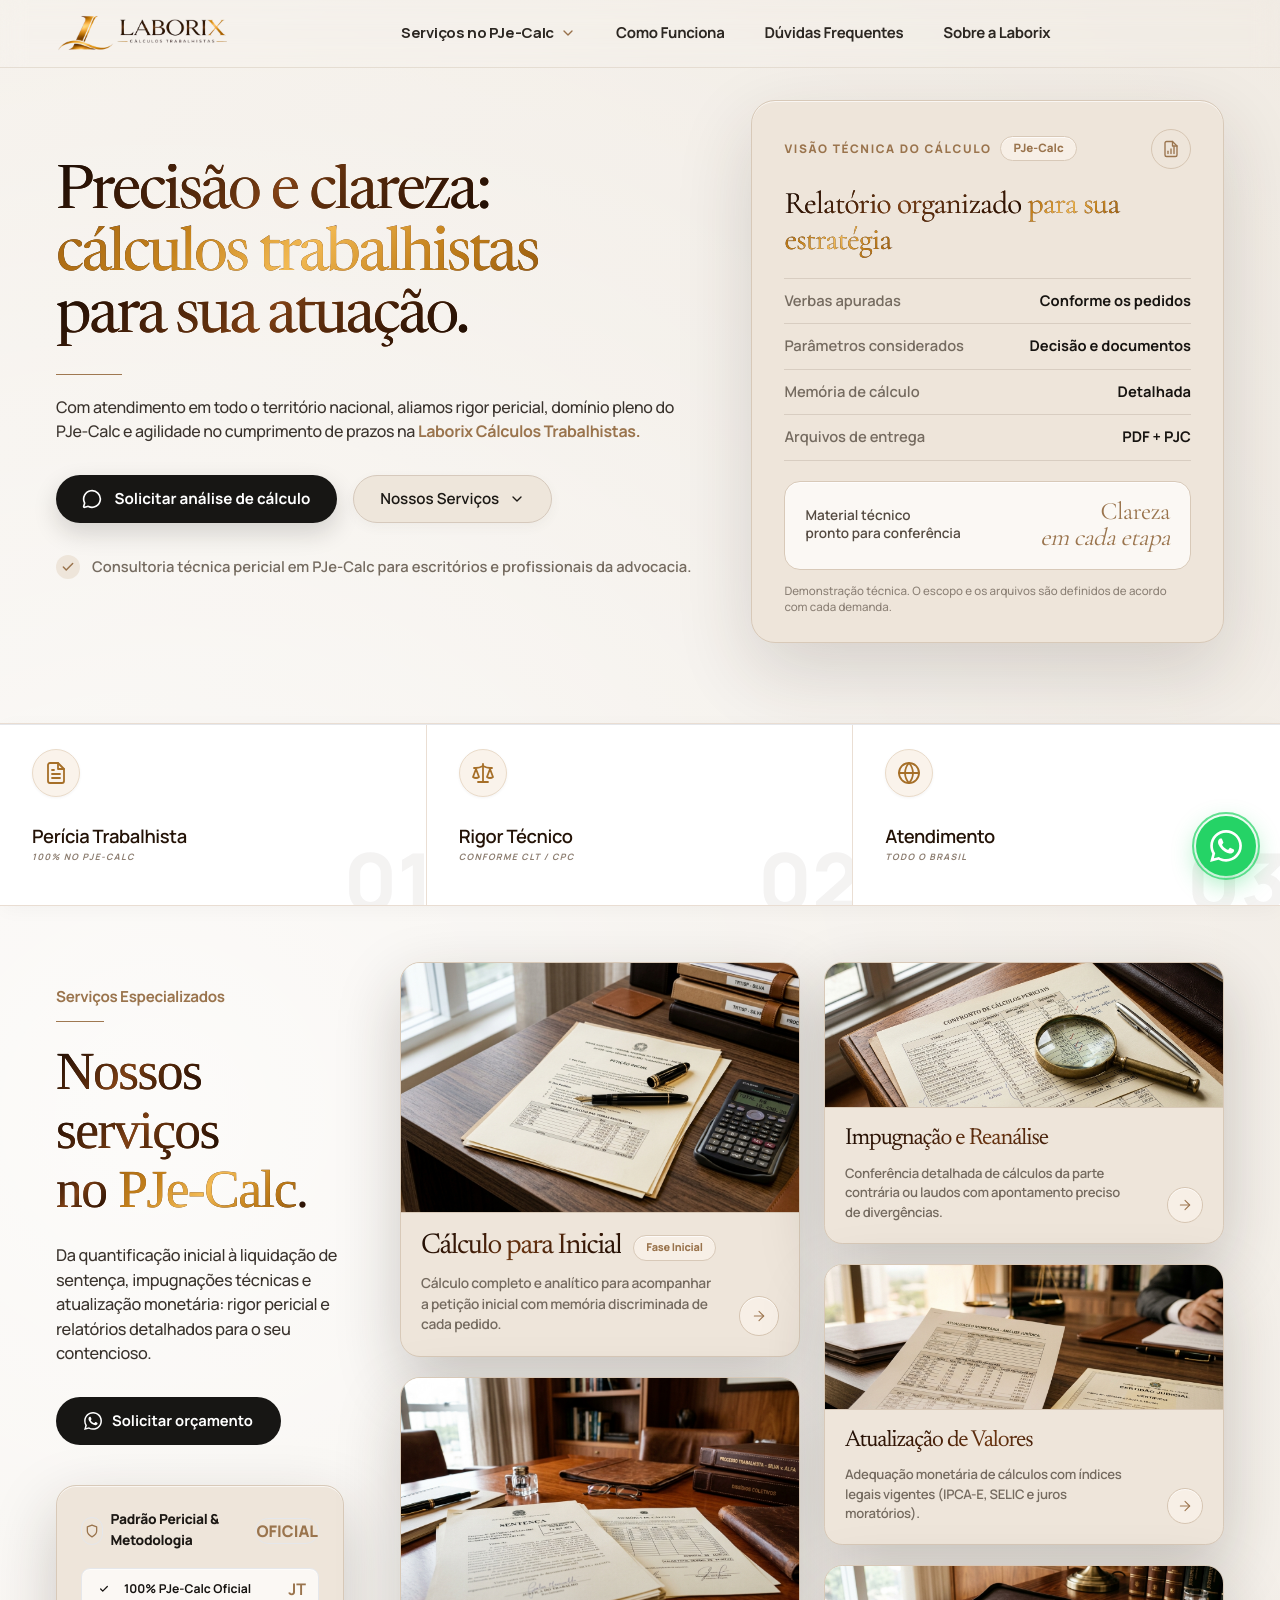
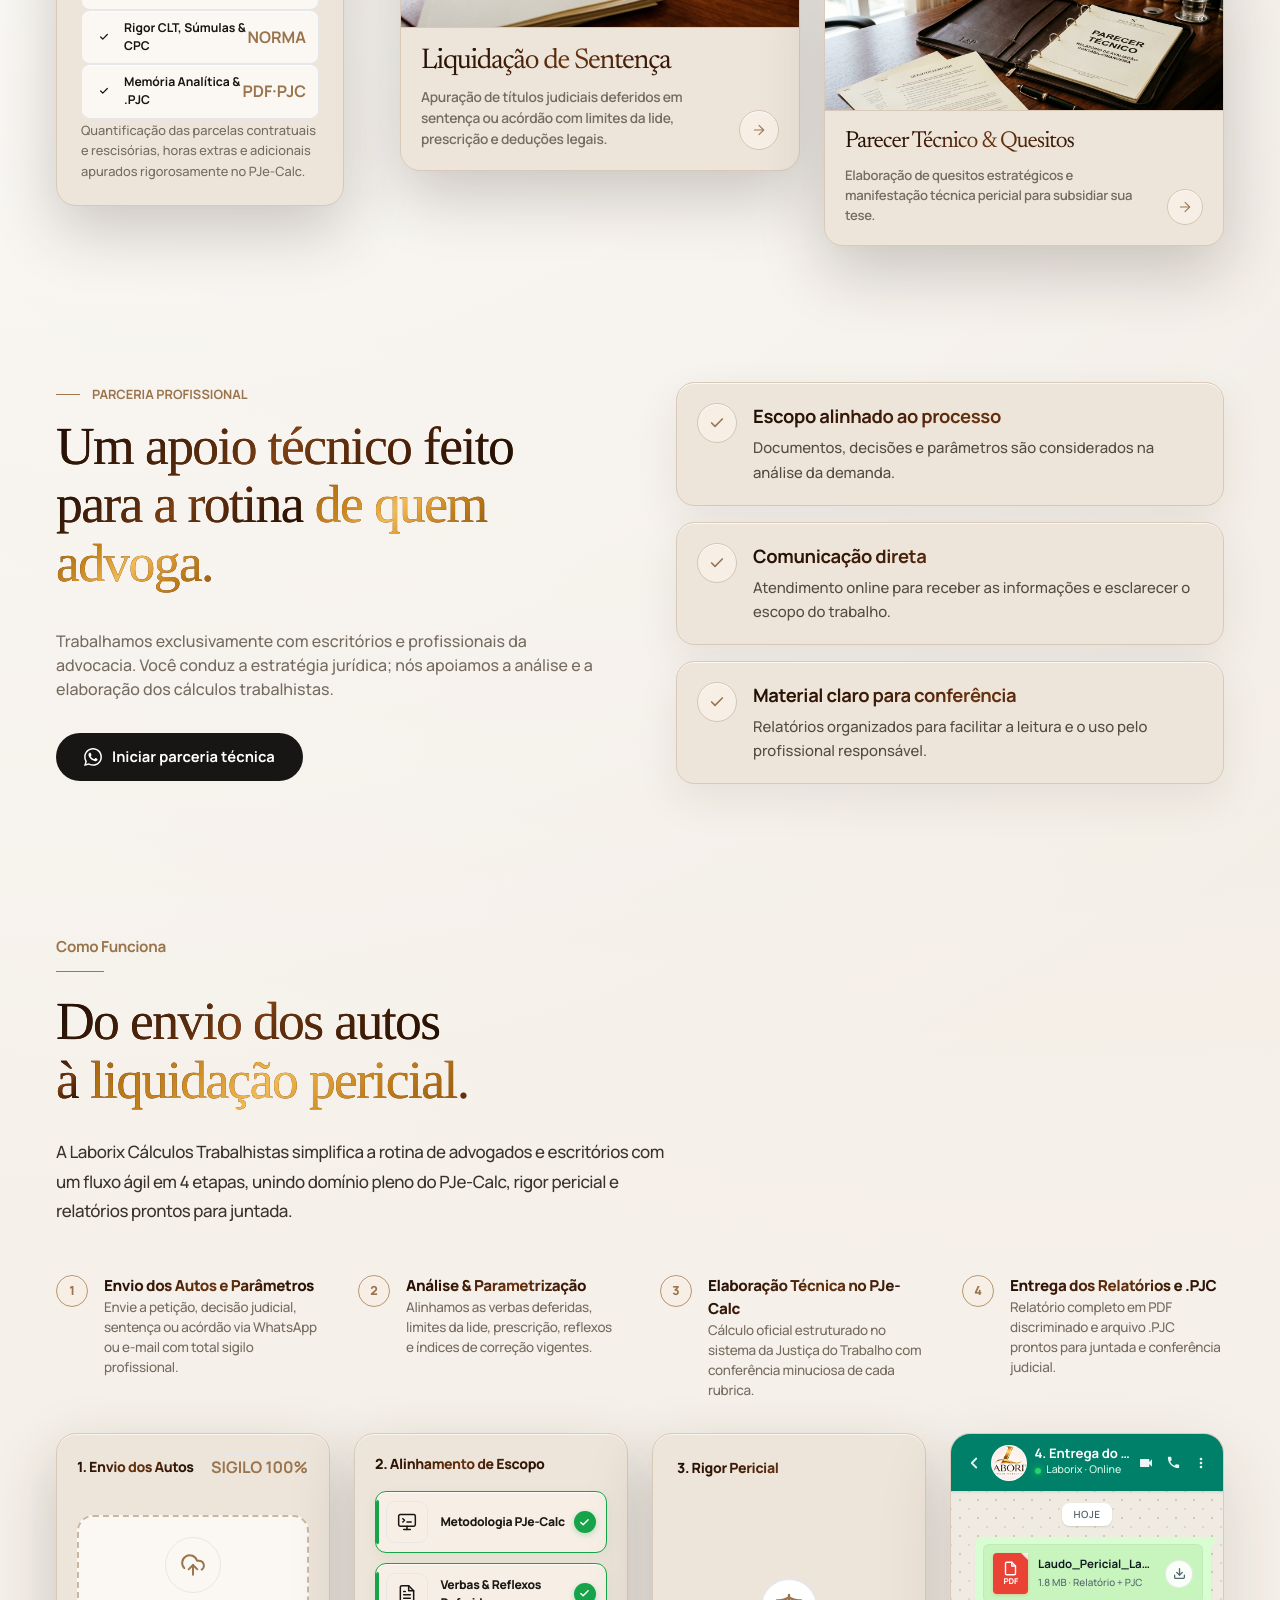
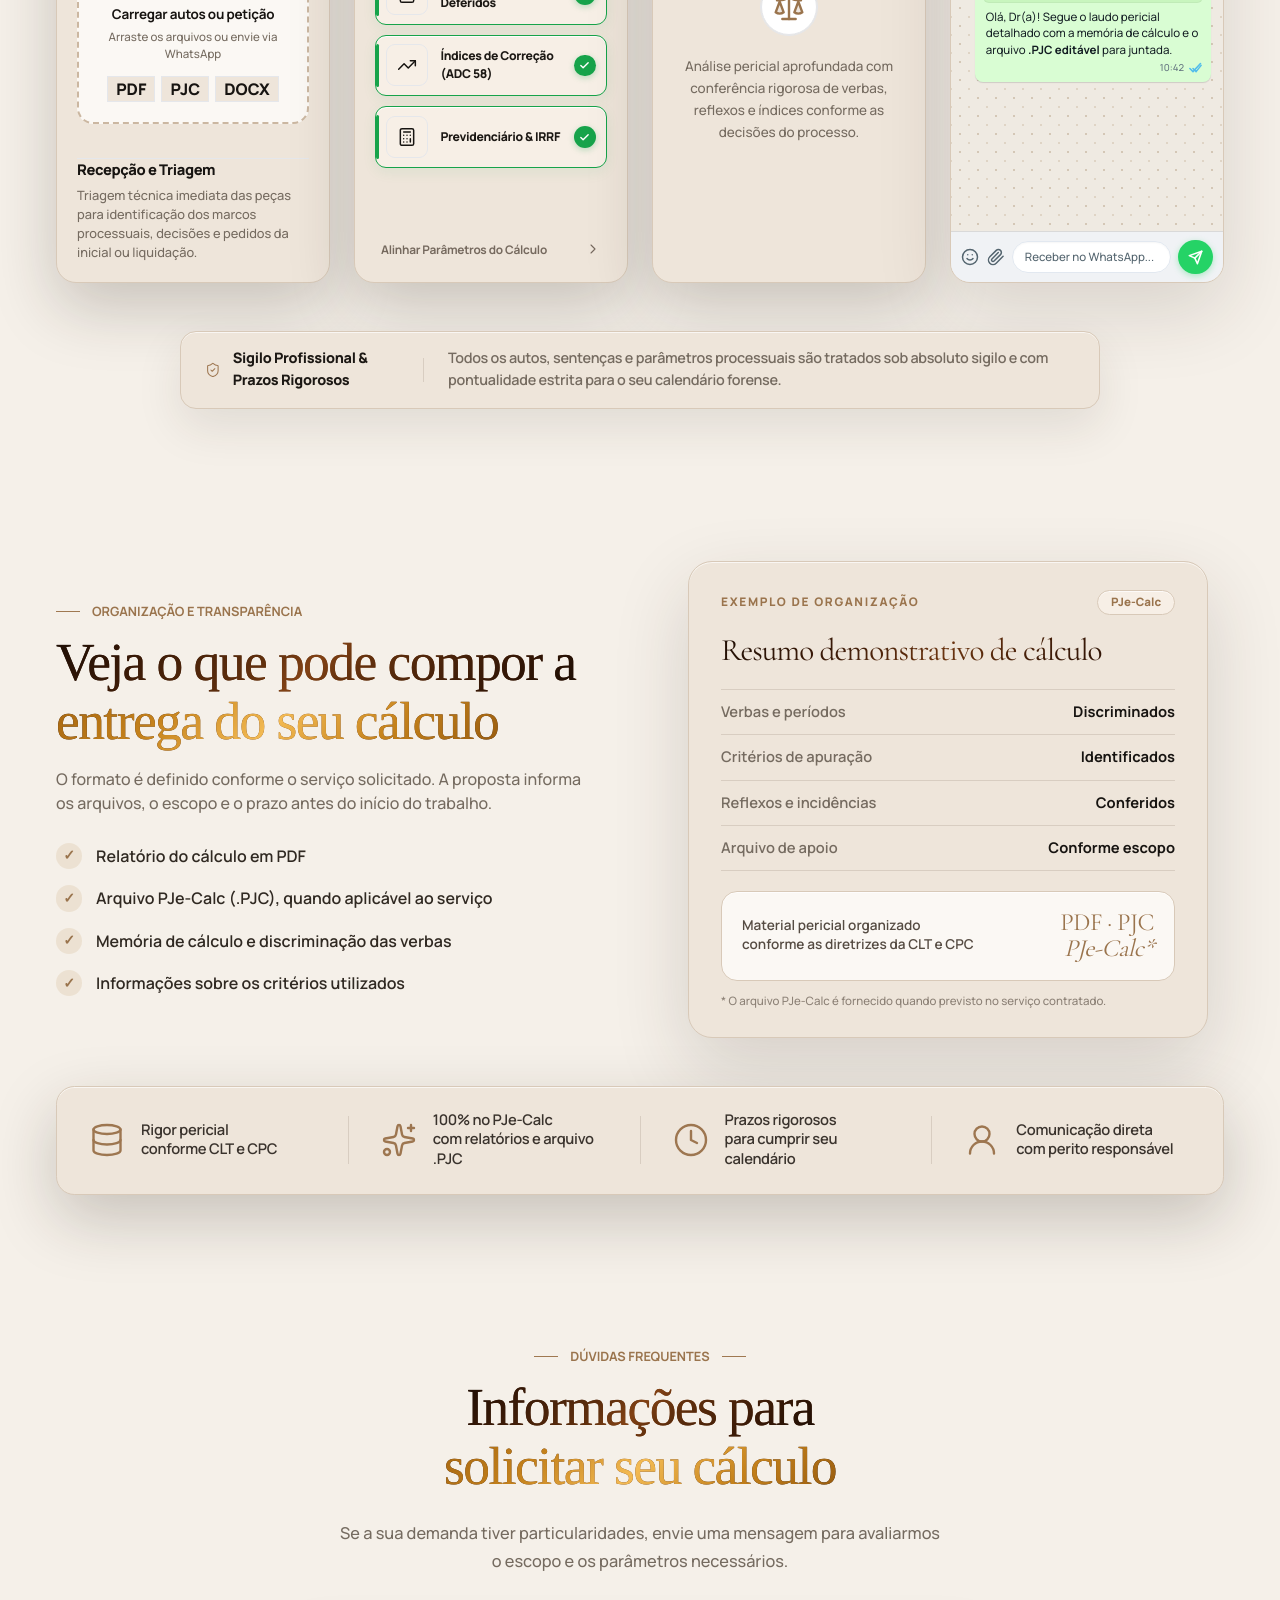
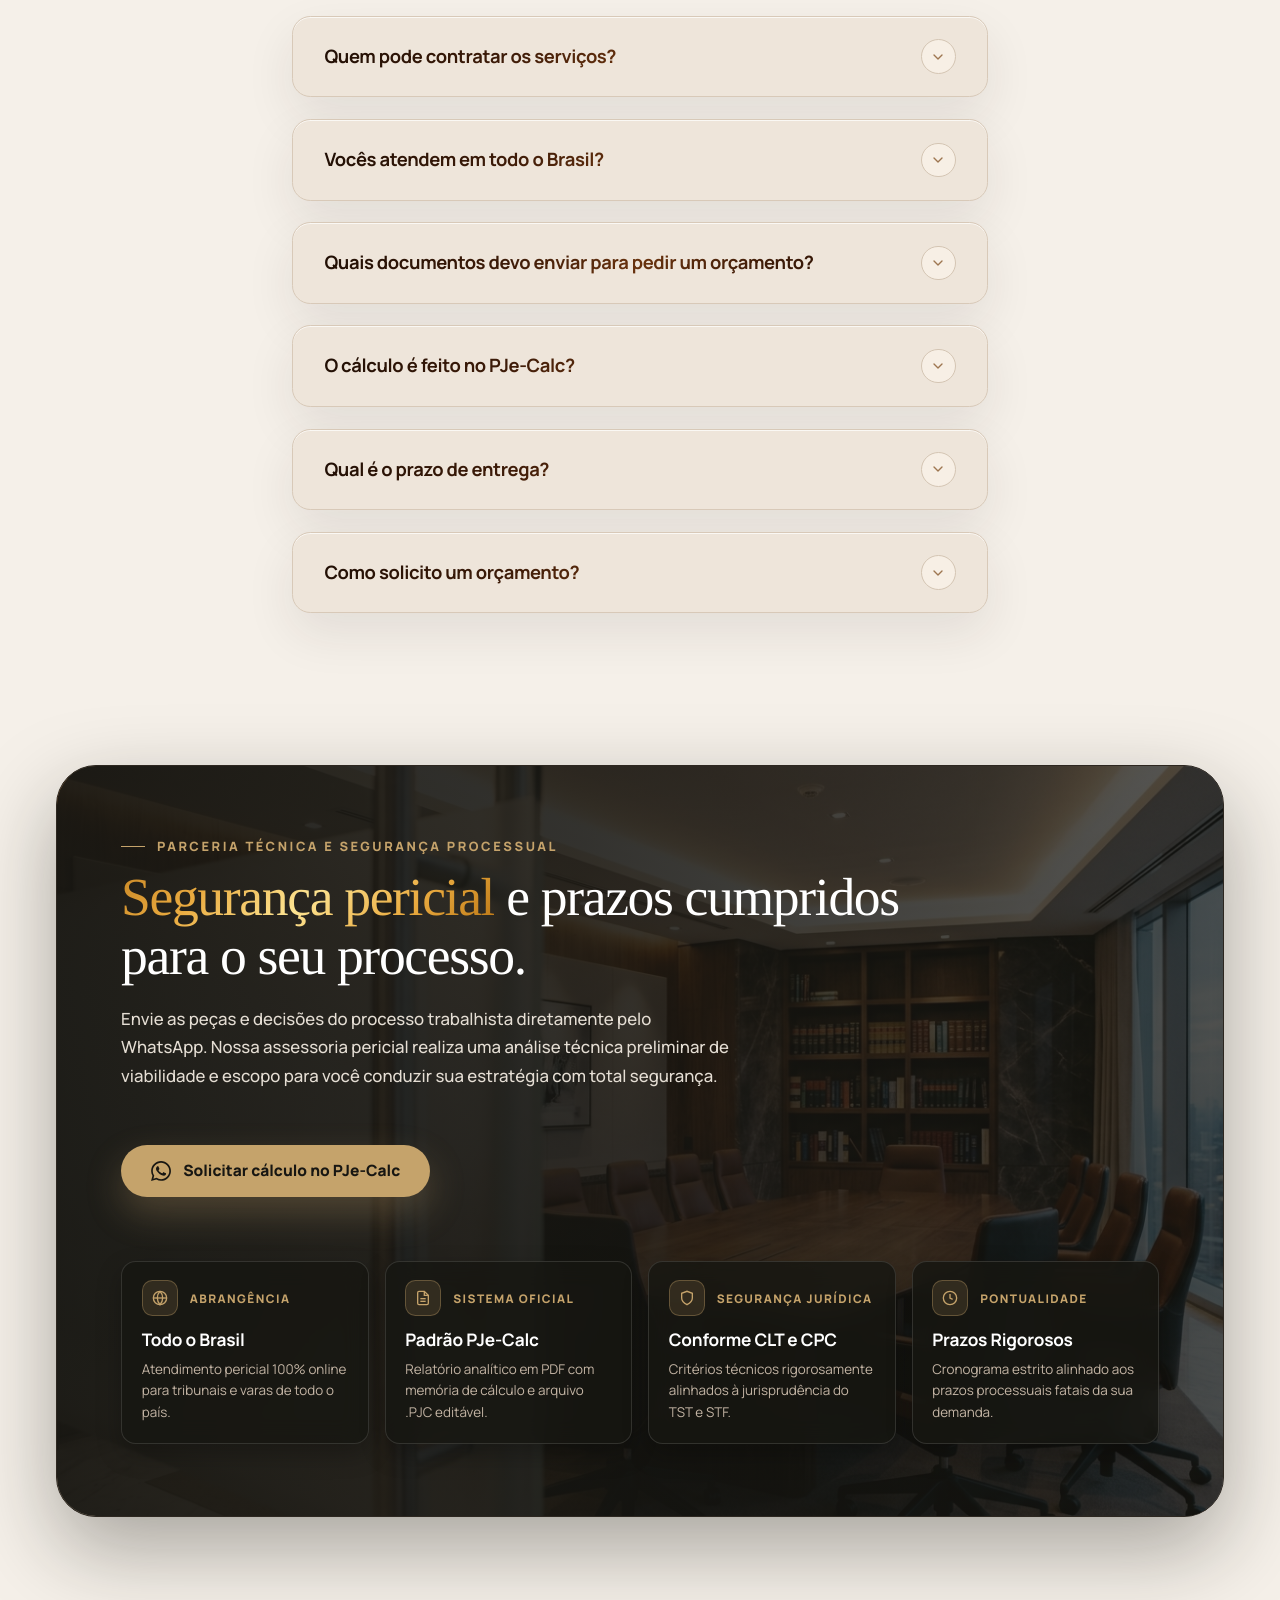
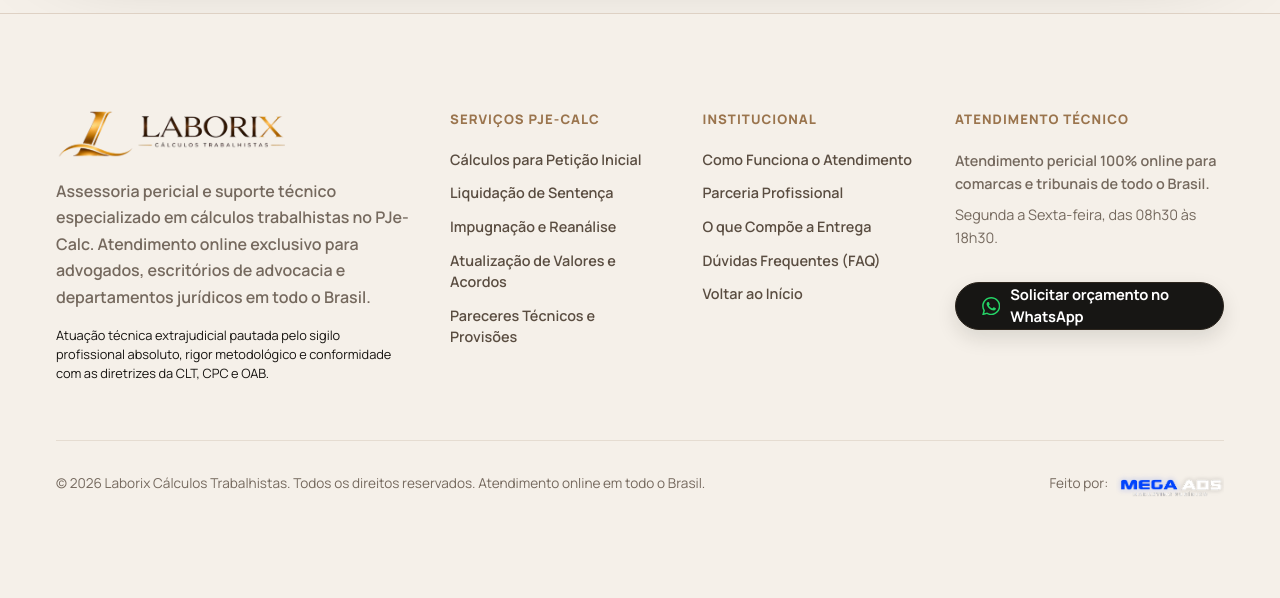
==== public_html/index.html @ f1755c23 "feat: landing page Laborix Calculos Trabalhistas - PJe-Calc" ====
<html lang="pt-BR">

<head><!-- =========================================================
Configuração do Documento & Metadados SEO
========================================================== -->
  <meta charset="UTF-8">
  <meta name="viewport" content="width=device-width, initial-scale=1.0">
  <title>Laborix Cálculos Trabalhistas | Apoio Especializado no PJe-Calc para Advogados</title>
  <meta name="description"
    content="Cálculos trabalhistas no PJe-Calc para advogados: cálculo para petição inicial, liquidação de sentença, impugnação e atualização de valores. Atendimento online em todo o Brasil.">
  <meta name="keywords"
    content="Cálculos Trabalhistas, PJe-Calc, Liquidação de Sentença, Impugnação de Cálculos, Cálculo Inicial Trabalhista, Atualização de Valores, Perícia Trabalhista, Consultoria para Advogados">
  <meta property="og:title" content="Laborix Cálculos Trabalhistas | Precisão e Rigor Técnico no PJe-Calc">
  <meta property="og:description"
    content="Apoio técnico e pericial em cálculos trabalhistas para advogados e escritórios em todo o Brasil. Relatórios analíticos e arquivo .pjc com máxima agilidade.">
  <meta property="og:locale" content="pt_BR">
  <!-- =========================================================
Tipografia & Fontes Locais
========================================================== -->
  <!-- =========================================================
Bibliotecas & Dependências
========================================================== -->
  <!-- =========================================================
Estilos Globais / Tokens de Design Laborix
========================================================== -->
  <!-- Favicon -->
  <link rel="icon" type="image/png" href="assets/img/favicon.png">

  <!-- Estilos e Design System Otimizados (100% Offline e Sem Dependências Externas) -->
  <link rel="stylesheet" href="assets/css/style.css">
</head>

<body class="min-h-screen overflow-x-hidden">
  <!-- =========================================================
  Navegação Principal & Cabeçalho
  ========================================================== -->
  <!-- =========================================================
  Navegação Principal & Cabeçalho
  ========================================================== -->
  <header
    class="sticky top-0 z-50 w-full border-b border-[#dfd4c8]/70 bg-[#f5f0e9]/92 backdrop-blur-md transition-all duration-300">
    <nav class="mx-auto flex max-w-[1510px] items-center justify-between gap-6 px-6 py-3.5 sm:px-8 lg:px-12 xl:px-14">
      <!-- Logo Oficial Laborix -->
      <a href="#" class="shrink-0 flex items-center transition duration-200 hover:opacity-90">
        <img src="assets/img/logo-laborix.webp" alt="Laborix Cálculos Trabalhistas"
          class="h-9 sm:h-11 w-auto object-contain" width="210" height="44">
      </a>

      <!-- Links de Navegação do Menu Principal (Apenas Opções Necessárias) -->
      <div class="hidden items-center gap-7 text-[15px] font-bold tracking-[-0.02em] text-[#2c2722] lg:flex xl:gap-10">
        <!-- Dropdown de Catálogos -->
        <div class="relative group">
          <button type="button" id="catalogo-dropdown-btn" aria-expanded="false"
            class="flex items-center gap-1.5 py-2 text-[#2c2722] transition hover:text-[#98704a] focus:outline-none">
            <span>Serviços no PJe-Calc</span>
            <svg xmlns="http://www.w3.org/2000/svg" width="16" height="16" viewBox="0 0 24 24" fill="none"
              stroke="currentColor" stroke-width="2" stroke-linecap="round" stroke-linejoin="round"
              class="h-4 w-4 text-[#98704a] transition-transform duration-200 group-hover:rotate-180">
              <path d="m6 9 6 6 6-6"></path>
            </svg>
          </button>

          <!-- Menu Dropdown de Catálogos -->
          <div
            class="invisible absolute left-0 top-full mt-2 w-72 origin-top-left rounded-[1.25rem] border border-[#d8c9b8] bg-[#f7f1e9] p-2.5 opacity-0 shadow-[0_24px_54px_rgba(42,31,22,0.18)] transition-all duration-200 group-hover:visible group-hover:opacity-100 group-focus-within:visible group-focus-within:opacity-100 group-hover:translate-y-0 translate-y-2 z-50">
            <a href="#servicos"
              class="group/item flex items-center gap-3.5 rounded-xl p-2.5 transition duration-150 hover:bg-[#eee5da]">
              <div
                class="flex h-10 w-10 shrink-0 items-center justify-center rounded-lg border border-[#d6c5b2] bg-[#fbf8f4] text-[#9d7650] shadow-[inset_0_1px_0_rgba(255,255,255,0.7)]">
                <svg xmlns="http://www.w3.org/2000/svg" width="20" height="20" viewBox="0 0 24 24" fill="none"
                  stroke="currentColor" stroke-width="1.8" stroke-linecap="round" stroke-linejoin="round">
                  <path d="M14 2H6a2 2 0 0 0-2 2v16a2 2 0 0 0 2 2h12a2 2 0 0 0 2-2V8z"></path>
                  <polyline points="14 2 14 8 20 8"></polyline>
                  <line x1="16" y1="13" x2="8" y2="13"></line>
                  <line x1="16" y1="17" x2="8" y2="17"></line>
                </svg>
              </div>
              <div>
                <p class="text-[0.88rem] font-bold text-[#1c1814] transition group-hover/item:text-[#9a744d]">
                  Cálculo para Petição Inicial
                </p>
                <p class="text-[0.74rem] font-medium text-[#75695e]">
                  Quantificação de verbas e reflexos
                </p>
              </div>
            </a>

            <a href="#servicos"
              class="group/item flex items-center gap-3.5 rounded-xl p-2.5 transition duration-150 hover:bg-[#eee5da]">
              <div
                class="flex h-10 w-10 shrink-0 items-center justify-center rounded-lg border border-[#d6c5b2] bg-[#fbf8f4] text-[#9d7650] shadow-[inset_0_1px_0_rgba(255,255,255,0.7)]">
                <svg xmlns="http://www.w3.org/2000/svg" width="20" height="20" viewBox="0 0 24 24" fill="none"
                  stroke="currentColor" stroke-width="1.8" stroke-linecap="round" stroke-linejoin="round">
                  <path d="M12 2v20"></path>
                  <path d="M17 5H9.5a3.5 3.5 0 0 0 0 7h5a3.5 3.5 0 0 1 0 7H6"></path>
                </svg>
              </div>
              <div>
                <p class="text-[0.88rem] font-bold text-[#1c1814] transition group-hover/item:text-[#9a744d]">
                  Liquidação de Sentença
                </p>
                <p class="text-[0.74rem] font-medium text-[#75695e]">
                  Apuração fiel às verbas deferidas
                </p>
              </div>
            </a>

            <a href="#servicos"
              class="group/item flex items-center gap-3.5 rounded-xl p-2.5 transition duration-150 hover:bg-[#eee5da]">
              <div
                class="flex h-10 w-10 shrink-0 items-center justify-center rounded-lg border border-[#d6c5b2] bg-[#fbf8f4] text-[#9d7650] shadow-[inset_0_1px_0_rgba(255,255,255,0.7)]">
                <svg xmlns="http://www.w3.org/2000/svg" width="20" height="20" viewBox="0 0 24 24" fill="none"
                  stroke="currentColor" stroke-width="1.8" stroke-linecap="round" stroke-linejoin="round">
                  <path d="M10.29 3.86L1.82 18a2 2 0 0 0 1.71 3h16.94a2 2 0 0 0 1.71-3L13.71 3.86a2 2 0 0 0-3.42 0z">
                  </path>
                  <line x1="12" y1="9" x2="12" y2="13"></line>
                  <line x1="12" y1="17" x2="12.01" y2="17"></line>
                </svg>
              </div>
              <div>
                <p class="text-[0.88rem] font-bold text-[#1c1814] transition group-hover/item:text-[#9a744d]">
                  Impugnação & Reanálise
                </p>
                <p class="text-[0.74rem] font-medium text-[#75695e]">
                  Conferência técnica de divergências
                </p>
              </div>
            </a>

            <a href="#servicos"
              class="group/item flex items-center gap-3.5 rounded-xl p-2.5 transition duration-150 hover:bg-[#eee5da]">
              <div
                class="flex h-10 w-10 shrink-0 items-center justify-center rounded-lg border border-[#d6c5b2] bg-[#fbf8f4] text-[#9d7650] shadow-[inset_0_1px_0_rgba(255,255,255,0.7)]">
                <svg xmlns="http://www.w3.org/2000/svg" width="20" height="20" viewBox="0 0 24 24" fill="none"
                  stroke="currentColor" stroke-width="1.8" stroke-linecap="round" stroke-linejoin="round">
                  <path d="M21.5 2v6h-6"></path>
                  <path d="M21.34 15.57a10 10 0 1 1-.57-8.38l5.67-5.67"></path>
                </svg>
              </div>
              <div>
                <p class="text-[0.88rem] font-bold text-[#1c1814] transition group-hover/item:text-[#9a744d]">
                  Atualização de Valores
                </p>
                <p class="text-[0.74rem] font-medium text-[#75695e]">
                  Índices IPCA-E, Selic e juros vigentes
                </p>
              </div>
            </a>
          </div>
        </div>

        <a href="#como-funciona" class="transition hover:text-[#98704a]">Como Funciona</a>
        <a href="#investimento" class="transition hover:text-[#98704a]">Dúvidas Frequentes</a>
        <a href="#sobre" class="transition hover:text-[#98704a]">Sobre a Laborix</a>
      </div>

      <!-- Ações de Navegação (Contato & Menu Mobile) -->
      <div class="flex items-center gap-4 sm:gap-6">
        <a href="https://wa.me/5500000000000?text=Ol%C3%A1!%20Gostaria%20de%20consultar%20um%20c%C3%A1lculo%20trabalhista."
          target="_blank" rel="noopener"
          class="hidden items-center gap-2 text-[14px] font-bold text-[#2c2722] transition hover:text-[#98704a] lg:inline-flex">
          <svg xmlns="http://www.w3.org/2000/svg" width="16" height="16" viewBox="0 0 24 24" fill="none"
            stroke="currentColor" stroke-width="2" stroke-linecap="round" stroke-linejoin="round">
            <circle cx="12" cy="12" r="10"></circle>
            <line x1="2" y1="12" x2="22" y2="12"></line>
            <path d="M12 2a15.3 15.3 0 0 1 4 10 15.3 15.3 0 0 1-4 10 15.3 15.3 0 0 1-4-10 15.3 15.3 0 0 1 4-10z"></path>
          </svg>
          Atendimento em Todo o Brasil
        </a>

        <!-- Botão Menu Mobile -->
        <button type="button" id="mobile-menu-toggle" aria-label="Menu principal"
          class="inline-flex h-11 w-11 items-center justify-center rounded-xl border border-[#d8c9b8] bg-[#f7f1e9] text-[#1c1814] transition hover:bg-[#eee5da] lg:hidden">
          <svg id="mobile-hamburger-icon" xmlns="http://www.w3.org/2000/svg" width="22" height="22" viewBox="0 0 24 24"
            fill="none" stroke="currentColor" stroke-width="2" stroke-linecap="round" stroke-linejoin="round">
            <line x1="4" x2="20" y1="12" y2="12"></line>
            <line x1="4" x2="20" y1="6" y2="6"></line>
            <line x1="4" x2="20" y1="18" y2="18"></line>
          </svg>
          <svg id="mobile-close-icon" class="hidden" xmlns="http://www.w3.org/2000/svg" width="22" height="22"
            viewBox="0 0 24 24" fill="none" stroke="currentColor" stroke-width="2" stroke-linecap="round"
            stroke-linejoin="round">
            <path d="M18 6 6 18"></path>
            <path d="m6 6 12 12"></path>
          </svg>
        </button>
      </div>
    </nav>

    <!-- Mobile Drawer Menu -->
    <div id="mobile-menu" class="hidden border-t border-[#dfd4c8] bg-[#f7f1e9] px-6 py-5 shadow-2xl lg:hidden">
      <div class="flex flex-col gap-3">
        <p class="text-[0.72rem] font-extrabold uppercase tracking-widest text-[#9a744d]">
          Nossos Serviços
        </p>
        <div class="space-y-1.5 pl-2">
          <a href="#servicos"
            class="group/item flex items-center gap-3.5 rounded-xl p-2.5 transition duration-150 hover:bg-[#eee5da]">
            <div
              class="flex h-10 w-10 shrink-0 items-center justify-center rounded-lg border border-[#d6c5b2] bg-[#fbf8f4] text-[#9d7650] shadow-[inset_0_1px_0_rgba(255,255,255,0.7)]">
              <svg xmlns="http://www.w3.org/2000/svg" width="20" height="20" viewBox="0 0 24 24" fill="none"
                stroke="currentColor" stroke-width="1.8" stroke-linecap="round" stroke-linejoin="round">
                <path d="M14 2H6a2 2 0 0 0-2 2v16a2 2 0 0 0 2 2h12a2 2 0 0 0 2-2V8z"></path>
                <polyline points="14 2 14 8 20 8"></polyline>
                <line x1="16" y1="13" x2="8" y2="13"></line>
                <line x1="16" y1="17" x2="8" y2="17"></line>
              </svg>
            </div>
            <div>
              <p class="text-[0.88rem] font-bold text-[#1c1814] transition group-hover/item:text-[#9a744d]">
                Cálculo para Petição Inicial
              </p>
              <p class="text-[0.74rem] font-medium text-[#75695e]">
                Quantificação de verbas e reflexos
              </p>
            </div>
          </a>

          <a href="#servicos"
            class="group/item flex items-center gap-3.5 rounded-xl p-2.5 transition duration-150 hover:bg-[#eee5da]">
            <div
              class="flex h-10 w-10 shrink-0 items-center justify-center rounded-lg border border-[#d6c5b2] bg-[#fbf8f4] text-[#9d7650] shadow-[inset_0_1px_0_rgba(255,255,255,0.7)]">
              <svg xmlns="http://www.w3.org/2000/svg" width="20" height="20" viewBox="0 0 24 24" fill="none"
                stroke="currentColor" stroke-width="1.8" stroke-linecap="round" stroke-linejoin="round">
                <path d="M12 2v20"></path>
                <path d="M17 5H9.5a3.5 3.5 0 0 0 0 7h5a3.5 3.5 0 0 1 0 7H6"></path>
              </svg>
            </div>
            <div>
              <p class="text-[0.88rem] font-bold text-[#1c1814] transition group-hover/item:text-[#9a744d]">
                Liquidação de Sentença
              </p>
              <p class="text-[0.74rem] font-medium text-[#75695e]">
                Apuração fiel às verbas deferidas
              </p>
            </div>
          </a>

          <a href="#servicos"
            class="group/item flex items-center gap-3.5 rounded-xl p-2.5 transition duration-150 hover:bg-[#eee5da]">
            <div
              class="flex h-10 w-10 shrink-0 items-center justify-center rounded-lg border border-[#d6c5b2] bg-[#fbf8f4] text-[#9d7650] shadow-[inset_0_1px_0_rgba(255,255,255,0.7)]">
              <svg xmlns="http://www.w3.org/2000/svg" width="20" height="20" viewBox="0 0 24 24" fill="none"
                stroke="currentColor" stroke-width="1.8" stroke-linecap="round" stroke-linejoin="round">
                <path d="M10.29 3.86L1.82 18a2 2 0 0 0 1.71 3h16.94a2 2 0 0 0 1.71-3L13.71 3.86a2 2 0 0 0-3.42 0z">
                </path>
                <line x1="12" y1="9" x2="12" y2="13"></line>
                <line x1="12" y1="17" x2="12.01" y2="17"></line>
              </svg>
            </div>
            <div>
              <p class="text-[0.88rem] font-bold text-[#1c1814] transition group-hover/item:text-[#9a744d]">
                Impugnação & Reanálise
              </p>
              <p class="text-[0.74rem] font-medium text-[#75695e]">
                Conferência técnica de divergências
              </p>
            </div>
          </a>

          <a href="#servicos"
            class="group/item flex items-center gap-3.5 rounded-xl p-2.5 transition duration-150 hover:bg-[#eee5da]">
            <div
              class="flex h-10 w-10 shrink-0 items-center justify-center rounded-lg border border-[#d6c5b2] bg-[#fbf8f4] text-[#9d7650] shadow-[inset_0_1px_0_rgba(255,255,255,0.7)]">
              <svg xmlns="http://www.w3.org/2000/svg" width="20" height="20" viewBox="0 0 24 24" fill="none"
                stroke="currentColor" stroke-width="1.8" stroke-linecap="round" stroke-linejoin="round">
                <path d="M21.5 2v6h-6"></path>
                <path d="M21.34 15.57a10 10 0 1 1-.57-8.38l5.67-5.67"></path>
              </svg>
            </div>
            <div>
              <p class="text-[0.88rem] font-bold text-[#1c1814] transition group-hover/item:text-[#9a744d]">
                Atualização de Valores
              </p>
              <p class="text-[0.74rem] font-medium text-[#75695e]">
                Índices IPCA-E, Selic e juros vigentes
              </p>
            </div>
          </a>
        </div>

        <div class="my-2 h-px w-full bg-[#dfd4c8]"></div>

        <a href="#como-funciona"
          class="mobile-nav-link py-2 text-[0.95rem] font-bold text-[#1c1814] hover:text-[#9a744d]">
          Como Funciona
        </a>
        <a href="#investimento"
          class="mobile-nav-link py-2 text-[0.95rem] font-bold text-[#1c1814] hover:text-[#9a744d]">Dúvidas
          Frequentes</a>
        <a href="#sobre" class="mobile-nav-link py-2 text-[0.95rem] font-bold text-[#1c1814] hover:text-[#9a744d]">
          Sobre a Laborix
        </a>
        <a href="https://wa.me/5500000000000?text=Ol%C3%A1!%20Gostaria%20de%20consultar%20um%20c%C3%A1lculo%20trabalhista."
          target="_blank" rel="noopener"
          class="hidden items-center gap-2 text-[14px] font-bold text-[#2c2722] transition hover:text-[#98704a] xl:inline-flex">
          <svg xmlns="http://www.w3.org/2000/svg" width="16" height="16" viewBox="0 0 24 24" fill="none"
            stroke="currentColor" stroke-width="2" stroke-linecap="round" stroke-linejoin="round">
            <circle cx="12" cy="12" r="10"></circle>
            <line x1="2" y1="12" x2="22" y2="12"></line>
            <path d="M12 2a15.3 15.3 0 0 1 4 10 15.3 15.3 0 0 1-4 10 15.3 15.3 0 0 1-4-10 15.3 15.3 0 0 1 4-10z"></path>
          </svg>
          Atendimento em Todo o Brasil
        </a>
      </div>
    </div>
  </header>

  <main>
    <!-- =========================================================
    Seção 01 / Hero & Apresentação Principal
    ========================================================== -->
    <section class="pb-16 pt-8 lg:pb-20">
      <div class="mx-auto max-w-[1510px] px-6 sm:px-8 lg:px-12 xl:px-14">
        <div class="hero-layout-grid w-full">
          <!-- =====================================================
          Hero / Lado Esquerdo: Conteúdo Principal (Texto, CTAs & Métricas)
          ====================================================== -->
          <div class="hero-side flex flex-col justify-center">
            <div class="max-w-[720px] reveal-on-scroll delay-300">
              <!-- Título Principal da Hero -->
              <h1 class="font-display hero-title-refined font-normal reveal-on-scroll">
                <span class="brown-gradient-text">Precisão e clareza:</span><br class="hidden sm:inline"> <span
                  class="gold-gradient-text"><br>cálculos trabalhistas</span> <br><span class="brown-gradient-text">para
                  sua atuação.</span>
              </h1>

              <!-- Decorative Rule -->
              <div class="mt-6 h-px w-[4.1rem] bg-[#9f7851] reveal-on-scroll delay-150"></div>

              <!-- Texto de Apresentação da Hero -->
              <p
                class="mt-5 max-w-[38rem] text-[1.05rem] font-medium leading-[1.68] tracking-[-0.02em] text-[#3a332d] sm:text-[1.12rem]">
                Com atendimento em todo o território nacional, aliamos rigor pericial, domínio pleno do PJe-Calc e
                agilidade no cumprimento de prazos na
                <span class="font-bold text-[#9a744d]">Laborix Cálculos Trabalhistas.</span>
              </p>

              <!-- Grupo de Botões de Ação (CTAs) -->
              <div class="mt-8 flex flex-wrap items-center gap-4 reveal-on-scroll delay-500">
                <a href="https://wa.me/5500000000000?text=Ol%C3%A1!%20Gostaria%20de%20solicitar%20uma%20an%C3%A1lise%20de%20c%C3%A1lculo%20trabalhista%20com%20a%20Laborix."
                  target="_blank" rel="noopener"
                  class="hero-btn-primary inline-flex h-[48px] items-center justify-center gap-3 rounded-full bg-[#171614] px-6 text-[0.94rem] font-bold text-white shadow-[0_10px_24px_rgba(23,22,20,0.18)] transition hover:-translate-y-0.5 hover:bg-[#2a2420]">
                  <svg xmlns="http://www.w3.org/2000/svg" width="20" height="20" viewBox="0 0 24 24" fill="none"
                    stroke="currentColor" stroke-width="2" stroke-linecap="round" stroke-linejoin="round"
                    class="h-5 w-5 shrink-0">
                    <path
                      d="M2.992 16.342a2 2 0 0 1 .094 1.167l-1.065 3.29a1 1 0 0 0 1.236 1.168l3.413-.998a2 2 0 0 1 1.099.092 10 10 0 1 0-4.777-4.719">
                    </path>
                  </svg>
                  <span>Solicitar análise de cálculo</span>
                </a>

                <a href="#servicos"
                  class="hero-btn-secondary inline-flex h-[48px] items-center justify-center gap-2.5 rounded-full border border-[#d6c9bc] bg-[#eee6db] px-6 text-[0.94rem] font-semibold text-[#1c1915] shadow-[0_4px_12px_rgba(88,72,58,0.06)] transition hover:-translate-y-0.5 hover:border-[#c6b49f] hover:bg-[#f6efe6]">
                  <span>Nossos Serviços</span>
                  <svg xmlns="http://www.w3.org/2000/svg" width="16" height="16" viewBox="0 0 24 24" fill="none"
                    stroke="currentColor" stroke-width="2" stroke-linecap="round" stroke-linejoin="round"
                    class="h-4 w-4 shrink-0 transition-transform duration-200">
                    <path d="m6 9 6 6 6-6"></path>
                  </svg>
                </a>
              </div>

              <!-- Selo de Rigor Pericial & Confiança Estratégica -->
              <div class="mt-8 flex items-center gap-3 text-[#756b60] reveal-on-scroll delay-700">
                <div class="flex h-6 w-6 shrink-0 items-center justify-center rounded-full bg-[#eee5da] text-[#9a744d]">
                  <svg xmlns="http://www.w3.org/2000/svg" width="14" height="14" viewBox="0 0 24 24" fill="none"
                    stroke="currentColor" stroke-width="2.5" stroke-linecap="round" stroke-linejoin="round">
                    <polyline points="20 6 9 17 4 12"></polyline>
                  </svg>
                </div>
                <p class="text-[0.92rem] font-semibold tracking-[-0.015em] text-[#554b42]">
                  Consultoria técnica pericial em PJe-Calc para escritórios e profissionais da advocacia.
                </p>
              </div>
            </div>
          </div>

          <!-- =====================================================
          Hero / Lado Direito: Card Técnico Demonstrativo (Bege com Ícone Circular Pericial)
          ====================================================== -->
          <div class="hero-side flex items-center justify-center lg:justify-end">
            <div class="hero-card-beige reveal-on-scroll delay-200">
              <!-- Corpo do Card Técnico (Sem imagem, com Badge Circular no Topo) -->
              <div class="card-body pt-6 sm:pt-7">
                <!-- Topo do Card com Badge Circular Pericial -->
                <div class="card-header items-center">
                  <div class="flex items-center gap-2 sm:gap-2.5">
                    <span class="card-badge-tag">
                      VISÃO TÉCNICA DO CÁLCULO
                    </span>
                    <span class="card-pill">
                      PJe-Calc
                    </span>
                  </div>

                  <!-- Ícone Circular Estilo Badge Nobre (Relatório Analítico de Cálculo & PJe-Calc) -->
                  <div
                    class="inline-flex h-10 w-10 shrink-0 items-center justify-center rounded-full border border-[#d6c5b2] bg-[#fbf9f6] text-[#9a744d] shadow-[0_2px_8px_rgba(49,37,28,0.06),inset_0_1px_0_rgba(255,255,255,0.85)] transition duration-200 hover:scale-105"
                    title="Relatório Técnico & Memória de Cálculo PJe-Calc">
                    <svg xmlns="http://www.w3.org/2000/svg" width="18" height="18" viewBox="0 0 24 24" fill="none"
                      stroke="currentColor" stroke-width="1.8" stroke-linecap="round" stroke-linejoin="round">
                      <path d="M14 2H6a2 2 0 0 0-2 2v16a2 2 0 0 0 2 2h12a2 2 0 0 0 2-2V8z"></path>
                      <polyline points="14 2 14 8 20 8"></polyline>
                      <path d="M8 18v-3"></path>
                      <path d="M12 18v-6"></path>
                      <path d="M16 18v-9"></path>
                    </svg>
                  </div>
                </div>

                <!-- Título do Card -->
                <h3 class="card-title">
                  <span class="brown-gradient-text">Relatório organizado</span> <span class="gold-gradient-text">para
                    sua estratégia</span>
                </h3>

                <!-- Linhas de Verbas e Critérios -->
                <div class="card-table">
                  <div class="card-row">
                    <span class="row-label">Verbas apuradas</span>
                    <span class="row-value">Conforme os pedidos</span>
                  </div>

                  <div class="card-row">
                    <span class="row-label">Parâmetros considerados</span>
                    <span class="row-value">Decisão e documentos</span>
                  </div>

                  <div class="card-row">
                    <span class="row-label">Memória de cálculo</span>
                    <span class="row-value">Detalhada</span>
                  </div>

                  <div class="card-row">
                    <span class="row-label">Arquivos de entrega</span>
                    <span class="row-value">PDF + PJC</span>
                  </div>
                </div>

                <!-- Bloco Inferior de Destaque -->
                <div class="card-highlight-box">
                  <p class="box-text">
                    Material técnico<br>pronto para conferência
                  </p>
                  <p class="box-stat">
                    Clareza<br><span>em cada etapa</span>
                  </p>
                </div>

                <!-- Legenda Informativa -->
                <p class="card-caption">
                  Demonstração técnica. O escopo e os arquivos são definidos de acordo com cada demanda.
                </p>
              </div>
            </div>
          </div>
        </div>
      </div>
    </section>

    <!-- =========================================================
    Seção Módulos / 3 Pilares Estratégicos Laborix
    (Perícia Trabalhista | Rigor Técnico | Atendimento Todo o Brasil)
    Estrutura & Estilo adaptados fielmente da referência Ishii Imobiliário
    ========================================================== -->
    <section class="laborix-modules-bar-section border-b border-[#ebd9c7]/80 bg-white relative z-10 w-full shadow-sm">
      <div
        class="laborix-modules-grid grid grid-cols-1 md:grid-cols-3 divide-y md:divide-y-0 md:divide-x divide-[#ebd9c7]/80 border-t border-[#ebd9c7]/80 max-w-[1510px] mx-auto">

        <!-- Módulo 01: Perícia Trabalhista -->
        <a href="#servicos" title="Perícia Trabalhista no PJe-Calc"
          class="laborix-module-item p-6 group relative overflow-hidden flex flex-col justify-start gap-4 min-h-[180px] hover:bg-[#faf7f2]/80 transition-colors duration-500 cursor-pointer block border-b md:border-b-0">
          <div
            class="module-item-watermark absolute -right-2 -bottom-4 text-[80px] font-bold text-[#241307]/[0.05] leading-none select-none group-hover:scale-110 transition-transform duration-700 pointer-events-none">
            01</div>
          <div class="flex justify-between items-start z-10 relative">
            <div
              class="module-badge-icon w-12 h-12 bg-[#faf3eb] text-[#a66f28] rounded-full flex items-center justify-center group-hover:bg-[#241307] group-hover:text-[#f3ba53] transition-all duration-500 ring-1 ring-[#eadbc9] shadow-sm">
              <svg xmlns="http://www.w3.org/2000/svg" width="24" height="24" viewBox="0 0 24 24" fill="none"
                stroke="currentColor" stroke-width="1.8" stroke-linecap="round" stroke-linejoin="round" class="w-6 h-6">
                <path d="M14 2H6a2 2 0 0 0-2 2v16a2 2 0 0 0 2 2h12a2 2 0 0 0 2-2V8z"></path>
                <polyline points="14 2 14 8 20 8"></polyline>
                <line x1="16" y1="13" x2="8" y2="13"></line>
                <line x1="16" y1="17" x2="8" y2="17"></line>
                <polyline points="10 9 9 9 8 9"></polyline>
              </svg>
            </div>
          </div>
          <div class="z-10 mt-2 relative">
            <h3
              class="module-item-title text-lg font-semibold text-[#241307] tracking-tight mb-1 group-hover:text-[#a66f28] transition-colors">
              Perícia Trabalhista</h3>
            <p class="module-item-subtitle text-[8.5px] uppercase tracking-widest text-[#8c7d70] font-bold italic">100%
              no PJe-Calc</p>
          </div>
          <div
            class="module-bottom-bar absolute bottom-0 left-0 w-full h-[3.5px] bg-gradient-to-r from-[#965a0e] via-[#f3ba53] to-[#c5821c] scale-x-0 group-hover:scale-x-100 transition-transform duration-500 origin-left">
          </div>
        </a>

        <!-- Módulo 02: Rigor Técnico -->
        <a href="#servicos" title="Rigor Técnico e Conformidade CLT / CPC"
          class="laborix-module-item p-6 group relative overflow-hidden flex flex-col justify-start gap-4 min-h-[180px] hover:bg-[#faf7f2]/80 transition-colors duration-500 cursor-pointer block border-b md:border-b-0">
          <div
            class="module-item-watermark absolute -right-2 -bottom-4 text-[80px] font-bold text-[#241307]/[0.05] leading-none select-none group-hover:scale-110 transition-transform duration-700 pointer-events-none">
            02</div>
          <div class="flex justify-between items-start z-10 relative">
            <div
              class="module-badge-icon w-12 h-12 bg-[#faf3eb] text-[#a66f28] rounded-full flex items-center justify-center group-hover:bg-[#241307] group-hover:text-[#f3ba53] transition-all duration-500 ring-1 ring-[#eadbc9] shadow-sm">
              <svg xmlns="http://www.w3.org/2000/svg" width="24" height="24" viewBox="0 0 24 24" fill="none"
                stroke="currentColor" stroke-width="1.8" stroke-linecap="round" stroke-linejoin="round" class="w-6 h-6">
                <path d="m16 16 3-8 3 8c-.87.65-1.92 1-3 1s-2.13-.35-3-1Z"></path>
                <path d="m2 16 3-8 3 8c-.87.65-1.92 1-3 1s-2.13-.35-3-1Z"></path>
                <path d="M7 21h10"></path>
                <path d="M12 3v18"></path>
                <path d="M3 7h2c2 0 5-1 7-2 2 1 5 2 7 2h2"></path>
              </svg>
            </div>
          </div>
          <div class="z-10 mt-2 relative">
            <h3
              class="module-item-title text-lg font-semibold text-[#241307] tracking-tight mb-1 group-hover:text-[#a66f28] transition-colors">
              Rigor Técnico</h3>
            <p class="module-item-subtitle text-[8.5px] uppercase tracking-widest text-[#8c7d70] font-bold italic">
              Conforme CLT / CPC</p>
          </div>
          <div
            class="module-bottom-bar absolute bottom-0 left-0 w-full h-[3.5px] bg-gradient-to-r from-[#965a0e] via-[#f3ba53] to-[#c5821c] scale-x-0 group-hover:scale-x-100 transition-transform duration-500 origin-left">
          </div>
        </a>

        <!-- Módulo 03: Atendimento -->
        <a href="#servicos" title="Atendimento em Todo o Brasil"
          class="laborix-module-item p-6 group relative overflow-hidden flex flex-col justify-start gap-4 min-h-[180px] hover:bg-[#faf7f2]/80 transition-colors duration-500 cursor-pointer block">
          <div
            class="module-item-watermark absolute -right-2 -bottom-4 text-[80px] font-bold text-[#241307]/[0.05] leading-none select-none group-hover:scale-110 transition-transform duration-700 pointer-events-none">
            03</div>
          <div class="flex justify-between items-start z-10 relative">
            <div
              class="module-badge-icon w-12 h-12 bg-[#faf3eb] text-[#a66f28] rounded-full flex items-center justify-center group-hover:bg-[#241307] group-hover:text-[#f3ba53] transition-all duration-500 ring-1 ring-[#eadbc9] shadow-sm">
              <svg xmlns="http://www.w3.org/2000/svg" width="24" height="24" viewBox="0 0 24 24" fill="none"
                stroke="currentColor" stroke-width="1.8" stroke-linecap="round" stroke-linejoin="round" class="w-6 h-6">
                <circle cx="12" cy="12" r="10"></circle>
                <line x1="2" y1="12" x2="22" y2="12"></line>
                <path d="M12 2a15.3 15.3 0 0 1 4 10 15.3 15.3 0 0 1-4 10 15.3 15.3 0 0 1-4-10 15.3 15.3 0 0 1 4-10z">
                </path>
              </svg>
            </div>
          </div>
          <div class="z-10 mt-2 relative">
            <h3
              class="module-item-title text-lg font-semibold text-[#241307] tracking-tight mb-1 group-hover:text-[#a66f28] transition-colors">
              Atendimento</h3>
            <p class="module-item-subtitle text-[8.5px] uppercase tracking-widest text-[#8c7d70] font-bold italic">Todo
              o Brasil</p>
          </div>
          <div
            class="module-bottom-bar absolute bottom-0 left-0 w-full h-[3.5px] bg-gradient-to-r from-[#965a0e] via-[#f3ba53] to-[#c5821c] scale-x-0 group-hover:scale-x-100 transition-transform duration-500 origin-left">
          </div>
        </a>

      </div>
    </section>

    <!-- =========================================================
    Seção 02 / Os 3 Universos Laborix (Coleções & Catálogos)
    ========================================================== -->
    <!-- =====================================================
    02. Serviços / Vitrine de Cálculos Especializados PJe-Calc
    ====================================================== -->
    <section id="servicos" class="pb-16 pt-10 lg:pb-20 lg:pt-14">
      <div class="mx-auto max-w-[1510px] px-6 sm:px-8 lg:px-12 xl:px-14">
        <div class="services-section-grid w-full">
          <!-- =====================================================
          Nossos Universos / Apresentação dos Serviços
          ====================================================== -->
          <div class="py-6 lg:py-8 reveal-on-scroll delay-300">
            <!-- Etiqueta da Seção -->
            <div
              class="mb-5 flex flex-col items-start gap-3 text-[0.95rem] font-bold tracking-[-0.02em] text-[#9a744d] reveal-on-scroll">
              <span>Serviços Especializados</span>
              <span class="h-px w-12 bg-[#9f7851]"></span>
            </div>

            <!-- Título da Seção (Mesmo Tamanho da Hero) -->
            <h2 class="font-display servicos-title font-normal reveal-on-scroll delay-150">
              <span class="brown-gradient-text">Nossos serviços<br> no</span> <span
                class="gold-gradient-text">PJe-Calc</span>.
            </h2>

            <!-- Texto Descritivo da Seção -->
            <p class="mt-6 max-w-[28rem] text-[1.02rem] font-medium leading-[1.68] tracking-[-0.02em] text-[#3a332d]">
              Da quantificação inicial à liquidação de sentença, impugnações técnicas e atualização monetária: rigor
              pericial e relatórios detalhados para o seu contencioso.
            </p>

            <!-- Botão Preto Pílula Oficial (Igual ao da Seção Abaixo) -->
            <div class="mt-8 flex flex-wrap items-center gap-4 reveal-on-scroll delay-500">
              <a href="https://wa.me/5500000000000?text=Ol%C3%A1!%20Gostaria%20de%20solicitar%20um%20or%C3%A7amento%20de%20c%C3%A1lculos%20trabalhistas%20no%20PJe-Calc."
                target="_blank" rel="noopener"
                class="inline-flex h-[48px] items-center justify-center gap-2.5 rounded-full bg-[#171614] px-7 text-[0.92rem] font-bold text-white shadow-md transition duration-200 hover:-translate-y-0.5 hover:bg-[#2b251f] hover:shadow-lg">
                <svg xmlns="http://www.w3.org/2000/svg" width="18" height="18" viewBox="0 0 24 24" fill="currentColor">
                  <path
                    d="M.057 24l1.687-6.163c-1.041-1.804-1.588-3.849-1.587-5.946.003-6.556 5.338-11.891 11.893-11.891 3.181.001 6.167 1.24 8.413 3.488 2.245 2.248 3.481 5.236 3.48 8.414-.003 6.557-5.338 11.892-11.893 11.892-1.99-.001-3.951-.5-5.688-1.448l-6.305 1.654zm6.597-3.807c1.676.995 3.276 1.591 5.392 1.592 5.448 0 9.886-4.434 9.889-9.885.002-5.462-4.415-9.89-9.881-9.892-5.452 0-9.887 4.434-9.889 9.884-.001 2.225.651 3.891 1.746 5.634l-.999 3.648 3.742-.981zm11.387-5.464c-.074-.124-.272-.198-.57-.347-.297-.149-1.758-.868-2.031-.967-.272-.099-.47-.149-.669.149-.198.297-.768.967-.941 1.165-.173.198-.347.223-.644.074-.297-.149-1.255-.462-2.39-1.475-.883-.788-1.48-1.761-1.653-2.059-.173-.297-.018-.458.13-.606.134-.133.297-.347.446-.521.151-.172.2-.296.3-.495.099-.198.05-.372-.025-.521-.075-.148-.669-1.611-.916-2.206-.242-.579-.487-.501-.669-.51l-.57-.01c-.198 0-.52.074-.792.372s-1.04 1.016-1.04 2.479 1.065 2.876 1.213 3.074c.149.198 2.095 3.2 5.076 4.487.709.306 1.263.489 1.694.626.712.226 1.36.194 1.872.118.571-.085 1.758-.719 2.006-1.413.248-.695.248-1.29.173-1.414z" />
                </svg>
                <span>Solicitar orçamento</span>
              </a>
            </div>

            <!-- Padrão Pericial & Metodologia (Card Nobre de Conformidade Pericial) -->
            <div
              class="premium-panel group mt-10 max-w-[360px] rounded-[1.25rem] bg-[#eee5da] p-6 shadow-[0_26px_70px_rgba(42,31,22,0.13),inset_0_1px_0_rgba(255,255,255,0.68)] transition-all duration-300 hover:border-[#c5a36b] reveal-on-scroll delay-700">
              
              <!-- Topo do Card com Badge e Ícone de Selo Técnico -->
              <div class="flex items-center justify-between">
                <span class="inline-flex items-center gap-2 text-[0.86rem] font-extrabold tracking-[-0.02em] text-[#1c1814]">
                  <span class="flex h-7 w-7 items-center justify-center rounded-full bg-[#fbf5ed] border border-[#d8c8b6] text-[#9a744d] shadow-sm">
                    <svg xmlns="http://www.w3.org/2000/svg" width="14" height="14" viewBox="0 0 24 24" fill="none"
                      stroke="currentColor" stroke-width="2.2" stroke-linecap="round" stroke-linejoin="round">
                      <path d="M12 22s8-4 8-10V5l-8-3-8 3v7c0 6 8 10 8 10z"></path>
                    </svg>
                  </span>
                  Padrão Pericial & Metodologia
                </span>
                <span class="rounded-full border border-[#d8c8b6] bg-[#fbf5ed] px-2.5 py-0.5 text-[0.64rem] font-extrabold uppercase tracking-wider text-[#9a744d]">
                  Oficial
                </span>
              </div>

              <!-- Lista de Parâmetros Técnicos / Pilares Metodológicos -->
              <div class="mt-4 space-y-2">
                <!-- Item 1: 100% PJe-Calc Oficial -->
                <div class="flex items-center justify-between rounded-[9px] border border-[#dcd0c2] bg-[#fbf8f4] px-3 py-2 shadow-[inset_0_1px_0_rgba(255,255,255,0.7)] transition-all duration-200 group-hover:bg-white">
                  <div class="flex items-center gap-2.5">
                    <span class="flex h-5 w-5 shrink-0 items-center justify-center rounded-full bg-[#16a34a]/12 text-[#16a34a]">
                      <svg xmlns="http://www.w3.org/2000/svg" width="10" height="10" viewBox="0 0 24 24" fill="none"
                        stroke="currentColor" stroke-width="3" stroke-linecap="round" stroke-linejoin="round">
                        <polyline points="20 6 9 17 4 12"></polyline>
                      </svg>
                    </span>
                    <span class="text-[0.76rem] font-bold text-[#241307]">
                      100% PJe-Calc Oficial
                    </span>
                  </div>
                  <span class="text-[0.66rem] font-bold uppercase tracking-wider text-[#9a744d]">JT</span>
                </div>

                <!-- Item 2: Rigor CLT, Súmulas & CPC -->
                <div class="flex items-center justify-between rounded-[9px] border border-[#dcd0c2] bg-[#fbf8f4] px-3 py-2 shadow-[inset_0_1px_0_rgba(255,255,255,0.7)] transition-all duration-200 group-hover:bg-white">
                  <div class="flex items-center gap-2.5">
                    <span class="flex h-5 w-5 shrink-0 items-center justify-center rounded-full bg-[#16a34a]/12 text-[#16a34a]">
                      <svg xmlns="http://www.w3.org/2000/svg" width="10" height="10" viewBox="0 0 24 24" fill="none"
                        stroke="currentColor" stroke-width="3" stroke-linecap="round" stroke-linejoin="round">
                        <polyline points="20 6 9 17 4 12"></polyline>
                      </svg>
                    </span>
                    <span class="text-[0.76rem] font-bold text-[#241307]">
                      Rigor CLT, Súmulas & CPC
                    </span>
                  </div>
                  <span class="text-[0.66rem] font-bold uppercase tracking-wider text-[#9a744d]">Norma</span>
                </div>

                <!-- Item 3: Memória Analítica & .PJC -->
                <div class="flex items-center justify-between rounded-[9px] border border-[#dcd0c2] bg-[#fbf8f4] px-3 py-2 shadow-[inset_0_1px_0_rgba(255,255,255,0.7)] transition-all duration-200 group-hover:bg-white">
                  <div class="flex items-center gap-2.5">
                    <span class="flex h-5 w-5 shrink-0 items-center justify-center rounded-full bg-[#16a34a]/12 text-[#16a34a]">
                      <svg xmlns="http://www.w3.org/2000/svg" width="10" height="10" viewBox="0 0 24 24" fill="none"
                        stroke="currentColor" stroke-width="3" stroke-linecap="round" stroke-linejoin="round">
                        <polyline points="20 6 9 17 4 12"></polyline>
                      </svg>
                    </span>
                    <span class="text-[0.76rem] font-bold text-[#241307]">
                      Memória Analítica & .PJC
                    </span>
                  </div>
                  <span class="text-[0.66rem] font-bold uppercase tracking-wider text-[#9a744d]">PDF·PJC</span>
                </div>
              </div>

              <div class="my-4 h-px w-full bg-gradient-to-r from-transparent via-[#d8cdc1] to-transparent"></div>

              <!-- Descrição Técnica com Tipografia Padronizada -->
              <p class="text-[0.8rem] font-medium leading-[1.6] tracking-[-0.015em] text-[#756b60]">
                Quantificação das parcelas contratuais e rescisórias, horas extras e adicionais apurados rigorosamente no PJe-Calc.
              </p>
            </div>
          </div>

          <!-- =====================================================
          Nossos Universos / Vitrine de Serviços (Cards entre 350px e 400px)
          ====================================================== -->
          <div class="relative flex justify-center">
            <div class="services-cards-grid">
              <!-- =================================================
              Coluna Esquerda / Serviços Principais (2 Cards Grandes)
              ================================================== -->
              <div class="services-card-column flex flex-col gap-5">
                <!-- Card Destaque 01 / Cálculo para Inicial -->
                <article id="calculo-inicial"
                  class="service-card-item premium-panel group overflow-hidden rounded-[1.25rem] bg-[#eee5da] shadow-[0_28px_76px_rgba(49,37,28,0.16),inset_0_1px_0_rgba(255,255,255,0.68)] reveal-on-scroll">
                  <div class="relative h-[250px] overflow-hidden border-b border-[#d8c9b8]">
                    <img src="assets/img/servico-calculo-inicial.jpg" alt="Cálculo para Petição Inicial Trabalhista PJe-Calc"
                      class="h-full w-full object-cover object-center transition duration-700 group-hover:scale-[1.03]">
                    <div class="absolute inset-0 bg-gradient-to-t from-[#171411]/16 via-transparent to-transparent">
                    </div>
                  </div>

                  <div class="flex items-end justify-between gap-5 p-5">
                    <div class="min-w-0">
                      <div class="flex flex-wrap items-center gap-2.5 sm:gap-3">
                        <h3
                          class="font-display servico-card-title whitespace-nowrap text-[1.78rem] font-normal leading-none tracking-[-0.045em]">
                          Cálculo para Inicial
                        </h3>

                        <span
                          class="rounded-full border border-[#d8c9b8] bg-[#f7efe6] px-3 py-1 text-[0.68rem] font-extrabold tracking-[-0.02em] text-[#9a744d] shadow-[inset_0_1px_0_rgba(255,255,255,0.72)]">
                          Fase Inicial
                        </span>
                      </div>

                      <p
                        class="mt-3 max-w-[22rem] text-[0.86rem] font-semibold leading-[1.5] tracking-[-0.02em] text-[#756b60]">
                        Cálculo completo e analítico para acompanhar a petição inicial com memória discriminada de cada
                        pedido.
                      </p>
                    </div>

                    <a href="https://wa.me/5500000000000?text=Ol%C3%A1!%20Gostaria%20de%20solicitar%20um%20or%C3%A7amento%20para%20C%C3%A1lculo%20de%20Peti%C3%A7%C3%A3o%20Inicial."
                      target="_blank" rel="noopener" aria-label="Solicitar orçamento para petição inicial" title="Solicitar orçamento para petição inicial"
                      class="inline-flex h-10 w-10 shrink-0 items-center justify-center rounded-full border border-[#d6c5b2] bg-[#f7efe6] text-[#9d7650] shadow-[inset_0_1px_0_rgba(255,255,255,0.72)] transition group-hover:translate-x-0.5 group-hover:border-[#ad8356]">
                      <svg xmlns="http://www.w3.org/2000/svg" width="24" height="24" viewBox="0 0 24 24" fill="none"
                        stroke="currentColor" stroke-width="1.6" stroke-linecap="round" stroke-linejoin="round"
                        class="h-4 w-4">
                        <path d="M5 12h14"></path>
                        <path d="m12 5 7 7-7 7"></path>
                      </svg>
                    </a>
                  </div>
                </article>

                <!-- Card Destaque 02 / Liquidação de Sentença -->
                <article id="liquidacao-sentenca"
                  class="service-card-item premium-panel group overflow-hidden rounded-[1.25rem] bg-[#eee5da] shadow-[0_28px_76px_rgba(49,37,28,0.15),inset_0_1px_0_rgba(255,255,255,0.68)] reveal-on-scroll delay-150">
                  <div class="relative h-[250px] overflow-hidden border-b border-[#d8c9b8]">
                    <img src="assets/img/servico-liquidacao-sentenca.jpg" alt="Liquidação de Sentença Trabalhista PJe-Calc"
                      class="h-full w-full object-cover object-center transition duration-700 group-hover:scale-[1.03]">
                    <div class="absolute inset-0 bg-gradient-to-t from-[#171411]/10 via-transparent to-transparent">
                    </div>
                  </div>

                  <div class="flex items-end justify-between gap-5 p-5">
                    <div>
                      <h3
                        class="font-display servico-card-title text-[1.78rem] font-normal leading-none tracking-[-0.045em]">
                        Liquidação de Sentença
                      </h3>

                      <p
                        class="mt-3 max-w-[22rem] text-[0.86rem] font-semibold leading-[1.5] tracking-[-0.02em] text-[#756b60]">
                        Apuração de títulos judiciais deferidos em sentença ou acórdão com limites da lide, prescrição e
                        deduções legais.
                      </p>
                    </div>

                    <a href="https://wa.me/5500000000000?text=Ol%C3%A1!%20Gostaria%20de%20solicitar%20a%20Liquida%C3%A7%C3%A3o%20de%20Senten%C3%A7a%20no%20PJe-Calc."
                      target="_blank" rel="noopener" aria-label="Solicitar liquidação de sentença" title="Solicitar liquidação de sentença"
                      class="inline-flex h-10 w-10 shrink-0 items-center justify-center rounded-full border border-[#d6c5b2] bg-[#f7efe6] text-[#9d7650] shadow-[inset_0_1px_0_rgba(255,255,255,0.72)] transition group-hover:translate-x-0.5 group-hover:border-[#ad8356]">
                      <svg xmlns="http://www.w3.org/2000/svg" width="24" height="24" viewBox="0 0 24 24" fill="none"
                        stroke="currentColor" stroke-width="1.6" stroke-linecap="round" stroke-linejoin="round"
                        class="h-4 w-4">
                        <path d="M5 12h14"></path>
                        <path d="m12 5 7 7-7 7"></path>
                      </svg>
                    </a>
                  </div>
                </article>
              </div>

              <!-- =================================================
              Coluna Direita / Serviços Complementares (3 Cards Compactos)
              ================================================== -->
              <div class="services-card-column flex flex-col gap-5">
                <!-- Card Compacto 01 / Impugnação e Reanálise Pericial -->
                <article id="impugnacao"
                  class="service-card-item premium-panel group overflow-hidden rounded-[1.15rem] bg-[#eee5da] shadow-[0_24px_64px_rgba(49,37,28,0.13),inset_0_1px_0_rgba(255,255,255,0.68)] reveal-on-scroll delay-300">
                  <div class="relative h-[145px] overflow-hidden border-b border-[#d8c9b8]">
                    <img src="assets/img/servico-impugnacao-pericial.jpg" alt="Impugnação e Reanálise Pericial Trabalhista PJe-Calc"
                      class="h-full w-full object-cover object-center transition duration-700 group-hover:scale-[1.03]">
                  </div>

                  <div class="flex items-end justify-between gap-5 p-5">
                    <div>
                      <h3
                        class="font-display servico-card-title text-[1.45rem] font-normal leading-none tracking-[-0.045em]">
                        Impugnação e Reanálise
                      </h3>

                      <p
                        class="mt-3 max-w-[18rem] text-[0.82rem] font-semibold leading-[1.5] tracking-[-0.02em] text-[#756b60]">
                        Conferência detalhada de cálculos da parte contrária ou laudos com apontamento preciso de
                        divergências.
                      </p>
                    </div>

                    <a href="https://wa.me/5500000000000?text=Ol%C3%A1!%20Gostaria%20de%20solicitar%20uma%20an%C3%A1lise%20de%20Impugna%C3%A7%C3%A3o%20Pericial."
                      target="_blank" rel="noopener" aria-label="Solicitar análise de impugnação pericial" title="Solicitar análise de impugnação pericial"
                      class="inline-flex h-9 w-9 shrink-0 items-center justify-center rounded-full border border-[#d6c5b2] bg-[#f7efe6] text-[#9d7650] shadow-[inset_0_1px_0_rgba(255,255,255,0.72)] transition group-hover:translate-x-0.5 group-hover:border-[#ad8356]">
                      <svg xmlns="http://www.w3.org/2000/svg" width="24" height="24" viewBox="0 0 24 24" fill="none"
                        stroke="currentColor" stroke-width="1.6" stroke-linecap="round" stroke-linejoin="round"
                        class="h-4 w-4">
                        <path d="M5 12h14"></path>
                        <path d="m12 5 7 7-7 7"></path>
                      </svg>
                    </a>
                  </div>
                </article>

                <!-- Card Compacto 02 / Atualização de Valores -->
                <article id="atualizacao-valores"
                  class="service-card-item premium-panel group overflow-hidden rounded-[1.15rem] bg-[#eee5da] shadow-[0_24px_64px_rgba(49,37,28,0.13),inset_0_1px_0_rgba(255,255,255,0.68)] reveal-on-scroll delay-500">
                  <div class="relative h-[145px] overflow-hidden border-b border-[#d8c9b8]">
                    <img src="assets/img/servico-atualizacao-valores.jpg" alt="Atualização de Valores e Cumprimento Trabalhista PJe-Calc"
                      class="h-full w-full object-cover object-center transition duration-700 group-hover:scale-[1.03]">
                  </div>

                  <div class="flex items-end justify-between gap-5 p-5">
                    <div>
                      <h3
                        class="font-display servico-card-title text-[1.45rem] font-normal leading-none tracking-[-0.045em]">
                        Atualização de Valores
                      </h3>

                      <p
                        class="mt-3 max-w-[18rem] text-[0.82rem] font-semibold leading-[1.5] tracking-[-0.02em] text-[#756b60]">
                        Adequação monetária de cálculos com índices legais vigentes (IPCA-E, SELIC e juros moratórios).
                      </p>
                    </div>

                    <a href="https://wa.me/5500000000000?text=Ol%C3%A1!%20Gostaria%20de%20atualizar%20um%20c%C3%A1lculo%20trabalhista%20para%20execu%C3%A7%C3%A3o."
                      target="_blank" rel="noopener" aria-label="Atualizar cálculo para execução" title="Atualizar cálculo para execução"
                      class="inline-flex h-9 w-9 shrink-0 items-center justify-center rounded-full border border-[#d6c5b2] bg-[#f7efe6] text-[#9d7650] shadow-[inset_0_1px_0_rgba(255,255,255,0.72)] transition group-hover:translate-x-0.5 group-hover:border-[#ad8356]">
                      <svg xmlns="http://www.w3.org/2000/svg" width="24" height="24" viewBox="0 0 24 24" fill="none"
                        stroke="currentColor" stroke-width="1.6" stroke-linecap="round" stroke-linejoin="round"
                        class="h-4 w-4">
                        <path d="M5 12h14"></path>
                        <path d="m12 5 7 7-7 7"></path>
                      </svg>
                    </a>
                  </div>
                </article>

                <!-- Card Compacto 03 / Parecer Técnico & Quesitos -->
                <article id="parecer-tecnico"
                  class="service-card-item premium-panel group overflow-hidden rounded-[1.15rem] bg-[#eee5da] shadow-[0_24px_64px_rgba(49,37,28,0.13),inset_0_1px_0_rgba(255,255,255,0.68)] reveal-on-scroll delay-700">
                  <div class="relative h-[145px] overflow-hidden border-b border-[#d8c9b8]">
                    <img src="assets/img/servico-parecer-tecnico.jpg" alt="Parecer Técnico e Quesitos Trabalhistas PJe-Calc"
                      class="h-full w-full object-cover object-center transition duration-700 group-hover:scale-[1.03]">
                  </div>

                  <div class="flex items-end justify-between gap-5 p-5">
                    <div>
                      <h3
                        class="font-display servico-card-title text-[1.45rem] font-normal leading-none tracking-[-0.045em]">
                        Parecer Técnico & Quesitos
                      </h3>

                      <p
                        class="mt-3 max-w-[18rem] text-[0.82rem] font-semibold leading-[1.5] tracking-[-0.02em] text-[#756b60]">
                        Elaboração de quesitos estratégicos e manifestação técnica pericial para subsidiar sua tese.
                      </p>
                    </div>

                    <a href="https://wa.me/5500000000000?text=Ol%C3%A1!%20Gostaria%20de%20solicitar%20Parecer%20T%C3%A9cnico%20e%20Quesitos%20periciais."
                      target="_blank" rel="noopener" aria-label="Solicitar parecer técnico e quesitos" title="Solicitar parecer técnico e quesitos"
                      class="inline-flex h-9 w-9 shrink-0 items-center justify-center rounded-full border border-[#d6c5b2] bg-[#f7efe6] text-[#9d7650] shadow-[inset_0_1px_0_rgba(255,255,255,0.72)] transition group-hover:translate-x-0.5 group-hover:border-[#ad8356]">
                      <svg xmlns="http://www.w3.org/2000/svg" width="24" height="24" viewBox="0 0 24 24" fill="none"
                        stroke="currentColor" stroke-width="1.6" stroke-linecap="round" stroke-linejoin="round"
                        class="h-4 w-4">
                        <path d="M5 12h14"></path>
                        <path d="m12 5 7 7-7 7"></path>
                      </svg>
                    </a>
                  </div>
                </article>
              </div>
            </div>
          </div>
        </div>
      </div>
    </section>


    <!-- =========================================================
    03. Sobre a Laborix / Parceria Profissional & Apoio Técnico
    ========================================================== -->
    <section id="sobre" class="scroll-mt-24 pb-16 pt-10 lg:pb-24 lg:pt-14 reveal-on-scroll">
      <div class="mx-auto max-w-[1510px] px-6 sm:px-8 lg:px-12 xl:px-14">

        <!-- Grid Lado a Lado: Conteúdo à Esquerda e Cards à Direita -->
        <div class="sobre-split-50">

          <!-- Coluna Esquerda: Conteúdo, Título e Botão Ajustados -->
          <div class="flex flex-col items-start">
            <!-- Etiqueta com Linha Decorativa Dourada -->
            <div class="flex items-center gap-3 text-[0.8rem] font-bold uppercase tracking-[0.2em] text-[#9a744d]">
              <span class="inline-block h-px w-6 bg-[#9f7851]"></span>
              <span>PARCERIA PROFISSIONAL</span>
            </div>

            <!-- Título Display Nobre Ajustado (Mesma escala das outras seções) -->
            <h2 class="sobre-title font-display reveal-on-scroll">
              <span class="brown-gradient-text">Um apoio técnico feito <br class="hidden sm:inline">para a rotina</span>
              <span class="font-serif italic gold-gradient-text">de quem advoga.</span>
            </h2>

            <!-- Texto de Posicionamento e Apoio Pericial -->
            <p class="mt-5 max-w-[34rem] text-[1rem] sm:text-[1.05rem] font-medium leading-[1.7] text-[#756b60]">
              Trabalhamos exclusivamente com escritórios e profissionais da advocacia. Você conduz a estratégia
              jurídica; nós apoiamos a análise e a elaboração dos cálculos trabalhistas.
            </p>

            <!-- Botão Pílula da Hero Oficial -->
            <div class="mt-8 flex flex-wrap items-center gap-4">
              <a href="https://wa.me/5500000000000?text=Ol%C3%A1!%20Gostaria%20de%20iniciar%20uma%20parceria%20t%C3%A9cnica%20com%20a%20Laborix."
                target="_blank" rel="noopener"
                class="inline-flex h-[48px] items-center justify-center gap-2.5 rounded-full bg-[#171614] px-7 text-[0.92rem] font-bold text-white shadow-md transition duration-200 hover:-translate-y-0.5 hover:bg-[#2b251f] hover:shadow-lg">
                <svg xmlns="http://www.w3.org/2000/svg" width="18" height="18" viewBox="0 0 24 24" fill="currentColor">
                  <path
                    d="M.057 24l1.687-6.163c-1.041-1.804-1.588-3.849-1.587-5.946.003-6.556 5.338-11.891 11.893-11.891 3.181.001 6.167 1.24 8.413 3.488 2.245 2.248 3.481 5.236 3.48 8.414-.003 6.557-5.338 11.892-11.893 11.892-1.99-.001-3.951-.5-5.688-1.448l-6.305 1.654zm6.597-3.807c1.676.995 3.276 1.591 5.392 1.592 5.448 0 9.886-4.434 9.889-9.885.002-5.462-4.415-9.89-9.881-9.892-5.452 0-9.887 4.434-9.889 9.884-.001 2.225.651 3.891 1.746 5.634l-.999 3.648 3.742-.981zm11.387-5.464c-.074-.124-.272-.198-.57-.347-.297-.149-1.758-.868-2.031-.967-.272-.099-.47-.149-.669.149-.198.297-.768.967-.941 1.165-.173.198-.347.223-.644.074-.297-.149-1.255-.462-2.39-1.475-.883-.788-1.48-1.761-1.653-2.059-.173-.297-.018-.458.13-.606.134-.133.297-.347.446-.521.151-.172.2-.296.3-.495.099-.198.05-.372-.025-.521-.075-.148-.669-1.611-.916-2.206-.242-.579-.487-.501-.669-.51l-.57-.01c-.198 0-.52.074-.792.372s-1.04 1.016-1.04 2.479 1.065 2.876 1.213 3.074c.149.198 2.095 3.2 5.076 4.487.709.306 1.263.489 1.694.626.712.226 1.36.194 1.872.118.571-.085 1.758-.719 2.006-1.413.248-.695.248-1.29.173-1.414z" />
                </svg>
                <span>Iniciar parceria técnica</span>
              </a>
            </div>
          </div>

          <!-- Coluna Direita (50%): 3 Cards Verticais no Estilo FAQ (Mesmo Tamanho Preservado) -->
          <div class="w-full flex flex-col gap-4 sm:gap-4.5">

            <!-- Card 01: Escopo alinhado ao processo -->
            <div
              class="sobre-card-faq-style group relative flex items-start gap-4 sm:gap-5 p-5 sm:p-6 reveal-on-scroll">
              <div class="sobre-card-icon">
                <svg xmlns="http://www.w3.org/2000/svg" width="16" height="16" viewBox="0 0 24 24" fill="none"
                  stroke="currentColor" stroke-width="2.5" stroke-linecap="round" stroke-linejoin="round">
                  <path d="M20 6 9 17l-5-5"></path>
                </svg>
              </div>
              <div class="flex-1">
                <h3 class="sobre-card-title">
                  Escopo alinhado ao processo
                </h3>
                <p class="sobre-card-desc">
                  Documentos, decisões e parâmetros são considerados na análise da demanda.
                </p>
              </div>
            </div>

            <!-- Card 02: Comunicação direta -->
            <div
              class="sobre-card-faq-style group relative flex items-start gap-4 sm:gap-5 p-5 sm:p-6 reveal-on-scroll delay-100">
              <div class="sobre-card-icon">
                <svg xmlns="http://www.w3.org/2000/svg" width="16" height="16" viewBox="0 0 24 24" fill="none"
                  stroke="currentColor" stroke-width="2.5" stroke-linecap="round" stroke-linejoin="round">
                  <path d="M20 6 9 17l-5-5"></path>
                </svg>
              </div>
              <div class="flex-1">
                <h3 class="sobre-card-title">
                  Comunicação direta
                </h3>
                <p class="sobre-card-desc">
                  Atendimento online para receber as informações e esclarecer o escopo do trabalho.
                </p>
              </div>
            </div>

            <!-- Card 03: Material claro para conferência -->
            <div
              class="sobre-card-faq-style group relative flex items-start gap-4 sm:gap-5 p-5 sm:p-6 reveal-on-scroll delay-200">
              <div class="sobre-card-icon">
                <svg xmlns="http://www.w3.org/2000/svg" width="16" height="16" viewBox="0 0 24 24" fill="none"
                  stroke="currentColor" stroke-width="2.5" stroke-linecap="round" stroke-linejoin="round">
                  <path d="M20 6 9 17l-5-5"></path>
                </svg>
              </div>
              <div class="flex-1">
                <h3 class="sobre-card-title">
                  Material claro para conferência
                </h3>
                <p class="sobre-card-desc">
                  Relatórios organizados para facilitar a leitura e o uso pelo profissional responsável.
                </p>
              </div>
            </div>
          </div>

        </div>
      </div>
    </section>

    <section id="como-funciona" class="pb-16 pt-10 lg:pb-24 lg:pt-14">
      <div class="mx-auto max-w-[1510px] px-6 sm:px-8 lg:px-12 xl:px-14">
        <!-- =====================================================
    Como Funciona / Cabeçalho da Seção
    ====================================================== -->
        <div class="max-w-[760px] reveal-on-scroll delay-300">
          <!-- Etiqueta da Seção -->
          <div
            class="mb-5 flex flex-col items-start gap-3 text-[0.95rem] font-bold tracking-[-0.02em] text-[#9a744d] reveal-on-scroll">
            <span>Como Funciona</span>
            <span class="h-px w-12 bg-[#9f7851]"></span>
          </div>

          <!-- Título da Seção -->
          <h2 class="font-display etapas-title max-w-[760px] font-normal reveal-on-scroll delay-150">
            <span class="brown-gradient-text">Do envio dos autos
              <br>
              à</span> <span class="gold-gradient-text">liquidação pericial</span>.
          </h2>

          <!-- Texto Descritivo da Seção -->
          <p
            class="mt-7 max-w-[39rem] text-[1rem] font-medium leading-[1.75] tracking-[-0.025em] text-[#3a332d] sm:text-[1.06rem]">
            A Laborix Cálculos Trabalhistas simplifica a rotina de advogados e escritórios com um fluxo ágil em 4
            etapas, unindo domínio pleno do PJe-Calc, rigor pericial e relatórios prontos para juntada.
          </p>
        </div>

        <!-- =====================================================
    Como Funciona / Linha do Tempo em 4 Etapas
    ====================================================== -->
        <div class="mt-12 grid gap-8 lg:grid-cols-4 lg:gap-10 reveal-on-scroll delay-500">
          <!-- Etapa 01 / Envio dos Autos e Documentos -->
          <div class="relative reveal-on-scroll">
            <div class="flex items-start gap-4">
              <span
                class="inline-flex h-8 w-8 shrink-0 items-center justify-center rounded-full border border-[#b8956d] bg-[#f7efe6] text-[0.78rem] font-extrabold text-[#9a744d] shadow-[inset_0_1px_0_rgba(255,255,255,0.72)]">
                1
              </span>

              <div>
                <h3 class="etapa-card-title text-[0.95rem] font-extrabold tracking-[-0.025em]">
                  Envio dos Autos e Parâmetros
                </h3>

                <p class="mt-2.5 text-[0.84rem] font-medium leading-[1.58] tracking-[-0.02em] text-[#756b60]">
                  Envie a petição, decisão judicial, sentença ou acórdão via WhatsApp ou e-mail com total sigilo
                  profissional.
                </p>
              </div>
            </div>
          </div>

          <!-- Etapa 02 / Análise & Parametrização -->
          <div class="relative reveal-on-scroll delay-150">
            <div class="flex items-start gap-4">
              <span
                class="inline-flex h-8 w-8 shrink-0 items-center justify-center rounded-full border border-[#b8956d] bg-[#f7efe6] text-[0.78rem] font-extrabold text-[#9a744d] shadow-[inset_0_1px_0_rgba(255,255,255,0.72)]">
                2
              </span>

              <div>
                <h3 class="etapa-card-title text-[0.95rem] font-extrabold tracking-[-0.025em]">
                  Análise & Parametrização
                </h3>

                <p class="mt-2.5 text-[0.84rem] font-medium leading-[1.58] tracking-[-0.02em] text-[#756b60]">
                  Alinhamos as verbas deferidas, limites da lide, prescrição, reflexos e índices de correção vigentes.
                </p>
              </div>
            </div>
          </div>

          <!-- Etapa 03 / Elaboração Técnica no PJe-Calc -->
          <div class="relative reveal-on-scroll delay-300">
            <div class="flex items-start gap-4">
              <span
                class="inline-flex h-8 w-8 shrink-0 items-center justify-center rounded-full border border-[#b8956d] bg-[#f7efe6] text-[0.78rem] font-extrabold text-[#9a744d] shadow-[inset_0_1px_0_rgba(255,255,255,0.72)]">
                3
              </span>

              <div>
                <h3 class="etapa-card-title text-[0.95rem] font-extrabold tracking-[-0.025em]">
                  Elaboração Técnica no PJe-Calc
                </h3>

                <p class="mt-2.5 text-[0.84rem] font-medium leading-[1.58] tracking-[-0.02em] text-[#756b60]">
                  Cálculo oficial estruturado no sistema da Justiça do Trabalho com conferência minuciosa de cada
                  rubrica.
                </p>
              </div>
            </div>
          </div>

          <!-- Etapa 04 / Entrega dos Relatórios e .PJC -->
          <div class="relative reveal-on-scroll delay-500">
            <div class="flex items-start gap-4">
              <span
                class="inline-flex h-8 w-8 shrink-0 items-center justify-center rounded-full border border-[#b8956d] bg-[#f7efe6] text-[0.78rem] font-extrabold text-[#9a744d] shadow-[inset_0_1px_0_rgba(255,255,255,0.72)]">
                4
              </span>

              <div>
                <h3 class="etapa-card-title text-[0.95rem] font-extrabold tracking-[-0.025em]">
                  Entrega dos Relatórios e .PJC
                </h3>

                <p class="mt-2.5 text-[0.84rem] font-medium leading-[1.58] tracking-[-0.02em] text-[#756b60]">
                  Relatório completo em PDF discriminado e arquivo .PJC prontos para juntada e conferência judicial.
                </p>
              </div>
            </div>
          </div>
        </div>

        <!-- =====================================================
    Como Funciona / Etapas Práticas em Cards
    ====================================================== -->
        <div class="mt-8 grid gap-6 lg:grid-cols-4">
          <!-- Card Etapa 01 / Recepção dos Autos (Caixa de Upload de Autos e Peças) -->
          <article
            class="premium-panel group flex h-[450px] flex-col justify-between overflow-hidden rounded-[1.25rem] bg-[#eee5da] p-5 sm:p-6 shadow-[0_28px_76px_rgba(49,37,28,0.14),inset_0_1px_0_rgba(255,255,255,0.68)] transition-all duration-300 hover:border-[#c5a36b] reveal-on-scroll delay-100">
            <!-- Topo: Título do Passo 1 -->
            <div class="flex items-center justify-between">
              <h3 class="etapa-card-title text-[0.88rem] font-extrabold tracking-[-0.025em]">
                1. Envio dos Autos
              </h3>
              <span
                class="rounded-full border border-[#d8c8b6] bg-[#fbf5ed] px-2.5 py-0.5 text-[0.66rem] font-bold uppercase tracking-wider text-[#9a744d]">
                Sigilo 100%
              </span>
            </div>

            <!-- Bloco Central: Caixa de Upload / Dropzone com Ícone Nobre -->
            <div class="my-auto">
              <a href="https://wa.me/5500000000000?text=Ol%C3%A1!%20Gostaria%20de%20enviar%20os%20autos%20de%20um%20processo%20trabalhista%20para%20an%C3%A1lise."
                target="_blank" rel="noopener"
                class="upload-dropzone group/box relative flex flex-col items-center justify-center rounded-[1rem] border-2 border-dashed border-[#cbb7a1] bg-[#fbf8f4] p-5 text-center transition-all duration-300 hover:border-[#965a0e] hover:bg-[#ffffff] shadow-[0_4px_16px_rgba(49,37,28,0.04),inset_0_1px_0_rgba(255,255,255,0.9)] cursor-pointer block">

                <!-- Ícone de Upload em Badge Nobre -->
                <div
                  class="flex h-14 w-14 items-center justify-center rounded-full border border-[#d8c8b6] bg-[#f4ebe0] text-[#9a744d] shadow-sm transition-all duration-300 group-hover/box:scale-105 group-hover/box:bg-[#241307] group-hover/box:text-[#f3ba53] group-hover/box:border-[#241307]">
                  <svg xmlns="http://www.w3.org/2000/svg" width="26" height="26" viewBox="0 0 24 24" fill="none"
                    stroke="currentColor" stroke-width="1.8" stroke-linecap="round" stroke-linejoin="round">
                    <path d="M4 14.899A7 7 0 1 1 15.71 8h1.79a4.5 4.5 0 0 1 2.5 8.242"></path>
                    <path d="M12 12v9"></path>
                    <path d="m16 16-4-4-4 4"></path>
                  </svg>
                </div>

                <!-- Texto Principal da Caixa de Upload -->
                <span
                  class="mt-3 block text-[0.84rem] font-bold tracking-[-0.02em] text-[#241307] transition-colors duration-200 group-hover/box:text-[#965a0e]">
                  Carregar autos ou petição
                </span>

                <!-- Subtexto / Instrução -->
                <span class="mt-1 block text-[0.72rem] font-medium text-[#756b60]">
                  Arraste os arquivos ou envie via WhatsApp
                </span>

                <!-- Formatos Aceitos -->
                <div class="mt-3 flex items-center justify-center gap-1.5 flex-wrap">
                  <span
                    class="rounded-[6px] border border-[#d8c8b6]/80 bg-[#eee5da] px-2 py-0.5 text-[0.64rem] font-extrabold uppercase tracking-wider text-[#6b5e52]">
                    PDF
                  </span>
                  <span
                    class="rounded-[6px] border border-[#d8c8b6]/80 bg-[#eee5da] px-2 py-0.5 text-[0.64rem] font-extrabold uppercase tracking-wider text-[#6b5e52]">
                    PJC
                  </span>
                  <span
                    class="rounded-[6px] border border-[#d8c8b6]/80 bg-[#eee5da] px-2 py-0.5 text-[0.64rem] font-extrabold uppercase tracking-wider text-[#6b5e52]">
                    DOCX
                  </span>
                </div>
              </a>
            </div>

            <!-- Rodapé do Card: Recepção e Triagem (Mesma Cor e Tipografia dos Outros Cards) -->
            <div class="border-t border-[#dfcfbd]/70 pt-3 text-left">
              <h4 class="text-[0.92rem] font-extrabold tracking-[-0.025em] text-[#241307]">
                Recepção e Triagem
              </h4>
              <p class="mt-1 text-[0.8rem] font-medium leading-[1.58] tracking-[-0.015em] text-[#756b60]">
                Triagem técnica imediata das peças para identificação dos marcos processuais, decisões e pedidos da
                inicial ou liquidação.
              </p>
            </div>
          </article>

          <!-- Card Etapa 02 / Parametrização Completa -->
          <!-- Card 02: Alinhamento de Escopo -->
          <article
            class="premium-panel flex h-[450px] flex-col overflow-hidden rounded-[1.25rem] bg-[#eee5da] p-5 shadow-[0_28px_76px_rgba(49,37,28,0.14),inset_0_1px_0_rgba(255,255,255,0.68)] reveal-on-scroll delay-150">
            <!-- Topo sem estrela -->
            <div class="mb-4 flex items-center justify-between">
              <h3 class="etapa-card-title text-[0.88rem] font-extrabold tracking-[-0.025em]">
                2. Alinhamento de Escopo
              </h3>
            </div>

            <div class="space-y-2.5">
              <!-- Opção 01: Metodologia PJe-Calc (Ativa com Ícone e Check Verde) -->
              <div class="escopo-item-selected">
                <span class="escopo-item-indicator"></span>
                <div class="flex items-center gap-3">
                  <div
                    class="flex h-[42px] w-[42px] shrink-0 items-center justify-center rounded-[9px] border border-[#d4c3b0] bg-[#ffffff] text-[#16a34a] shadow-[0_2px_6px_rgba(46,35,27,0.05)]">
                    <svg xmlns="http://www.w3.org/2000/svg" width="20" height="20" viewBox="0 0 24 24" fill="none"
                      stroke="currentColor" stroke-width="1.8" stroke-linecap="round" stroke-linejoin="round">
                      <rect width="20" height="14" x="2" y="3" rx="2"></rect>
                      <line x1="8" x2="16" y1="21" y2="21"></line>
                      <line x1="12" x2="12" y1="17" y2="21"></line>
                      <path d="m7 8 2 2-2 2"></path>
                      <path d="M12 12h5"></path>
                    </svg>
                  </div>
                  <span class="text-[0.76rem] font-extrabold tracking-[-0.025em] text-[#1c1814]">
                    Metodologia PJe-Calc
                  </span>
                </div>
                <span class="escopo-check-green mr-1">
                  <svg xmlns="http://www.w3.org/2000/svg" width="11" height="11" viewBox="0 0 24 24" fill="none"
                    stroke="currentColor" stroke-width="3" stroke-linecap="round" stroke-linejoin="round">
                    <polyline points="20 6 9 17 4 12"></polyline>
                  </svg>
                </span>
              </div>

              <!-- Opção 02: Verbas & Reflexos Deferidos (Ativa com Ícone e Check Verde) -->
              <div class="escopo-item-selected">
                <span class="escopo-item-indicator"></span>
                <div class="flex items-center gap-3">
                  <div
                    class="flex h-[42px] w-[42px] shrink-0 items-center justify-center rounded-[9px] border border-[#d4c3b0] bg-[#ffffff] text-[#16a34a] shadow-[0_2px_6px_rgba(46,35,27,0.05)]">
                    <svg xmlns="http://www.w3.org/2000/svg" width="20" height="20" viewBox="0 0 24 24" fill="none"
                      stroke="currentColor" stroke-width="1.8" stroke-linecap="round" stroke-linejoin="round">
                      <path d="M14 2H6a2 2 0 0 0-2 2v16a2 2 0 0 0 2 2h12a2 2 0 0 0 2-2V8z"></path>
                      <polyline points="14 2 14 8 20 8"></polyline>
                      <line x1="16" x2="8" y1="13" y2="13"></line>
                      <line x1="16" x2="8" y1="17" y2="17"></line>
                      <line x1="10" x2="8" y1="9" y2="9"></line>
                    </svg>
                  </div>
                  <span class="text-[0.76rem] font-extrabold tracking-[-0.025em] text-[#1c1814]">
                    Verbas & Reflexos Deferidos
                  </span>
                </div>
                <span class="escopo-check-green mr-1">
                  <svg xmlns="http://www.w3.org/2000/svg" width="11" height="11" viewBox="0 0 24 24" fill="none"
                    stroke="currentColor" stroke-width="3" stroke-linecap="round" stroke-linejoin="round">
                    <polyline points="20 6 9 17 4 12"></polyline>
                  </svg>
                </span>
              </div>

              <!-- Opção 03: Índices de Correção (ADC 58) (Ativa com Ícone e Check Verde) -->
              <div class="escopo-item-selected">
                <span class="escopo-item-indicator"></span>
                <div class="flex items-center gap-3">
                  <div
                    class="flex h-[42px] w-[42px] shrink-0 items-center justify-center rounded-[9px] border border-[#d4c3b0] bg-[#ffffff] text-[#16a34a] shadow-[0_2px_6px_rgba(46,35,27,0.05)]">
                    <svg xmlns="http://www.w3.org/2000/svg" width="20" height="20" viewBox="0 0 24 24" fill="none"
                      stroke="currentColor" stroke-width="1.8" stroke-linecap="round" stroke-linejoin="round">
                      <polyline points="22 7 13.5 15.5 8.5 10.5 2 17"></polyline>
                      <polyline points="16 7 22 7 22 13"></polyline>
                    </svg>
                  </div>
                  <span class="text-[0.76rem] font-extrabold tracking-[-0.025em] text-[#1c1814]">
                    Índices de Correção (ADC 58)
                  </span>
                </div>
                <span class="escopo-check-green mr-1">
                  <svg xmlns="http://www.w3.org/2000/svg" width="11" height="11" viewBox="0 0 24 24" fill="none"
                    stroke="currentColor" stroke-width="3" stroke-linecap="round" stroke-linejoin="round">
                    <polyline points="20 6 9 17 4 12"></polyline>
                  </svg>
                </span>
              </div>

              <!-- Opção 04: Previdenciário & IRRF (Ativa com Ícone e Check Verde) -->
              <div class="escopo-item-selected">
                <span class="escopo-item-indicator"></span>
                <div class="flex items-center gap-3">
                  <div
                    class="flex h-[42px] w-[42px] shrink-0 items-center justify-center rounded-[9px] border border-[#d4c3b0] bg-[#ffffff] text-[#16a34a] shadow-[0_2px_6px_rgba(46,35,27,0.05)]">
                    <svg xmlns="http://www.w3.org/2000/svg" width="20" height="20" viewBox="0 0 24 24" fill="none"
                      stroke="currentColor" stroke-width="1.8" stroke-linecap="round" stroke-linejoin="round">
                      <rect width="16" height="20" x="4" y="2" rx="2"></rect>
                      <line x1="8" x2="16" y1="6" y2="6"></line>
                      <line x1="16" x2="16" y1="14" y2="18"></line>
                      <path d="M16 10h.01"></path>
                      <path d="M12 10h.01"></path>
                      <path d="M8 10h.01"></path>
                      <path d="M12 14h.01"></path>
                      <path d="M8 14h.01"></path>
                      <path d="M12 18h.01"></path>
                      <path d="M8 18h.01"></path>
                    </svg>
                  </div>
                  <span class="text-[0.76rem] font-extrabold tracking-[-0.025em] text-[#1c1814]">
                    Previdenciário & IRRF
                  </span>
                </div>
                <span class="escopo-check-green mr-1">
                  <svg xmlns="http://www.w3.org/2000/svg" width="11" height="11" viewBox="0 0 24 24" fill="none"
                    stroke="currentColor" stroke-width="3" stroke-linecap="round" stroke-linejoin="round">
                    <polyline points="20 6 9 17 4 12"></polyline>
                  </svg>
                </span>
              </div>
            </div>

            <a href="https://wa.me/5500000000000?text=Ol%C3%A1!%20Gostaria%20de%20alinhar%20o%20escopo%20de%20um%20c%C3%A1lculo%20trabalhista."
              target="_blank" rel="noopener"
              class="mt-auto flex items-center justify-between rounded-[9px] px-1.5 py-1 text-[0.74rem] font-bold tracking-[-0.02em] text-[#75695e] transition hover:bg-[#f7f1e9] hover:text-[#1c1814]">
              Alinhar Parâmetros do Cálculo
              <svg xmlns="http://www.w3.org/2000/svg" width="24" height="24" viewBox="0 0 24 24" fill="none"
                stroke="currentColor" stroke-width="1.6" stroke-linecap="round" stroke-linejoin="round" class="h-4 w-4">
                <path d="m9 18 6-6-6-6"></path>
              </svg>
            </a>
          </article>

          <!-- Card Etapa 03 / Rigor Pericial & Validação -->
          <!-- Card 03: Rigor Pericial (Ícone Nobre em Dupla Camada e Descrição Alinhada aos Outros Cards) -->
          <article
            class="premium-panel group flex h-[450px] flex-col items-center justify-between rounded-[1.25rem] bg-[#eee5da] p-6 sm:p-7 text-center shadow-[0_28px_76px_rgba(49,37,28,0.14),inset_0_1px_0_rgba(255,255,255,0.68)] transition-all duration-300 hover:border-[#c5a36b] reveal-on-scroll delay-300">

            <!-- Topo: Título do Passo 3 -->
            <div class="w-full text-left">
              <h3 class="etapa-card-title text-[0.88rem] font-extrabold tracking-[-0.025em]">
                3. Rigor Pericial
              </h3>
            </div>

            <!-- Bloco Central: Ícone Nobre e Descrição Padronizada -->
            <div class="my-auto flex flex-col items-center justify-center">
              <!-- Ícone em Badge Nobre com Camada Dupla e Detalhes Dourados -->
              <div
                class="flex h-20 w-20 sm:h-24 sm:w-24 items-center justify-center rounded-full border border-[#d8c8b6] bg-[#fbf5ed] shadow-[0_10px_26px_rgba(49,37,28,0.08),inset_0_1px_0_rgba(255,255,255,0.95)] transition-all duration-300 group-hover:scale-105 group-hover:border-[#c5a36b]/80">
                <div
                  class="flex h-14 w-14 sm:h-16 sm:w-16 items-center justify-center rounded-full border border-[#ebd9c7] bg-white text-[#9a744d] shadow-sm transition-all duration-300 group-hover:bg-[#241307] group-hover:text-[#f3ba53] group-hover:border-[#241307]">
                  <svg xmlns="http://www.w3.org/2000/svg" width="32" height="32" viewBox="0 0 24 24" fill="none"
                    stroke="currentColor" stroke-width="1.8" stroke-linecap="round" stroke-linejoin="round"
                    class="h-8 w-8 sm:h-9 sm:w-9 transition-colors duration-300">
                    <path d="m16 16 3-8 3 8c-.87.65-1.92 1-3 1s-2.13-.35-3-1Z" fill="currentColor" fill-opacity="0.18">
                    </path>
                    <path d="m2 16 3-8 3 8c-.87.65-1.92 1-3 1s-2.13-.35-3-1Z" fill="currentColor" fill-opacity="0.18">
                    </path>
                    <path d="M7 21h10"></path>
                    <path d="M12 3v18"></path>
                    <path d="M3 7h2c2 0 5-1 7-2 2 1 5 2 7 2h2"></path>
                  </svg>
                </div>
              </div>

              <!-- Descrição Padronizada (Mesma Cor e Tipografia dos Outros Cards) -->
              <p
                class="mt-5 max-w-[270px] text-[0.84rem] sm:text-[0.88rem] font-medium leading-[1.65] tracking-[-0.015em] text-[#756b60] transition-colors duration-300 group-hover:text-[#4d3a2b]">
                Análise pericial aprofundada com conferência rigorosa de verbas, reflexos e índices conforme as decisões
                do processo.
              </p>
            </div>

            <!-- Base Vazia para Equilíbrio com o Topo -->
            <div class="h-4"></div>
          </article>

          <!-- Card Etapa 04 / Relatório Concluído e Arquivo .PJC (Interface Autêntica WhatsApp) -->
          <article class="wa-chat-card reveal-on-scroll delay-400">
            <!-- Barra Superior do Chat (Verde Oficial WhatsApp com Avatar, Status e Ações) -->
            <div class="wa-chat-header">
              <div class="wa-chat-header-left">
                <!-- Seta de Voltar do WhatsApp -->
                <span class="wa-chat-back-arrow" title="Voltar">
                  <svg xmlns="http://www.w3.org/2000/svg" width="18" height="18" viewBox="0 0 24 24" fill="none"
                    stroke="currentColor" stroke-width="2.4" stroke-linecap="round" stroke-linejoin="round">
                    <polyline points="15 18 9 12 15 6"></polyline>
                  </svg>
                </span>

                <!-- Avatar de Perfil Laborix -->
                <div class="wa-chat-avatar-wrap">
                  <img src="assets/img/laborix-avatar.webp" alt="Laborix Cálculos" class="wa-chat-avatar-img" />
                </div>

                <!-- Dados do Contato / Etapa 4 -->
                <div class="wa-chat-contact-info">
                  <span class="wa-chat-contact-name">4. Entrega do Material</span>
                  <div class="wa-chat-contact-status">
                    <span class="wa-chat-status-dot"></span>
                    <span>Laborix · Online</span>
                  </div>
                </div>
              </div>

              <!-- Ações da Barra Superior (Chamada de Vídeo, Ligação, Menu) -->
              <div class="wa-chat-header-actions">
                <span title="Chamada de vídeo" class="wa-action-icon">
                  <svg xmlns="http://www.w3.org/2000/svg" width="16" height="16" viewBox="0 0 24 24"
                    fill="currentColor">
                    <path
                      d="M17 10.5V7c0-.55-.45-1-1-1H4c-.55 0-1 .45-1 1v10c0 .55.45 1 1 1h12c.55 0 1-.45 1-1v-3.5l4 4v-11l-4 4z" />
                  </svg>
                </span>
                <span title="Ligação" class="wa-action-icon">
                  <svg xmlns="http://www.w3.org/2000/svg" width="15" height="15" viewBox="0 0 24 24"
                    fill="currentColor">
                    <path
                      d="M20.01 15.38c-1.23 0-2.42-.2-3.53-.56a.977.977 0 0 0-1.01.24l-2.2 2.2a15.053 15.053 0 0 1-6.59-6.59l2.2-2.21a.96.96 0 0 0 .25-1A11.36 11.36 0 0 1 8.5 3.99c0-.55-.45-1-1-1H4c-.55 0-1 .45-1 1 0 9.39 7.61 17 17 17 .55 0 1-.45 1-1v-3.5c0-.56-.45-1.01-.99-1.11z" />
                  </svg>
                </span>
                <span title="Mais opções" class="wa-action-icon">
                  <svg xmlns="http://www.w3.org/2000/svg" width="16" height="16" viewBox="0 0 24 24"
                    fill="currentColor">
                    <path
                      d="M12 8c1.1 0 2-.9 2-2s-.9-2-2-2-2 .9-2 2 .9 2 2 2zm0 2c-1.1 0-2 .9-2 2s.9 2 2 2 2-.9 2-2-.9-2-2-2zm0 6c-1.1 0-2 .9-2 2s.9 2 2 2 2-.9 2-2-.9-2-2-2z" />
                  </svg>
                </span>
              </div>
            </div>

            <!-- Área de Conversa do WhatsApp com Papel de Parede -->
            <div class="wa-chat-body">

              <!-- Data Centralizada ("HOJE") -->
              <div class="wa-date-pill">
                Hoje
              </div>

              <!-- Balão de Mensagem Oficial do WhatsApp (#d9fdd3 com Tail e Sombra) -->
              <div class="wa-message-bubble">

                <!-- Box de Envio de Documento WhatsApp -->
                <div class="wa-doc-box">
                  <!-- Ícone Oficial de PDF Vermelho com Folha Dobrada -->
                  <div class="wa-pdf-icon-badge">
                    <svg xmlns="http://www.w3.org/2000/svg" width="15" height="15" viewBox="0 0 24 24" fill="none"
                      stroke="currentColor" stroke-width="2.2" stroke-linecap="round" stroke-linejoin="round">
                      <path d="M14 2H6a2 2 0 0 0-2 2v16a2 2 0 0 0 2 2h12a2 2 0 0 0 2-2V8z"></path>
                      <polyline points="14 2 14 8 20 8"></polyline>
                    </svg>
                    <span class="wa-pdf-tag">PDF</span>
                  </div>

                  <!-- Metadados do Arquivo -->
                  <div class="wa-doc-details">
                    <p class="wa-doc-title" title="Laudo_Pericial_Laborix.pdf">
                      Laudo_Pericial_Laborix.pdf
                    </p>
                    <p class="wa-doc-meta">
                      1.8 MB · Relatório + PJC
                    </p>
                  </div>

                  <!-- Botão Circular de Download WhatsApp -->
                  <div class="wa-doc-download-btn" title="Baixar documento">
                    <svg xmlns="http://www.w3.org/2000/svg" width="13" height="13" viewBox="0 0 24 24" fill="none"
                      stroke="currentColor" stroke-width="2.4" stroke-linecap="round" stroke-linejoin="round">
                      <path d="M21 15v4a2 2 0 0 1-2 2H5a2 2 0 0 1-2-2v-4"></path>
                      <polyline points="7 10 12 15 17 10"></polyline>
                      <line x1="12" x2="12" y1="15" y2="3"></line>
                    </svg>
                  </div>
                </div>

                <!-- Legenda da Mensagem Enviada -->
                <p class="wa-bubble-caption">
                  Olá, Dr(a)! Segue o laudo pericial detalhado com a memória de cálculo e o arquivo <strong
                    style="font-weight: 700;">.PJC editável</strong> para juntada.
                </p>

                <!-- Metadados da Mensagem: Horário e Double Check Azul WhatsApp -->
                <div class="wa-message-info">
                  <span>10:42</span>
                  <span class="wa-blue-ticks" title="Mensagem lida">
                    <svg xmlns="http://www.w3.org/2000/svg" width="15" height="15" viewBox="0 0 24 24" fill="none"
                      stroke="#53bdeb" stroke-width="2.5" stroke-linecap="round" stroke-linejoin="round">
                      <path d="m3 12 5 5L20 4"></path>
                      <path d="m8 12 5 5L21 7"></path>
                    </svg>
                  </span>
                </div>

              </div>

            </div>

            <!-- Barra Inferior de Chat / Ação Direta WhatsApp -->
            <a href="https://wa.me/5500000000000?text=Ol%C3%A1!%20Gostaria%20de%20receber%20um%20c%C3%A1lculo%20trabalhista%20com%20a%20Laborix."
              target="_blank" rel="noopener" class="wa-chat-input-bar" title="Receber cálculo no WhatsApp">

              <!-- Ícone de Emoji -->
              <span class="wa-input-icon" title="Emoji">
                <svg xmlns="http://www.w3.org/2000/svg" width="18" height="18" viewBox="0 0 24 24" fill="none"
                  stroke="#54656f" stroke-width="2" stroke-linecap="round" stroke-linejoin="round">
                  <circle cx="12" cy="12" r="10"></circle>
                  <path d="M8 14s1.5 2 4 2 4-2 4-2"></path>
                  <line x1="9" y1="9" x2="9.01" y2="9"></line>
                  <line x1="15" y1="9" x2="15.01" y2="9"></line>
                </svg>
              </span>

              <!-- Ícone de Anexo / Clipe -->
              <span class="wa-input-icon" title="Anexo">
                <svg xmlns="http://www.w3.org/2000/svg" width="18" height="18" viewBox="0 0 24 24" fill="none"
                  stroke="#54656f" stroke-width="2" stroke-linecap="round" stroke-linejoin="round">
                  <path
                    d="m21.44 11.05-9.19 9.19a6 6 0 0 1-8.49-8.49l8.57-8.57A4 4 0 1 1 18 8.84l-8.59 8.57a2 2 0 0 1-2.83-2.83l8.49-8.48">
                  </path>
                </svg>
              </span>

              <!-- Campo de Digitação Simulado (Pílula) -->
              <div class="wa-input-pill">
                <span>Receber no WhatsApp...</span>
              </div>

              <!-- Botão Redondo Verde Oficial WhatsApp -->
              <div class="wa-send-button" title="Enviar">
                <svg xmlns="http://www.w3.org/2000/svg" width="15" height="15" viewBox="0 0 24 24" fill="none"
                  stroke="currentColor" stroke-width="2.5" stroke-linecap="round" stroke-linejoin="round">
                  <line x1="22" y1="2" x2="11" y2="13"></line>
                  <polygon points="22 2 15 22 11 13 2 9 22 2"></polygon>
                </svg>
              </div>
            </a>
          </article>
        </div>

        <!-- =====================================================
    Como Funciona / Banner de Sigilo & Pontualidade
    ====================================================== -->
        <div
          class="mx-auto mt-12 max-w-[920px] rounded-[1rem] border border-[#d8c9b8] bg-[#eee5da] px-6 py-4 shadow-[0_18px_46px_rgba(49,37,28,0.10),inset_0_1px_0_rgba(255,255,255,0.68)] reveal-on-scroll delay-700">
          <div
            class="flex flex-col items-start gap-3 text-[0.9rem] font-semibold tracking-[-0.02em] text-[#756b60] sm:flex-row sm:items-center sm:justify-center sm:gap-6">
            <div class="flex items-center gap-3 text-[#1c1814]">
              <svg xmlns="http://www.w3.org/2000/svg" width="24" height="24" viewBox="0 0 24 24" fill="none"
                stroke="currentColor" stroke-width="1.6" stroke-linecap="round" stroke-linejoin="round"
                class="h-6 w-6 text-[#9d7650]">
                <path
                  d="M20 13c0 5-3.5 7.5-7.66 8.95a1 1 0 0 1-.67-.01C7.5 20.5 4 18 4 13V6a1 1 0 0 1 1-1c2 0 4.5-1.2 6.24-2.72a1.17 1.17 0 0 1 1.52 0C14.51 3.81 17 5 19 5a1 1 0 0 1 1 1z">
                </path>
                <path d="m9 12 2 2 4-4"></path>
              </svg>
              <span class="font-extrabold">Sigilo Profissional & Prazos Rigorosos</span>
            </div>

            <span class="hidden h-6 w-px bg-[#d8cdc1] sm:block"></span>

            <span>
              Todos os autos, sentenças e parâmetros processuais são tratados sob absoluto sigilo e com pontualidade
              estrita para o seu calendário forense.
            </span>
          </div>
        </div>
      </div>
    </section>


    <!-- =========================================================
    Seção 05 / Organização e Transparência na Entrega do Cálculo
    ========================================================== -->
    <section id="diferencial" class="scroll-mt-24 pb-16 pt-10 lg:pb-24 lg:pt-14">
      <div class="mx-auto max-w-[1510px] px-6 sm:px-8 lg:px-12 xl:px-14">

        <!-- Grid 50% / 50%: Conteúdo à Esquerda (50%) e Card Técnico no Estilo Hero à Direita (50%) -->
        <div class="diferencial-split-50">

          <!-- Coluna 01 (Esquerda - 50%): Copy & Checklist de Entrega -->
          <div class="w-full py-2 reveal-on-scroll">
            <!-- Etiqueta com Linha Decorativa Dourada -->
            <div class="flex items-center gap-3 text-[0.8rem] font-bold uppercase tracking-[0.2em] text-[#9a744d]">
              <span class="inline-block h-px w-6 bg-[#9f7851]"></span>
              <span>ORGANIZAÇÃO E TRANSPARÊNCIA</span>
            </div>

            <!-- Título Display Nobre e Proeminente -->
            <h2 class="diferencial-title font-display reveal-on-scroll">
              <span class="brown-gradient-text">Veja o que pode compor a <br class="hidden sm:inline"></span><span
                class="gold-gradient-text">entrega do seu
                cálculo</span>
            </h2>

            <!-- Subtítulo -->
            <p class="mt-4 max-w-[34rem] text-[1rem] sm:text-[1.05rem] font-medium leading-[1.68] text-[#756b60]">
              O formato é definido conforme o serviço solicitado. A proposta informa os arquivos, o escopo e o prazo
              antes do início do trabalho.
            </p>

            <!-- Checklist com Ticks em Círculo Estilizado -->
            <div class="diferencial-checklist">
              <div class="diferencial-check-item">
                <span class="diferencial-check-icon">✓</span>
                <span>Relatório do cálculo em PDF</span>
              </div>

              <div class="diferencial-check-item">
                <span class="diferencial-check-icon">✓</span>
                <span>Arquivo PJe-Calc (.PJC), quando aplicável ao serviço</span>
              </div>

              <div class="diferencial-check-item">
                <span class="diferencial-check-icon">✓</span>
                <span>Memória de cálculo e discriminação das verbas</span>
              </div>

              <div class="diferencial-check-item">
                <span class="diferencial-check-icon">✓</span>
                <span>Informações sobre os critérios utilizados</span>
              </div>
            </div>
          </div>

          <!-- Coluna 02 (Direita - 50%): Card Técnico no Estilo da Hero (Bege, Sem Imagem) -->
          <div class="w-full flex items-center justify-center lg:justify-end reveal-on-scroll delay-150">
            <div class="hero-card-beige w-full max-w-[520px]">
              <div class="card-body">
                <!-- Topo do Card -->
                <div class="card-header">
                  <span class="card-badge-tag">
                    EXEMPLO DE ORGANIZAÇÃO
                  </span>
                  <span class="card-pill">
                    PJe-Calc
                  </span>
                </div>

                <!-- Título do Card -->
                <h3 class="card-title">
                  Resumo demonstrativo de cálculo
                </h3>

                <!-- Linhas de Verbas e Critérios -->
                <div class="card-table">
                  <div class="card-row">
                    <span class="row-label">Verbas e períodos</span>
                    <span class="row-value">Discriminados</span>
                  </div>

                  <div class="card-row">
                    <span class="row-label">Critérios de apuração</span>
                    <span class="row-value">Identificados</span>
                  </div>

                  <div class="card-row">
                    <span class="row-label">Reflexos e incidências</span>
                    <span class="row-value">Conferidos</span>
                  </div>

                  <div class="card-row">
                    <span class="row-label">Arquivo de apoio</span>
                    <span class="row-value">Conforme escopo</span>
                  </div>
                </div>

                <!-- Bloco Inferior de Destaque -->
                <div class="card-highlight-box">
                  <p class="box-text">
                    Material pericial organizado<br>conforme as diretrizes da CLT e CPC
                  </p>
                  <p class="box-stat">
                    PDF · PJC<br><span>PJe-Calc*</span>
                  </p>
                </div>

                <!-- Legenda Informativa -->
                <p class="card-caption">
                  * O arquivo PJe-Calc é fornecido quando previsto no serviço contratado.
                </p>
              </div>
            </div>
          </div>

        </div>

        <!-- =====================================================
        Barra de Confiança, Credibilidade & Parcerias
        ====================================================== -->
        <div
          class="premium-panel mt-12 rounded-[1.15rem] bg-[#eee5da] px-8 py-6 shadow-[0_24px_64px_rgba(49,37,28,0.12),inset_0_1px_0_rgba(255,255,255,0.68)] reveal-on-scroll delay-500">
          <div class="grid gap-8 sm:grid-cols-2 lg:grid-cols-[1fr_auto_1fr_auto_1fr_auto_1fr] lg:items-center">
            <!-- Diferencial 01 / Rigor Técnico Pericial -->
            <div class="flex items-center gap-4">
              <svg xmlns="http://www.w3.org/2000/svg" width="24" height="24" viewBox="0 0 24 24" fill="none"
                stroke="currentColor" stroke-width="1.6" stroke-linecap="round" stroke-linejoin="round"
                class="h-9 w-9 shrink-0 text-[#9d7650]">
                <ellipse cx="12" cy="5" rx="9" ry="3"></ellipse>
                <path d="M3 5V19A9 3 0 0 0 21 19V5"></path>
                <path d="M3 12A9 3 0 0 0 21 12"></path>
              </svg>
              <p class="text-[0.92rem] font-semibold leading-[1.35] tracking-[-0.02em] text-[#3a332d]">
                Rigor pericial
                <br class="hidden xl:block">
                conforme CLT e CPC
              </p>
            </div>

            <div class="hidden h-12 w-px bg-[#d8cdc1] lg:block"></div>

            <!-- Diferencial 02 / Domínio PJe-Calc -->
            <div class="flex items-center gap-4">
              <svg xmlns="http://www.w3.org/2000/svg" width="24" height="24" viewBox="0 0 24 24" fill="none"
                stroke="currentColor" stroke-width="1.6" stroke-linecap="round" stroke-linejoin="round"
                class="h-9 w-9 shrink-0 text-[#9d7650]">
                <path
                  d="M11.017 2.814a1 1 0 0 1 1.966 0l1.051 5.558a2 2 0 0 0 1.594 1.594l5.558 1.051a1 1 0 0 1 0 1.966l-5.558 1.051a2 2 0 0 0-1.594 1.594l-1.051 5.558a1 1 0 0 1-1.966 0l-1.051-5.558a2 2 0 0 0-1.594-1.594l-5.558-1.051a1 1 0 0 1 0-1.966l5.558-1.051a2 2 0 0 0 1.594-1.594z">
                </path>
                <path d="M20 2v4"></path>
                <path d="M22 4h-4"></path>
                <circle cx="4" cy="20" r="2"></circle>
              </svg>
              <p class="text-[0.92rem] font-semibold leading-[1.35] tracking-[-0.02em] text-[#3a332d]">
                100% no PJe-Calc
                <br class="hidden xl:block">
                com relatórios e arquivo .PJC
              </p>
            </div>

            <div class="hidden h-12 w-px bg-[#d8cdc1] lg:block"></div>

            <!-- Diferencial 03 / Pontualidade nos Prazos -->
            <div class="flex items-center gap-4">
              <svg xmlns="http://www.w3.org/2000/svg" width="24" height="24" viewBox="0 0 24 24" fill="none"
                stroke="currentColor" stroke-width="1.6" stroke-linecap="round" stroke-linejoin="round"
                class="h-9 w-9 shrink-0 text-[#9d7650]">
                <circle cx="12" cy="12" r="10"></circle>
                <polyline points="12 6 12 12 16 14"></polyline>
              </svg>
              <p class="text-[0.92rem] font-semibold leading-[1.35] tracking-[-0.02em] text-[#3a332d]">
                Prazos rigorosos
                <br class="hidden xl:block">
                para cumprir seu calendário
              </p>
            </div>

            <div class="hidden h-12 w-px bg-[#d8cdc1] lg:block"></div>

            <!-- Diferencial 04 / Atendimento Consultivo -->
            <div class="flex items-center gap-4">
              <svg xmlns="http://www.w3.org/2000/svg" width="24" height="24" viewBox="0 0 24 24" fill="none"
                stroke="currentColor" stroke-width="1.6" stroke-linecap="round" stroke-linejoin="round"
                class="h-9 w-9 shrink-0 text-[#9d7650]">
                <circle cx="12" cy="8" r="5"></circle>
                <path d="M20 21a8 8 0 0 0-16 0"></path>
              </svg>
              <p class="text-[0.92rem] font-semibold leading-[1.35] tracking-[-0.02em] text-[#3a332d]">
                Comunicação direta
                <br class="hidden xl:block">
                com perito responsável
              </p>
            </div>
          </div>
        </div>
      </div>
    </section>


    <!-- =========================================================
    Seção 06 / Dúvidas Frequentes & FAQ
    ========================================================== -->
    <section id="investimento" class="scroll-mt-24 pb-16 pt-10 lg:pb-24 lg:pt-14">
      <div class="laborix-faq-container mx-auto max-w-[760px] px-6 sm:px-8">

        <!-- Cabeçalho Centralizado em Cima do FAQ -->
        <div class="text-center flex flex-col items-center reveal-on-scroll">
          <!-- Etiqueta com Linhas Decorativas Douradas -->
          <div class="flex items-center gap-3 text-[0.8rem] font-bold uppercase tracking-[0.2em] text-[#9a744d]">
            <span class="inline-block h-px w-6 bg-[#9f7851]"></span>
            <span>DÚVIDAS FREQUENTES</span>
            <span class="inline-block h-px w-6 bg-[#9f7851]"></span>
          </div>

          <!-- Título Display Nobre e Grande -->
          <h2 class="laborix-faq-title font-display reveal-on-scroll">
            <span class="brown-gradient-text">Informações para</span><br> <span class="gold-gradient-text">solicitar seu
              cálculo</span>
          </h2>

          <!-- Subtítulo -->
          <p class="laborix-faq-subtitle reveal-on-scroll delay-100">
            Se a sua demanda tiver particularidades, envie uma mensagem para avaliarmos o escopo e os parâmetros
            necessários.
          </p>
        </div>

        <!-- Cards de Perguntas Embaixo do Conteúdo com Espaçamento Amplo -->
        <div class="laborix-faq-list reveal-on-scroll delay-150">

          <!-- FAQ Item 01 -->
          <details class="group laborix-faq-item">
            <summary class="laborix-faq-summary">
              <span>Quem pode contratar os serviços?</span>
              <span class="laborix-faq-icon">
                <svg xmlns="http://www.w3.org/2000/svg" width="16" height="16" viewBox="0 0 24 24" fill="none"
                  stroke="currentColor" stroke-width="2" stroke-linecap="round" stroke-linejoin="round">
                  <path d="m6 9 6 6 6-6"></path>
                </svg>
              </span>
            </summary>
            <p class="laborix-faq-answer">
              O atendimento é voltado exclusivamente a advogados, escritórios de advocacia e profissionais que atuam na
              área jurídica.
            </p>
          </details>

          <!-- FAQ Item 02 -->
          <details class="group laborix-faq-item">
            <summary class="laborix-faq-summary">
              <span>Vocês atendem em todo o Brasil?</span>
              <span class="laborix-faq-icon">
                <svg xmlns="http://www.w3.org/2000/svg" width="16" height="16" viewBox="0 0 24 24" fill="none"
                  stroke="currentColor" stroke-width="2" stroke-linecap="round" stroke-linejoin="round">
                  <path d="m6 9 6 6 6-6"></path>
                </svg>
              </span>
            </summary>
            <p class="laborix-faq-answer">
              Sim. O atendimento é 100% online para advogados, escritórios e profissionais jurídicos de todo o Brasil.
            </p>
          </details>

          <!-- FAQ Item 03 -->
          <details class="group laborix-faq-item">
            <summary class="laborix-faq-summary">
              <span>Quais documentos devo enviar para pedir um orçamento?</span>
              <span class="laborix-faq-icon">
                <svg xmlns="http://www.w3.org/2000/svg" width="16" height="16" viewBox="0 0 24 24" fill="none"
                  stroke="currentColor" stroke-width="2" stroke-linecap="round" stroke-linejoin="round">
                  <path d="m6 9 6 6 6-6"></path>
                </svg>
              </span>
            </summary>
            <p class="laborix-faq-answer">
              Depende do tipo de cálculo. Em geral, ajudam a análise a petição inicial, defesa, sentença ou acórdão,
              documentos contratuais, cartões de ponto e cálculos anteriores, quando existirem. A equipe confirma o
              necessário para cada caso.
            </p>
          </details>

          <!-- FAQ Item 04 -->
          <details class="group laborix-faq-item">
            <summary class="laborix-faq-summary">
              <span>O cálculo é feito no PJe-Calc?</span>
              <span class="laborix-faq-icon">
                <svg xmlns="http://www.w3.org/2000/svg" width="16" height="16" viewBox="0 0 24 24" fill="none"
                  stroke="currentColor" stroke-width="2" stroke-linecap="round" stroke-linejoin="round">
                  <path d="m6 9 6 6 6-6"></path>
                </svg>
              </span>
            </summary>
            <p class="laborix-faq-answer">
              Os serviços são elaborados no PJe-Calc quando compatível com a demanda. O formato dos arquivos de entrega
              é alinhado no orçamento.
            </p>
          </details>

          <!-- FAQ Item 05 -->
          <details class="group laborix-faq-item">
            <summary class="laborix-faq-summary">
              <span>Qual é o prazo de entrega?</span>
              <span class="laborix-faq-icon">
                <svg xmlns="http://www.w3.org/2000/svg" width="16" height="16" viewBox="0 0 24 24" fill="none"
                  stroke="currentColor" stroke-width="2" stroke-linecap="round" stroke-linejoin="round">
                  <path d="m6 9 6 6 6-6"></path>
                </svg>
              </span>
            </summary>
            <p class="laborix-faq-answer">
              O prazo depende da complexidade, do volume de documentos e do escopo. Ele é informado após a análise
              inicial e antes da contratação.
            </p>
          </details>

          <!-- FAQ Item 06 -->
          <details class="group laborix-faq-item">
            <summary class="laborix-faq-summary">
              <span>Como solicito um orçamento?</span>
              <span class="laborix-faq-icon">
                <svg xmlns="http://www.w3.org/2000/svg" width="16" height="16" viewBox="0 0 24 24" fill="none"
                  stroke="currentColor" stroke-width="2" stroke-linecap="round" stroke-linejoin="round">
                  <path d="m6 9 6 6 6-6"></path>
                </svg>
              </span>
            </summary>
            <p class="laborix-faq-answer">
              Fale pelo WhatsApp, informe o tipo de cálculo e encaminhe os documentos disponíveis. A equipe retornará
              para alinhar o escopo e as condições.
            </p>
          </details>

        </div>
      </div>
    </section>


    <!-- =========================================================
    Seção 07 / Banner de Chamada Final & Conexão Pericial
    ========================================================== -->
    <section class="pb-12 pt-6 sm:pb-16 sm:pt-10 lg:pb-24 lg:pt-14 reveal-on-scroll">
      <div class="mx-auto max-w-[1510px] px-3 sm:px-8 lg:px-12 xl:px-14">

        <!-- Card Container Nobre de Chamada Final -->
        <div
          class="banner-final-card relative overflow-hidden rounded-[1.35rem] sm:rounded-[2.5rem] border border-[#2d2720] bg-[#171612] text-white shadow-[0_32px_84px_rgba(23,22,18,0.35)]"
          style="background-color: #171612; color: #ffffff;">

          <!-- Imagem de Fundo Fotográfica com Profundidade de Campo -->
          <div class="banner-final-bg absolute inset-0 z-0">
            <img src="assets/img/law-office-glass-final.jpg"
              alt="Laborix Cálculos Trabalhistas - Escritório de Advocacia Corporativo"
              class="h-full w-full object-cover object-center scale-[1.02] filter brightness-[0.75]">
            <!-- Sobreposição em Camadas Escuras Nobres -->
            <div class="banner-final-overlay absolute inset-0"
              style="background: linear-gradient(90deg, rgba(23, 22, 18, 0.95) 0%, rgba(23, 22, 18, 0.88) 45%, rgba(23, 22, 18, 0.75) 100%);">
            </div>
          </div>

          <!-- Conteúdo Principal do Card -->
          <div class="relative z-10 flex flex-col justify-between">

            <!-- Bloco Superior: Chamada e CTA -->
            <div class="max-w-[820px]">
              <!-- Etiqueta com Linha Decorativa Dourada -->
              <div
                class="banner-final-tag flex items-center gap-2 sm:gap-3 text-[0.72rem] sm:text-[0.82rem] font-bold uppercase tracking-[0.08em] sm:tracking-[0.2em] text-[#c5a36b]"
                style="color: #c5a36b;">
                <span class="banner-final-tag-line inline-block h-px w-5 sm:w-6 bg-[#c5a36b]"
                  style="background-color: #c5a36b;"></span>
                <span>PARCERIA TÉCNICA E SEGURANÇA PROCESSUAL</span>
              </div>

              <!-- Título Display Nobre -->
              <h2 class="banner-final-title mt-3.5 sm:mt-4 font-display font-normal text-white reveal-on-scroll"
                style="color: #ffffff;">
                <span class="gold-gradient-text-light">Segurança pericial</span> e prazos cumpridos para o seu processo.
              </h2>

              <!-- Subtítulo e Escopo -->
              <p class="banner-final-desc mt-3.5 sm:mt-5 max-w-[38rem] text-[0.92rem] sm:text-[1.05rem] font-medium leading-[1.65] sm:leading-[1.7] text-[#e5ded4]"
                style="color: #e5ded4;">
                Envie as peças e decisões do processo trabalhista diretamente pelo WhatsApp. Nossa assessoria pericial
                realiza uma análise técnica preliminar de viabilidade e escopo para você conduzir sua estratégia com
                total segurança.
              </p>

              <!-- Botão CTA em Formato Pílula -->
              <div class="mt-6 sm:mt-8 flex flex-col sm:flex-row items-stretch sm:items-center gap-4">
                <a href="https://wa.me/5500000000000?text=Ol%C3%A1!%20Gostaria%20de%20solicitar%20um%20c%C3%A1lculo%20no%20PJe-Calc%20com%20a%20Laborix."
                  target="_blank" rel="noopener"
                  class="banner-final-btn inline-flex h-[50px] sm:h-[52px] w-full sm:w-auto items-center justify-center gap-3 rounded-full bg-[#c5a36b] px-6 sm:px-8 text-[0.94rem] sm:text-[0.98rem] font-bold text-[#171612] shadow-[0_16px_36px_rgba(197,163,107,0.28)] transition hover:bg-[#d4b47d]"
                  style="background-color: #c5a36b; color: #171612;">
                  <svg xmlns="http://www.w3.org/2000/svg" width="20" height="20" viewBox="0 0 24 24"
                    fill="currentColor">
                    <path
                      d="M.057 24l1.687-6.163c-1.041-1.804-1.588-3.849-1.587-5.946.003-6.556 5.338-11.891 11.893-11.891 3.181.001 6.167 1.24 8.413 3.488 2.245 2.248 3.481 5.236 3.48 8.414-.003 6.557-5.338 11.892-11.893 11.892-1.99-.001-3.951-.5-5.688-1.448l-6.305 1.654zm6.597-3.807c1.676.995 3.276 1.591 5.392 1.592 5.448 0 9.886-4.434 9.889-9.885.002-5.462-4.415-9.89-9.881-9.892-5.452 0-9.887 4.434-9.889 9.884-.001 2.225.651 3.891 1.746 5.634l-.999 3.648 3.742-.981zm11.387-5.464c-.074-.124-.272-.198-.57-.347-.297-.149-1.758-.868-2.031-.967-.272-.099-.47-.149-.669.149-.198.297-.768.967-.941 1.165-.173.198-.347.223-.644.074-.297-.149-1.255-.462-2.39-1.475-.883-.788-1.48-1.761-1.653-2.059-.173-.297-.018-.458.13-.606.134-.133.297-.347.446-.521.151-.172.2-.296.3-.495.099-.198.05-.372-.025-.521-.075-.148-.669-1.611-.916-2.206-.242-.579-.487-.501-.669-.51l-.57-.01c-.198 0-.52.074-.792.372s-1.04 1.016-1.04 2.479 1.065 2.876 1.213 3.074c.149.198 2.095 3.2 5.076 4.487.709.306 1.263.489 1.694.626.712.226 1.36.194 1.872.118.571-.085 1.758-.719 2.006-1.413.248-.695.248-1.29.173-1.414z" />
                  </svg>
                  <span>Solicitar cálculo no PJe-Calc</span>
                </a>
              </div>
            </div>

            <!-- Bloco Inferior: Cards de Atuação Estilizados com o Design System Oficial -->
            <div class="banner-final-cards-grid mt-12 sm:mt-16 grid gap-4 sm:grid-cols-2 lg:grid-cols-4">

              <!-- Card 01: Abrangência -->
              <div
                class="banner-final-item group rounded-xl sm:rounded-2xl border border-white/10 bg-[#171612]/80 p-4 sm:p-6 backdrop-blur-md shadow-[0_10px_24px_rgba(0,0,0,0.3)]"
                style="background-color: rgba(23, 22, 18, 0.82); border: 1px solid rgba(255, 255, 255, 0.12);">
                <div class="banner-final-item-header flex items-center gap-3">
                  <div
                    class="banner-final-icon flex h-9 w-9 shrink-0 items-center justify-center rounded-xl border border-[#c5a36b]/35 bg-[#c5a36b]/15 text-[#c5a36b]"
                    style="background-color: rgba(197, 163, 107, 0.15); border-color: rgba(197, 163, 107, 0.35); color: #c5a36b;">
                    <svg class="h-4 w-4" viewBox="0 0 24 24" fill="none" stroke="currentColor" stroke-width="2">
                      <circle cx="12" cy="12" r="10" />
                      <path d="M12 2a14.5 14.5 0 0 0 0 20 14.5 14.5 0 0 0 0-20" />
                      <path d="M2 12h20" />
                    </svg>
                  </div>
                  <span class="banner-final-label text-[0.74rem] font-bold uppercase tracking-[0.12em] text-[#c5a36b]"
                    style="color: #c5a36b;">Abrangência</span>
                </div>
                <h4 class="banner-final-item-title mt-3 text-[1.08rem] font-bold text-white tracking-[-0.01em]"
                  style="color: #ffffff;">Todo o Brasil</h4>
                <p class="banner-final-item-desc mt-1 text-[0.84rem] leading-relaxed text-[#c4b5a5]"
                  style="color: #c4b5a5;">Atendimento pericial 100% online para tribunais e varas de todo o país.</p>
              </div>

              <!-- Card 02: Sistema Oficial -->
              <div
                class="banner-final-item group rounded-xl sm:rounded-2xl border border-white/10 bg-[#171612]/80 p-4 sm:p-6 backdrop-blur-md shadow-[0_10px_24px_rgba(0,0,0,0.3)]"
                style="background-color: rgba(23, 22, 18, 0.82); border: 1px solid rgba(255, 255, 255, 0.12);">
                <div class="banner-final-item-header flex items-center gap-3">
                  <div
                    class="banner-final-icon flex h-9 w-9 shrink-0 items-center justify-center rounded-xl border border-[#c5a36b]/35 bg-[#c5a36b]/15 text-[#c5a36b]"
                    style="background-color: rgba(197, 163, 107, 0.15); border-color: rgba(197, 163, 107, 0.35); color: #c5a36b;">
                    <svg class="h-4 w-4" viewBox="0 0 24 24" fill="none" stroke="currentColor" stroke-width="2">
                      <path d="M14 2H6a2 2 0 0 0-2 2v16a2 2 0 0 0 2 2h12a2 2 0 0 0 2-2V8z" />
                      <polyline points="14 2 14 8 20 8" />
                      <line x1="16" y1="13" x2="8" y2="13" />
                      <line x1="16" y1="17" x2="8" y2="17" />
                    </svg>
                  </div>
                  <span class="banner-final-label text-[0.74rem] font-bold uppercase tracking-[0.12em] text-[#c5a36b]"
                    style="color: #c5a36b;">Sistema Oficial</span>
                </div>
                <h4 class="banner-final-item-title mt-3 text-[1.08rem] font-bold text-white tracking-[-0.01em]"
                  style="color: #ffffff;">Padrão PJe-Calc</h4>
                <p class="banner-final-item-desc mt-1 text-[0.84rem] leading-relaxed text-[#c4b5a5]"
                  style="color: #c4b5a5;">Relatório analítico em PDF com memória de cálculo e arquivo .PJC editável.</p>
              </div>

              <!-- Card 03: Segurança Jurídica -->
              <div
                class="banner-final-item group rounded-xl sm:rounded-2xl border border-white/10 bg-[#171612]/80 p-4 sm:p-6 backdrop-blur-md shadow-[0_10px_24px_rgba(0,0,0,0.3)]"
                style="background-color: rgba(23, 22, 18, 0.82); border: 1px solid rgba(255, 255, 255, 0.12);">
                <div class="banner-final-item-header flex items-center gap-3">
                  <div
                    class="banner-final-icon flex h-9 w-9 shrink-0 items-center justify-center rounded-xl border border-[#c5a36b]/35 bg-[#c5a36b]/15 text-[#c5a36b]"
                    style="background-color: rgba(197, 163, 107, 0.15); border-color: rgba(197, 163, 107, 0.35); color: #c5a36b;">
                    <svg class="h-4 w-4" viewBox="0 0 24 24" fill="none" stroke="currentColor" stroke-width="2">
                      <path d="M12 22s8-4 8-10V5l-8-3-8 3v7c0 6 8 10 8 10z" />
                    </svg>
                  </div>
                  <span class="banner-final-label text-[0.74rem] font-bold uppercase tracking-[0.12em] text-[#c5a36b]"
                    style="color: #c5a36b;">Segurança Jurídica</span>
                </div>
                <h4 class="banner-final-item-title mt-3 text-[1.08rem] font-bold text-white tracking-[-0.01em]"
                  style="color: #ffffff;">Conforme CLT e CPC</h4>
                <p class="banner-final-item-desc mt-1 text-[0.84rem] leading-relaxed text-[#c4b5a5]"
                  style="color: #c4b5a5;">Critérios técnicos rigorosamente alinhados à jurisprudência do TST e STF.</p>
              </div>

              <!-- Card 04: Pontualidade -->
              <div
                class="banner-final-item group rounded-xl sm:rounded-2xl border border-white/10 bg-[#171612]/80 p-4 sm:p-6 backdrop-blur-md shadow-[0_10px_24px_rgba(0,0,0,0.3)]"
                style="background-color: rgba(23, 22, 18, 0.82); border: 1px solid rgba(255, 255, 255, 0.12);">
                <div class="banner-final-item-header flex items-center gap-3">
                  <div
                    class="banner-final-icon flex h-9 w-9 shrink-0 items-center justify-center rounded-xl border border-[#c5a36b]/35 bg-[#c5a36b]/15 text-[#c5a36b]"
                    style="background-color: rgba(197, 163, 107, 0.15); border-color: rgba(197, 163, 107, 0.35); color: #c5a36b;">
                    <svg class="h-4 w-4" viewBox="0 0 24 24" fill="none" stroke="currentColor" stroke-width="2">
                      <circle cx="12" cy="12" r="10" />
                      <polyline points="12 6 12 12 16 14" />
                    </svg>
                  </div>
                  <span class="banner-final-label text-[0.74rem] font-bold uppercase tracking-[0.12em] text-[#c5a36b]"
                    style="color: #c5a36b;">Pontualidade</span>
                </div>
                <h4 class="banner-final-item-title mt-3 text-[1.08rem] font-bold text-white tracking-[-0.01em]"
                  style="color: #ffffff;">Prazos Rigorosos</h4>
                <p class="banner-final-item-desc mt-1 text-[0.84rem] leading-relaxed text-[#c4b5a5]"
                  style="color: #c4b5a5;">Cronograma estrito alinhado aos prazos processuais fatais da sua demanda.</p>
              </div>

            </div>

          </div>
        </div>

      </div>
    </section>

    <!-- =========================================================
RODAPÉ / FOOTER INSTITUCIONAL
========================================================== -->
    <footer class="laborix-footer">
      <div class="laborix-footer-container">
        <div class="laborix-footer-grid">

          <!-- Coluna 01: Identidade Institucional -->
          <div>
            <a href="#inicio" class="inline-block transition duration-200 hover:opacity-90">
              <img src="assets/img/logo-laborix.webp" alt="Laborix Cálculos Trabalhistas"
                class="h-11 sm:h-12 w-auto object-contain" width="220" height="46">
            </a>
            <p class="mt-5 max-w-[25rem] text-[0.93rem] font-semibold leading-[1.65] tracking-[-0.01em] text-[#75695e]">
              Assessoria pericial e suporte técnico especializado em cálculos trabalhistas no PJe-Calc. Atendimento
              online exclusivo para advogados, escritórios de advocacia e departamentos jurídicos em todo o Brasil.
            </p>
            <p class="mt-4 max-w-[25rem] text-[0.8rem] leading-[1.5] text-[#938475]">
              Atuação técnica extrajudicial pautada pelo sigilo profissional absoluto, rigor metodológico e conformidade
              com as diretrizes da CLT, CPC e OAB.
            </p>
          </div>

          <!-- Coluna 02: Serviços PJe-Calc -->
          <div>
            <h3 class="laborix-footer-title">Serviços PJe-Calc</h3>
            <ul class="laborix-footer-links">
              <li><a href="#servicos">Cálculos para Petição Inicial</a></li>
              <li><a href="#servicos">Liquidação de Sentença</a></li>
              <li><a href="#servicos">Impugnação e Reanálise</a></li>
              <li><a href="#servicos">Atualização de Valores e Acordos</a></li>
              <li><a href="#servicos">Pareceres Técnicos e Provisões</a></li>
            </ul>
          </div>

          <!-- Coluna 03: Navegação Institucional -->
          <div>
            <h3 class="laborix-footer-title">Institucional</h3>
            <ul class="laborix-footer-links">
              <li><a href="#como-funciona">Como Funciona o Atendimento</a></li>
              <li><a href="#sobre">Parceria Profissional</a></li>
              <li><a href="#diferencial">O que Compõe a Entrega</a></li>
              <li><a href="#investimento">Dúvidas Frequentes (FAQ)</a></li>
              <li><a href="#inicio">Voltar ao Início</a></li>
            </ul>
          </div>

          <!-- Coluna 04: Atendimento & Contato Rápido -->
          <div>
            <h3 class="laborix-footer-title">Atendimento Técnico</h3>
            <p class="mt-5 max-w-[22rem] text-[0.9rem] font-semibold leading-[1.6] tracking-[-0.01em] text-[#75695e]">
              Atendimento pericial 100% online para comarcas e tribunais de todo o Brasil.<br>
              <span class="mt-2 block font-normal text-[#938475]">Segunda a Sexta-feira, das 08h30 às 18h30.</span>
            </p>
            <div class="mt-6">
              <a href="https://wa.me/5500000000000?text=Ol%C3%A1!%20Gostaria%20de%20solicitar%20um%20or%C3%A7amento%20de%20c%C3%A1lculo%20trabalhista%20com%20a%20Laborix."
                target="_blank" rel="noopener" class="laborix-footer-btn">
                <svg xmlns="http://www.w3.org/2000/svg" width="18" height="18" viewBox="0 0 24 24" fill="currentColor">
                  <path
                    d="M.057 24l1.687-6.163c-1.041-1.804-1.588-3.849-1.587-5.946.003-6.556 5.338-11.891 11.893-11.891 3.181.001 6.167 1.24 8.413 3.488 2.245 2.248 3.481 5.236 3.48 8.414-.003 6.557-5.338 11.892-11.893 11.892-1.99-.001-3.951-.5-5.688-1.448l-6.305 1.654zm6.597-3.807c1.676.995 3.276 1.591 5.392 1.592 5.448 0 9.886-4.434 9.889-9.885.002-5.462-4.415-9.89-9.881-9.892-5.452 0-9.887 4.434-9.889 9.884-.001 2.225.651 3.891 1.746 5.634l-.999 3.648 3.742-.981zm11.387-5.464c-.074-.124-.272-.198-.57-.347-.297-.149-1.758-.868-2.031-.967-.272-.099-.47-.149-.669.149-.198.297-.768.967-.941 1.165-.173.198-.347.223-.644.074-.297-.149-1.255-.462-2.39-1.475-.883-.788-1.48-1.761-1.653-2.059-.173-.297-.018-.458.13-.606.134-.133.297-.347.446-.521.151-.172.2-.296.3-.495.099-.198.05-.372-.025-.521-.075-.148-.669-1.611-.916-2.206-.242-.579-.487-.501-.669-.51l-.57-.01c-.198 0-.52.074-.792.372s-1.04 1.016-1.04 2.479 1.065 2.876 1.213 3.074c.149.198 2.095 3.2 5.076 4.487.709.306 1.263.489 1.694.626.712.226 1.36.194 1.872.118.571-.085 1.758-.719 2.006-1.413.248-.695.248-1.29.173-1.414z" />
                </svg>
                <span>Solicitar orçamento no WhatsApp</span>
              </a>
            </div>
          </div>

        </div>

        <!-- Linha Inferior com Selo Mega Ads Obrigatório -->
        <div class="laborix-footer-bottom">
          <p>© 2026 Laborix Cálculos Trabalhistas. Todos os direitos reservados. Atendimento online em todo o Brasil.
          </p>

          <div class="hidden md:block text-[0.8rem] text-[#938475]">
            Sigilo Profissional · 100% PJe-Calc Oficial
          </div>

          <!-- Selo Mega Ads (Regra Obrigatória) -->
          <div class="mega-ads-credit flex items-center justify-center gap-2">
            <span>Feito por:</span>
            <a href="https://megaads.com.br/" target="_blank" rel="noopener noreferrer"
              aria-label="Acessar o site da Mega Ads"
              class="inline-flex items-center opacity-85 hover:opacity-100 transition">
              <img src="assets/img/mega-ads-logo.webp" alt="Mega Ads Logo" class="h-6 w-auto object-contain">
            </a>
          </div>
        </div>
      </div>
    </footer>

  </main>

  <!-- =========================================================
  Scripts de Comportamento & Interatividade
  ========================================================== -->
  <!-- =========================================================
Script do Slider Comparativo Antes e Depois
========================================================== -->
  <!-- Scripts de Comportamento & Interatividade Otimizados Sem Dependências Externas -->
  <script src="assets/js/main.js" defer></script>

  <!-- =========================================================
WHATSAPP FLUTUANTE
========================================================== -->
  <div id="whatsapp-wrapper" class="laborix-whatsapp-wrapper">
    <!-- Botão WhatsApp com Pulso -->
    <a href="https://wa.me/5500000000000?text=Ol%C3%A1!%20Vim%20pelo%20site%20da%20Laborix%20e%20gostaria%20de%20solicitar%20um%20c%C3%A1lculo%20trabalhista."
      target="_blank" rel="noopener noreferrer" aria-label="Solicitar orçamento pelo WhatsApp" title="Solicitar orçamento pelo WhatsApp"
      class="laborix-whatsapp-btn">
      <div class="laborix-whatsapp-pulse"></div>
      <svg xmlns="http://www.w3.org/2000/svg" width="32" height="32" viewBox="0 0 24 24" fill="currentColor">
        <path
          d="M.057 24l1.687-6.163c-1.041-1.804-1.588-3.849-1.587-5.946.003-6.556 5.338-11.891 11.893-11.891 3.181.001 6.167 1.24 8.413 3.488 2.245 2.248 3.481 5.236 3.48 8.414-.003 6.557-5.338 11.892-11.893 11.892-1.99-.001-3.951-.5-5.688-1.448l-6.305 1.654zm6.597-3.807c1.676.995 3.276 1.591 5.392 1.592 5.448 0 9.886-4.434 9.889-9.885.002-5.462-4.415-9.89-9.881-9.892-5.452 0-9.887 4.434-9.889 9.884-.001 2.225.651 3.891 1.746 5.634l-.999 3.648 3.742-.981zm11.387-5.464c-.074-.124-.272-.198-.57-.347-.297-.149-1.758-.868-2.031-.967-.272-.099-.47-.149-.669.149-.198.297-.768.967-.941 1.165-.173.198-.347.223-.644.074-.297-.149-1.255-.462-2.39-1.475-.883-.788-1.48-1.761-1.653-2.059-.173-.297-.018-.458.13-.606.134-.133.297-.347.446-.521.151-.172.2-.296.3-.495.099-.198.05-.372-.025-.521-.075-.148-.669-1.611-.916-2.206-.242-.579-.487-.501-.669-.51l-.57-.01c-.198 0-.52.074-.792.372s-1.04 1.016-1.04 2.479 1.065 2.876 1.213 3.074c.149.198 2.095 3.2 5.076 4.487.709.306 1.263.489 1.694.626.712.226 1.36.194 1.872.118.571-.085 1.758-.719 2.006-1.413.248-.695.248-1.29.173-1.414z" />
      </svg>
    </a>
  </div>

</body>

</html>
---- public_html/assets/css/style.css ----
*,:after,:before{--tw-border-spacing-x:0;--tw-border-spacing-y:0;--tw-translate-x:0;--tw-translate-y:0;--tw-rotate:0;--tw-skew-x:0;--tw-skew-y:0;--tw-scale-x:1;--tw-scale-y:1;--tw-pan-x: ;--tw-pan-y: ;--tw-pinch-zoom: ;--tw-scroll-snap-strictness:proximity;--tw-gradient-from-position: ;--tw-gradient-via-position: ;--tw-gradient-to-position: ;--tw-ordinal: ;--tw-slashed-zero: ;--tw-numeric-figure: ;--tw-numeric-spacing: ;--tw-numeric-fraction: ;--tw-ring-inset: ;--tw-ring-offset-width:0px;--tw-ring-offset-color:#fff;--tw-ring-color:rgba(59,130,246,.5);--tw-ring-offset-shadow:0 0 #0000;--tw-ring-shadow:0 0 #0000;--tw-shadow:0 0 #0000;--tw-shadow-colored:0 0 #0000;--tw-blur: ;--tw-brightness: ;--tw-contrast: ;--tw-grayscale: ;--tw-hue-rotate: ;--tw-invert: ;--tw-saturate: ;--tw-sepia: ;--tw-drop-shadow: ;--tw-backdrop-blur: ;--tw-backdrop-brightness: ;--tw-backdrop-contrast: ;--tw-backdrop-grayscale: ;--tw-backdrop-hue-rotate: ;--tw-backdrop-invert: ;--tw-backdrop-opacity: ;--tw-backdrop-saturate: ;--tw-backdrop-sepia: ;--tw-contain-size: ;--tw-contain-layout: ;--tw-contain-paint: ;--tw-contain-style: }::backdrop{--tw-border-spacing-x:0;--tw-border-spacing-y:0;--tw-translate-x:0;--tw-translate-y:0;--tw-rotate:0;--tw-skew-x:0;--tw-skew-y:0;--tw-scale-x:1;--tw-scale-y:1;--tw-pan-x: ;--tw-pan-y: ;--tw-pinch-zoom: ;--tw-scroll-snap-strictness:proximity;--tw-gradient-from-position: ;--tw-gradient-via-position: ;--tw-gradient-to-position: ;--tw-ordinal: ;--tw-slashed-zero: ;--tw-numeric-figure: ;--tw-numeric-spacing: ;--tw-numeric-fraction: ;--tw-ring-inset: ;--tw-ring-offset-width:0px;--tw-ring-offset-color:#fff;--tw-ring-color:rgba(59,130,246,.5);--tw-ring-offset-shadow:0 0 #0000;--tw-ring-shadow:0 0 #0000;--tw-shadow:0 0 #0000;--tw-shadow-colored:0 0 #0000;--tw-blur: ;--tw-brightness: ;--tw-contrast: ;--tw-grayscale: ;--tw-hue-rotate: ;--tw-invert: ;--tw-saturate: ;--tw-sepia: ;--tw-drop-shadow: ;--tw-backdrop-blur: ;--tw-backdrop-brightness: ;--tw-backdrop-contrast: ;--tw-backdrop-grayscale: ;--tw-backdrop-hue-rotate: ;--tw-backdrop-invert: ;--tw-backdrop-opacity: ;--tw-backdrop-saturate: ;--tw-backdrop-sepia: ;--tw-contain-size: ;--tw-contain-layout: ;--tw-contain-paint: ;--tw-contain-style: }/*! tailwindcss v3.4.19 | MIT License | https://tailwindcss.com*/*,:after,:before{box-sizing:border-box;border:0 solid #e5e7eb}:after,:before{--tw-content:""}:host,html{line-height:1.5;-webkit-text-size-adjust:100%;-moz-tab-size:4;-o-tab-size:4;tab-size:4;font-family:Manrope,sans-serif;font-feature-settings:normal;font-variation-settings:normal;-webkit-tap-highlight-color:transparent}body{line-height:inherit}hr{height:0;color:inherit;border-top-width:1px}abbr:where([title]){-webkit-text-decoration:underline dotted;text-decoration:underline dotted}h1,h2,h3,h4,h5,h6{font-size:inherit;font-weight:inherit}a{color:inherit;text-decoration:inherit}b,strong{font-weight:bolder}code,kbd,pre,samp{font-family:ui-monospace,SFMono-Regular,Menlo,Monaco,Consolas,Liberation Mono,Courier New,monospace;font-feature-settings:normal;font-variation-settings:normal;font-size:1em}small{font-size:80%}sub,sup{font-size:75%;line-height:0;position:relative;vertical-align:baseline}sub{bottom:-.25em}sup{top:-.5em}table{text-indent:0;border-color:inherit;border-collapse:collapse}button,input,optgroup,select,textarea{font-family:inherit;font-feature-settings:inherit;font-variation-settings:inherit;font-size:100%;font-weight:inherit;line-height:inherit;letter-spacing:inherit;color:inherit;margin:0;padding:0}button,select{text-transform:none}button,input:where([type=button]),input:where([type=reset]),input:where([type=submit]){-webkit-appearance:button;background-color:transparent;background-image:none}:-moz-focusring{outline:auto}:-moz-ui-invalid{box-shadow:none}progress{vertical-align:baseline}::-webkit-inner-spin-button,::-webkit-outer-spin-button{height:auto}[type=search]{-webkit-appearance:textfield;outline-offset:-2px}::-webkit-search-decoration{-webkit-appearance:none}::-webkit-file-upload-button{-webkit-appearance:button;font:inherit}summary{display:list-item}blockquote,dd,dl,figure,h1,h2,h3,h4,h5,h6,hr,p,pre{margin:0}fieldset{margin:0}fieldset,legend{padding:0}menu,ol,ul{list-style:none;margin:0;padding:0}dialog{padding:0}textarea{resize:vertical}input::-moz-placeholder,textarea::-moz-placeholder{opacity:1;color:#9ca3af}input::placeholder,textarea::placeholder{opacity:1;color:#9ca3af}[role=button],button{cursor:pointer}:disabled{cursor:default}audio,canvas,embed,iframe,img,object,svg,video{display:block;vertical-align:middle}img,video{max-width:100%;height:auto}[hidden]:where(:not([hidden=until-found])){display:none}.container{width:100%}@media (min-width:640px){.container{max-width:640px}}@media (min-width:768px){.container{max-width:768px}}@media (min-width:1024px){.container{max-width:1024px}}@media (min-width:1280px){.container{max-width:1280px}}@media (min-width:1536px){.container{max-width:1536px}}.pointer-events-none{pointer-events:none}.invisible{visibility:hidden}.absolute{position:absolute}.relative{position:relative}.sticky{position:sticky}.inset-0{inset:0}.inset-x-0{left:0;right:0}.inset-x-6{left:1.5rem;right:1.5rem}.inset-y-0{top:0;bottom:0}.inset-y-2{top:.5rem;bottom:.5rem}.-top-10{top:-2.5rem}.bottom-0{bottom:0}.bottom-4{bottom:1rem}.bottom-5{bottom:1.25rem}.bottom-\[270px\]{bottom:270px}.left-0{left:0}.left-1\/2{left:50%}.left-3{left:.75rem}.left-4{left:1rem}.left-5{left:1.25rem}.left-\[-15\%\]{left:-15%}.left-\[-8\%\]{left:-8%}.left-\[22\%\]{left:22%}.left-\[calc\(100\%-5rem\)\]{left:calc(100% - 5rem)}.right-3{right:.75rem}.right-5{right:1.25rem}.right-6{right:1.5rem}.right-\[-10\%\]{right:-10%}.right-\[0\%\]{right:0}.top-0{top:0}.top-1\/2{top:50%}.top-3{top:.75rem}.top-5{top:1.25rem}.top-\[0px\]{top:0}.top-\[18\.5\%\]{top:18.5%}.top-\[58px\]{top:58px}.top-\[72px\]{top:72px}.top-full{top:100%}.z-0{z-index:0}.z-10{z-index:10}.z-20{z-index:20}.z-30{z-index:30}.z-40{z-index:40}.z-50{z-index:50}.mx-4{margin-left:1rem;margin-right:1rem}.mx-auto{margin-left:auto;margin-right:auto}.my-2{margin-top:.5rem;margin-bottom:.5rem}.my-6{margin-top:1.5rem;margin-bottom:1.5rem}.-mt-3{margin-top:-.75rem}.mb-1{margin-bottom:.25rem}.mb-14{margin-bottom:3.5rem}.mb-3\.5{margin-bottom:.875rem}.mb-4{margin-bottom:1rem}.mb-5{margin-bottom:1.25rem}.ml-0\.5{margin-left:.125rem}.ml-1{margin-left:.25rem}.mt-0\.5{margin-top:.125rem}.mt-1{margin-top:.25rem}.mt-10{margin-top:2.5rem}.mt-12{margin-top:3rem}.mt-14{margin-top:3.5rem}.mt-16{margin-top:4rem}.mt-2{margin-top:.5rem}.mt-3{margin-top:.75rem}.mt-4{margin-top:1rem}.mt-5{margin-top:1.25rem}.mt-6{margin-top:1.5rem}.mt-7{margin-top:1.75rem}.mt-8{margin-top:2rem}.mt-9{margin-top:2.25rem}.mt-auto{margin-top:auto}.block{display:block}.flex{display:flex}.inline-flex{display:inline-flex}.grid{display:grid}.hidden{display:none}.h-1{height:.25rem}.h-1\.5{height:.375rem}.h-10{height:2.5rem}.h-11{height:2.75rem}.h-12{height:3rem}.h-14{height:3.5rem}.h-2{height:.5rem}.h-3{height:.75rem}.h-3\.5{height:.875rem}.h-4{height:1rem}.h-5{height:1.25rem}.h-56{height:14rem}.h-6{height:1.5rem}.h-7{height:1.75rem}.h-8{height:2rem}.h-9{height:2.25rem}.h-\[128px\]{height:128px}.h-\[145px\]{height:145px}.h-\[220px\]{height:220px}.h-\[230px\]{height:230px}.h-\[250px\]{height:250px}.h-\[285px\]{height:285px}.h-\[38\%\]{height:38%}.h-\[42px\]{height:42px}.h-\[450px\]{height:450px}.h-\[48px\]{height:48px}.h-\[50px\]{height:50px}.h-\[520px\]{height:520px}.h-\[54px\]{height:54px}.h-\[56px\]{height:56px}.h-\[62px\]{height:62px}.h-\[66px\]{height:66px}.h-\[700px\]{height:700px}.h-\[735px\]{height:735px}.h-\[84px\]{height:84px}.h-full{height:100%}.h-px{height:1px}.min-h-0{min-height:0}.min-h-\[3\.5rem\]{min-height:3.5rem}.min-h-\[720px\]{min-height:720px}.min-h-\[735px\]{min-height:735px}.min-h-\[760px\]{min-height:760px}.min-h-screen{min-height:100vh}.w-1{width:.25rem}.w-1\.5{width:.375rem}.w-10{width:2.5rem}.w-11{width:2.75rem}.w-12{width:3rem}.w-14{width:3.5rem}.w-2{width:.5rem}.w-3{width:.75rem}.w-3\.5{width:.875rem}.w-4{width:1rem}.w-5{width:1.25rem}.w-6{width:1.5rem}.w-7{width:1.75rem}.w-72{width:18rem}.w-8{width:2rem}.w-9{width:2.25rem}.w-\[180px\]{width:180px}.w-\[190px\]{width:190px}.w-\[235px\]{width:235px}.w-\[238px\]{width:238px}.w-\[250px\]{width:250px}.w-\[255px\]{width:255px}.w-\[292px\]{width:292px}.w-\[2px\]{width:2px}.w-\[330px\]{width:330px}.w-\[370px\]{width:370px}.w-\[4\.1rem\]{width:4.1rem}.w-\[42px\]{width:42px}.w-\[50px\]{width:50px}.w-\[62px\]{width:62px}.w-\[68px\]{width:68px}.w-\[78\%\]{width:78%}.w-\[7rem\]{width:7rem}.w-\[min\(100\%\2c 570px\)\]{width:min(100%,570px)}.w-\[min\(74\%\2c 36rem\)\]{width:min(74%,36rem)}.w-auto{width:auto}.w-full{width:100%}.w-px{width:1px}.min-w-0{min-width:0}.min-w-\[132px\]{min-width:132px}.min-w-\[170px\]{min-width:170px}.max-w-\[1040px\]{max-width:1040px}.max-w-\[12rem\]{max-width:12rem}.max-w-\[13rem\]{max-width:13rem}.max-w-\[15\.5rem\]{max-width:15.5rem}.max-w-\[1510px\]{max-width:1510px}.max-w-\[18rem\]{max-width:18rem}.max-w-\[22rem\]{max-width:22rem}.max-w-\[24rem\]{max-width:24rem}.max-w-\[29rem\]{max-width:29rem}.max-w-\[34rem\]{max-width:34rem}.max-w-\[35rem\]{max-width:35rem}.max-w-\[380px\]{max-width:380px}.max-w-\[39rem\]{max-width:39rem}.max-w-\[500px\]{max-width:500px}.max-w-\[520px\]{max-width:520px}.max-w-\[620px\]{max-width:620px}.max-w-\[700px\]{max-width:700px}.max-w-\[720px\]{max-width:720px}.max-w-\[760px\]{max-width:760px}.max-w-\[780px\]{max-width:780px}.max-w-\[820px\]{max-width:820px}.max-w-\[920px\]{max-width:920px}.flex-1{flex:1 1 0%}.shrink-0{flex-shrink:0}.origin-top-left{transform-origin:top left}.-translate-x-1\/2{--tw-translate-x:-50%}.-translate-x-1\/2,.-translate-y-1\/2{transform:translate(var(--tw-translate-x),var(--tw-translate-y)) rotate(var(--tw-rotate)) skewX(var(--tw-skew-x)) skewY(var(--tw-skew-y)) scaleX(var(--tw-scale-x)) scaleY(var(--tw-scale-y))}.-translate-y-1\/2{--tw-translate-y:-50%}.-translate-y-5{--tw-translate-y:-1.25rem}.-translate-y-5,.translate-y-2{transform:translate(var(--tw-translate-x),var(--tw-translate-y)) rotate(var(--tw-rotate)) skewX(var(--tw-skew-x)) skewY(var(--tw-skew-y)) scaleX(var(--tw-scale-x)) scaleY(var(--tw-scale-y))}.translate-y-2{--tw-translate-y:0.5rem}.cursor-pointer{cursor:pointer}.grid-cols-2{grid-template-columns:repeat(2,minmax(0,1fr))}.grid-cols-3{grid-template-columns:repeat(3,minmax(0,1fr))}.grid-cols-4{grid-template-columns:repeat(4,minmax(0,1fr))}.grid-cols-\[1fr_auto_1fr\]{grid-template-columns:1fr auto 1fr}.flex-col{flex-direction:column}.flex-wrap{flex-wrap:wrap}.items-start{align-items:flex-start}.items-end{align-items:flex-end}.items-center{align-items:center}.items-stretch{align-items:stretch}.justify-center{justify-content:center}.justify-between{justify-content:space-between}.gap-0{gap:0}.gap-1\.5{gap:.375rem}.gap-10{gap:2.5rem}.gap-12{gap:3rem}.gap-14{gap:3.5rem}.gap-16{gap:4rem}.gap-2{gap:.5rem}.gap-2\.5{gap:.625rem}.gap-3{gap:.75rem}.gap-3\.5{gap:.875rem}.gap-4{gap:1rem}.gap-5{gap:1.25rem}.gap-6{gap:1.5rem}.gap-7{gap:1.75rem}.gap-8{gap:2rem}.gap-y-6{row-gap:1.5rem}.space-y-1\.5>:not([hidden])~:not([hidden]){--tw-space-y-reverse:0;margin-top:calc(.375rem*(1 - var(--tw-space-y-reverse)));margin-bottom:calc(.375rem*var(--tw-space-y-reverse))}.space-y-2\.5>:not([hidden])~:not([hidden]){--tw-space-y-reverse:0;margin-top:calc(.625rem*(1 - var(--tw-space-y-reverse)));margin-bottom:calc(.625rem*var(--tw-space-y-reverse))}.space-y-3>:not([hidden])~:not([hidden]){--tw-space-y-reverse:0;margin-top:calc(.75rem*(1 - var(--tw-space-y-reverse)));margin-bottom:calc(.75rem*var(--tw-space-y-reverse))}.space-y-3\.5>:not([hidden])~:not([hidden]){--tw-space-y-reverse:0;margin-top:calc(.875rem*(1 - var(--tw-space-y-reverse)));margin-bottom:calc(.875rem*var(--tw-space-y-reverse))}.space-y-5>:not([hidden])~:not([hidden]){--tw-space-y-reverse:0;margin-top:calc(1.25rem*(1 - var(--tw-space-y-reverse)));margin-bottom:calc(1.25rem*var(--tw-space-y-reverse))}.overflow-hidden{overflow:hidden}.overflow-visible{overflow:visible}.overflow-x-hidden{overflow-x:hidden}.whitespace-nowrap{white-space:nowrap}.rounded-\[0\.65rem\]{border-radius:.65rem}.rounded-\[0\.75rem\]{border-radius:.75rem}.rounded-\[0\.7rem\]{border-radius:.7rem}.rounded-\[0\.85rem\]{border-radius:.85rem}.rounded-\[0\.8rem\]{border-radius:.8rem}.rounded-\[0\.95rem\]{border-radius:.95rem}.rounded-\[0\.9rem\]{border-radius:.9rem}.rounded-\[1\.05rem\]{border-radius:1.05rem}.rounded-\[1\.15rem\]{border-radius:1.15rem}.rounded-\[1\.25rem\]{border-radius:1.25rem}.rounded-\[1\.2rem\]{border-radius:1.2rem}.rounded-\[1\.35rem\]{border-radius:1.35rem}.rounded-\[1\.45rem\]{border-radius:1.45rem}.rounded-\[10px\]{border-radius:10px}.rounded-\[11px\]{border-radius:11px}.rounded-\[12px\]{border-radius:12px}.rounded-\[13px\]{border-radius:13px}.rounded-\[1rem\]{border-radius:1rem}.rounded-\[8px\]{border-radius:8px}.rounded-\[9px\]{border-radius:9px}.rounded-full{border-radius:9999px}.rounded-lg{border-radius:.5rem}.rounded-xl{border-radius:.75rem}.rounded-l-\[1\.35rem\]{border-top-left-radius:1.35rem;border-bottom-left-radius:1.35rem}.rounded-r-\[1\.35rem\]{border-top-right-radius:1.35rem;border-bottom-right-radius:1.35rem}.rounded-r-none{border-top-right-radius:0;border-bottom-right-radius:0}.rounded-bl-\[1\.35rem\]{border-bottom-left-radius:1.35rem}.rounded-br-none{border-bottom-right-radius:0}.rounded-tl-\[1\.35rem\]{border-top-left-radius:1.35rem}.rounded-tr-none{border-top-right-radius:0}.border{border-width:1px}.border-b{border-bottom-width:1px}.border-r-0{border-right-width:0}.border-t{border-top-width:1px}.border-dashed{border-style:dashed}.border-\[\#1d1a16\]{--tw-border-opacity:1;border-color:rgb(29 26 22/var(--tw-border-opacity,1))}.border-\[\#a77f53\]{--tw-border-opacity:1;border-color:rgb(167 127 83/var(--tw-border-opacity,1))}.border-\[\#ad8356\]{--tw-border-opacity:1;border-color:rgb(173 131 86/var(--tw-border-opacity,1))}.border-\[\#b8956d\]{--tw-border-opacity:1;border-color:rgb(184 149 109/var(--tw-border-opacity,1))}.border-\[\#bfa994\]{--tw-border-opacity:1;border-color:rgb(191 169 148/var(--tw-border-opacity,1))}.border-\[\#d1c4b7\]{--tw-border-opacity:1;border-color:rgb(209 196 183/var(--tw-border-opacity,1))}.border-\[\#d5c4b2\]{--tw-border-opacity:1;border-color:rgb(213 196 178/var(--tw-border-opacity,1))}.border-\[\#d6c5b2\]{--tw-border-opacity:1;border-color:rgb(214 197 178/var(--tw-border-opacity,1))}.border-\[\#d7c9bc\]{--tw-border-opacity:1;border-color:rgb(215 201 188/var(--tw-border-opacity,1))}.border-\[\#d8c9b8\]{--tw-border-opacity:1;border-color:rgb(216 201 184/var(--tw-border-opacity,1))}.border-\[\#d8cdc1\]{--tw-border-opacity:1;border-color:rgb(216 205 193/var(--tw-border-opacity,1))}.border-\[\#ded1c4\]{--tw-border-opacity:1;border-color:rgb(222 209 196/var(--tw-border-opacity,1))}.border-\[\#dfd4c8\]{--tw-border-opacity:1;border-color:rgb(223 212 200/var(--tw-border-opacity,1))}.border-\[\#dfd4c8\]\/70{border-color:hsla(31,26%,83%,.7)}.border-\[\#e2d5c8\]{--tw-border-opacity:1;border-color:rgb(226 213 200/var(--tw-border-opacity,1))}.border-\[\#e3d6c9\]{--tw-border-opacity:1;border-color:rgb(227 214 201/var(--tw-border-opacity,1))}.border-\[rgba\(202\2c 165\2c 124\2c 0\.24\)\]{border-color:hsla(32,42%,64%,.24)}.border-\[rgba\(202\2c 165\2c 124\2c 0\.26\)\]{border-color:hsla(32,42%,64%,.26)}.border-white\/10{border-color:hsla(0,0%,100%,.1)}.border-white\/30{border-color:hsla(0,0%,100%,.3)}.border-white\/45{border-color:hsla(0,0%,100%,.45)}.border-white\/50{border-color:hsla(0,0%,100%,.5)}.border-white\/60{border-color:hsla(0,0%,100%,.6)}.border-white\/70{border-color:hsla(0,0%,100%,.7)}.bg-\[\#171614\]{--tw-bg-opacity:1;background-color:rgb(23 22 20/var(--tw-bg-opacity,1))}.bg-\[\#171614\]\/55{background-color:rgba(23,22,20,.55)}.bg-\[\#252729\]{--tw-bg-opacity:1;background-color:rgb(37 39 41/var(--tw-bg-opacity,1))}.bg-\[\#8b8379\]{--tw-bg-opacity:1;background-color:rgb(139 131 121/var(--tw-bg-opacity,1))}.bg-\[\#9d7650\]{--tw-bg-opacity:1;background-color:rgb(157 118 80/var(--tw-bg-opacity,1))}.bg-\[\#9f7851\]{--tw-bg-opacity:1;background-color:rgb(159 120 81/var(--tw-bg-opacity,1))}.bg-\[\#a77f53\]{--tw-bg-opacity:1;background-color:rgb(167 127 83/var(--tw-bg-opacity,1))}.bg-\[\#a8784d\]{--tw-bg-opacity:1;background-color:rgb(168 120 77/var(--tw-bg-opacity,1))}.bg-\[\#b38a5f\]\/0{background-color:rgba(179,138,95,0)}.bg-\[\#b89a78\]{--tw-bg-opacity:1;background-color:rgb(184 154 120/var(--tw-bg-opacity,1))}.bg-\[\#c9b9a6\]{--tw-bg-opacity:1;background-color:rgb(201 185 166/var(--tw-bg-opacity,1))}.bg-\[\#cec0b1\]{--tw-bg-opacity:1;background-color:rgb(206 192 177/var(--tw-bg-opacity,1))}.bg-\[\#d2cabd\]{--tw-bg-opacity:1;background-color:rgb(210 202 189/var(--tw-bg-opacity,1))}.bg-\[\#d7cabc\]{--tw-bg-opacity:1;background-color:rgb(215 202 188/var(--tw-bg-opacity,1))}.bg-\[\#d8c8b8\]{--tw-bg-opacity:1;background-color:rgb(216 200 184/var(--tw-bg-opacity,1))}.bg-\[\#d8cdc1\]{--tw-bg-opacity:1;background-color:rgb(216 205 193/var(--tw-bg-opacity,1))}.bg-\[\#d9cfc4\]{--tw-bg-opacity:1;background-color:rgb(217 207 196/var(--tw-bg-opacity,1))}.bg-\[\#ddd7cd\]{--tw-bg-opacity:1;background-color:rgb(221 215 205/var(--tw-bg-opacity,1))}.bg-\[\#dfd3c8\]{--tw-bg-opacity:1;background-color:rgb(223 211 200/var(--tw-bg-opacity,1))}.bg-\[\#dfd4c8\]{--tw-bg-opacity:1;background-color:rgb(223 212 200/var(--tw-bg-opacity,1))}.bg-\[\#eee5da\]{--tw-bg-opacity:1;background-color:rgb(238 229 218/var(--tw-bg-opacity,1))}.bg-\[\#efe1d1\]{--tw-bg-opacity:1;background-color:rgb(239 225 209/var(--tw-bg-opacity,1))}.bg-\[\#f1ebe3\]{--tw-bg-opacity:1;background-color:rgb(241 235 227/var(--tw-bg-opacity,1))}.bg-\[\#f3eadf\]{--tw-bg-opacity:1;background-color:rgb(243 234 223/var(--tw-bg-opacity,1))}.bg-\[\#f3eee7\]\/95{background-color:hsla(35,33%,93%,.95)}.bg-\[\#f5f0e9\]{--tw-bg-opacity:1;background-color:rgb(245 240 233/var(--tw-bg-opacity,1))}.bg-\[\#f7efe6\]{--tw-bg-opacity:1;background-color:rgb(247 239 230/var(--tw-bg-opacity,1))}.bg-\[\#f7f1e9\]{--tw-bg-opacity:1;background-color:rgb(247 241 233/var(--tw-bg-opacity,1))}.bg-\[\#fbf8f4\]{--tw-bg-opacity:1;background-color:rgb(251 248 244/var(--tw-bg-opacity,1))}.bg-\[rgba\(23\2c 20\2c 17\2c 0\.82\)\]{background-color:rgba(23,20,17,.82)}.bg-transparent{background-color:transparent}.bg-white{--tw-bg-opacity:1;background-color:rgb(255 255 255/var(--tw-bg-opacity,1))}.bg-white\/55{background-color:hsla(0,0%,100%,.55)}.bg-white\/80{background-color:hsla(0,0%,100%,.8)}.bg-white\/\[0\.065\]{background-color:hsla(0,0%,100%,.065)}.bg-\[linear-gradient\(135deg\2c \#8a6d52\2c \#4f3828\)\]{background-image:linear-gradient(135deg,#8a6d52,#4f3828)}.bg-\[linear-gradient\(135deg\2c \#efe6d8\2c \#c7b49e\)\]{background-image:linear-gradient(135deg,#efe6d8,#c7b49e)}.bg-\[linear-gradient\(90deg\2c rgba\(18\2c 13\2c 9\2c 0\.72\)_0\%\2c rgba\(18\2c 13\2c 9\2c 0\.38\)_42\%\2c rgba\(18\2c 13\2c 9\2c 0\.52\)_100\%\)\]{background-image:linear-gradient(90deg,rgba(18,13,9,.72),rgba(18,13,9,.38) 42%,rgba(18,13,9,.52))}.bg-\[linear-gradient\(90deg\2c rgba\(22\2c 16\2c 12\2c 0\.18\)\2c rgba\(22\2c 16\2c 12\2c 0\.03\)_46\%\2c rgba\(255\2c 246\2c 235\2c 0\.05\)\)\]{background-image:linear-gradient(90deg,rgba(22,16,12,.18),rgba(22,16,12,.03) 46%,rgba(255,246,235,.05))}.bg-\[linear-gradient\(90deg\2c rgba\(246\2c 240\2c 231\2c 0\.10\)_0\%\2c rgba\(246\2c 240\2c 231\2c 0\.00\)_34\%\2c rgba\(24\2c 18\2c 14\2c 0\.04\)_100\%\)\]{background-image:linear-gradient(90deg,hsla(36,45%,94%,.1),hsla(36,45%,94%,0) 34%,rgba(24,18,14,.04))}.bg-\[radial-gradient\(circle_at_14\%_12\%\2c rgba\(255\2c 255\2c 255\2c 0\.72\)\2c transparent_30\%\)\2c radial-gradient\(circle_at_82\%_0\%\2c rgba\(221\2c 211\2c 198\2c 0\.36\)\2c transparent_34\%\)\]{background-image:radial-gradient(circle at 14% 12%,hsla(0,0%,100%,.72),transparent 30%),radial-gradient(circle at 82% 0,hsla(34,25%,82%,.36),transparent 34%)}.bg-\[radial-gradient\(circle_at_22\%_18\%\2c rgba\(255\2c 255\2c 255\2c 0\.62\)\2c transparent_30\%\)\2c radial-gradient\(circle_at_74\%_72\%\2c rgba\(116\2c 91\2c 67\2c 0\.24\)\2c transparent_40\%\)\2c linear-gradient\(135deg\2c \#e1d4c4\2c \#b99d82_46\%\2c \#eadfce\)\]{background-image:radial-gradient(circle at 22% 18%,hsla(0,0%,100%,.62),transparent 30%),radial-gradient(circle at 74% 72%,rgba(116,91,67,.24),transparent 40%),linear-gradient(135deg,#e1d4c4,#b99d82 46%,#eadfce)}.bg-\[radial-gradient\(circle_at_30\%_20\%\2c \#343434\2c \#101010\)\]{background-image:radial-gradient(circle at 30% 20%,#343434,#101010)}.bg-\[radial-gradient\(circle_at_30\%_20\%\2c \#eee5d8\2c \#bfa68d\)\]{background-image:radial-gradient(circle at 30% 20%,#eee5d8,#bfa68d)}.bg-\[radial-gradient\(circle_at_30\%_25\%\2c \#6b5d36\2c \#302b1c\)\]{background-image:radial-gradient(circle at 30% 25%,#6b5d36,#302b1c)}.bg-\[radial-gradient\(circle_at_50\%_35\%\2c rgba\(255\2c 238\2c 215\2c 0\.14\)\2c transparent_38\%\)\]{background-image:radial-gradient(circle at 50% 35%,rgba(255,238,215,.14),transparent 38%)}.bg-gradient-to-t{background-image:linear-gradient(to top,var(--tw-gradient-stops))}.from-\[\#171411\]{--tw-gradient-from:#171411 var(--tw-gradient-from-position);--tw-gradient-to:rgba(23,20,17,0) var(--tw-gradient-to-position);--tw-gradient-stops:var(--tw-gradient-from),var(--tw-gradient-to)}.from-\[\#171411\]\/10{--tw-gradient-from:rgba(23,20,17,.1) var(--tw-gradient-from-position);--tw-gradient-to:rgba(23,20,17,0) var(--tw-gradient-to-position);--tw-gradient-stops:var(--tw-gradient-from),var(--tw-gradient-to)}.via-transparent{--tw-gradient-to:transparent var(--tw-gradient-to-position);--tw-gradient-stops:var(--tw-gradient-from),transparent var(--tw-gradient-via-position),var(--tw-gradient-to)}.to-transparent{--tw-gradient-to:transparent var(--tw-gradient-to-position)}.object-contain{-o-object-fit:contain;object-fit:contain}.object-cover{-o-object-fit:cover;object-fit:cover}.object-center{-o-object-position:center;object-position:center}.p-0{padding:0}.p-1\.5{padding:.375rem}.p-2{padding:.5rem}.p-2\.5{padding:.625rem}.p-3\.5{padding:.875rem}.p-4{padding:1rem}.p-5{padding:1.25rem}.p-6{padding:1.5rem}.p-7{padding:1.75rem}.px-1{padding-left:.25rem;padding-right:.25rem}.px-1\.5{padding-left:.375rem;padding-right:.375rem}.px-2{padding-left:.5rem;padding-right:.5rem}.px-3{padding-left:.75rem;padding-right:.75rem}.px-4{padding-left:1rem;padding-right:1rem}.px-5{padding-left:1.25rem;padding-right:1.25rem}.px-6{padding-left:1.5rem;padding-right:1.5rem}.px-7{padding-left:1.75rem;padding-right:1.75rem}.px-8{padding-left:2rem;padding-right:2rem}.py-1{padding-top:.25rem;padding-bottom:.25rem}.py-12{padding-top:3rem;padding-bottom:3rem}.py-2{padding-top:.5rem;padding-bottom:.5rem}.py-3{padding-top:.75rem;padding-bottom:.75rem}.py-3\.5{padding-top:.875rem;padding-bottom:.875rem}.py-4{padding-top:1rem;padding-bottom:1rem}.py-5{padding-top:1.25rem;padding-bottom:1.25rem}.py-6{padding-top:1.5rem;padding-bottom:1.5rem}.py-7{padding-top:1.75rem;padding-bottom:1.75rem}.py-8{padding-top:2rem;padding-bottom:2rem}.pb-0\.5{padding-bottom:.125rem}.pb-10{padding-bottom:2.5rem}.pb-14{padding-bottom:3.5rem}.pb-16{padding-bottom:4rem}.pb-4{padding-bottom:1rem}.pb-5{padding-bottom:1.25rem}.pb-6{padding-bottom:1.5rem}.pl-1{padding-left:.25rem}.pl-2{padding-left:.5rem}.pl-5{padding-left:1.25rem}.pl-6{padding-left:1.5rem}.pr-5{padding-right:1.25rem}.pr-6{padding-right:1.5rem}.pr-7{padding-right:1.75rem}.pt-10{padding-top:2.5rem}.pt-20{padding-top:5rem}.pt-5{padding-top:1.25rem}.pt-7{padding-top:1.75rem}.pt-8{padding-top:2rem}.text-left{text-align:left}.text-center{text-align:center}.font-display{font-family:Newsreader,serif}.font-logo{font-family:Cormorant Garamond,serif}.text-\[0\.68rem\]{font-size:.68rem}.text-\[0\.72rem\]{font-size:.72rem}.text-\[0\.74rem\]{font-size:.74rem}.text-\[0\.75rem\]{font-size:.75rem}.text-\[0\.76rem\]{font-size:.76rem}.text-\[0\.78rem\]{font-size:.78rem}.text-\[0\.7rem\]{font-size:.7rem}.text-\[0\.82rem\]{font-size:.82rem}.text-\[0\.84rem\]{font-size:.84rem}.text-\[0\.86rem\]{font-size:.86rem}.text-\[0\.88rem\]{font-size:.88rem}.text-\[0\.8rem\]{font-size:.8rem}.text-\[0\.92rem\]{font-size:.92rem}.text-\[0\.94rem\]{font-size:.94rem}.text-\[0\.95rem\]{font-size:.95rem}.text-\[0\.96rem\]{font-size:.96rem}.text-\[0\.98rem\]{font-size:.98rem}.text-\[0\.9rem\]{font-size:.9rem}.text-\[1\.02rem\]{font-size:1.02rem}.text-\[1\.15rem\]{font-size:1.15rem}.text-\[1\.35rem\]{font-size:1.35rem}.text-\[1\.45rem\]{font-size:1.45rem}.text-\[1\.78rem\]{font-size:1.78rem}.text-\[1\.82rem\]{font-size:1.82rem}.text-\[14px\]{font-size:14px}.text-\[15px\]{font-size:15px}.text-\[1rem\]{font-size:1rem}.text-\[2\.15rem\]{font-size:2.15rem}.text-\[2\.65rem\]{font-size:2.65rem}.text-\[2rem\]{font-size:2rem}.text-\[3\.25rem\]{font-size:3.25rem}.text-\[3\.35rem\]{font-size:3.35rem}.text-\[3\.75rem\]{font-size:3.75rem}.text-\[4\.2rem\]{font-size:4.2rem}.text-\[4\.6rem\]{font-size:4.6rem}.text-xs{font-size:.75rem;line-height:1rem}.font-bold{font-weight:700}.font-extrabold{font-weight:800}.font-medium{font-weight:500}.font-normal{font-weight:400}.font-semibold{font-weight:600}.uppercase{text-transform:uppercase}.leading-\[0\.98\]{line-height:.98}.leading-\[0\.9\]{line-height:.9}.leading-\[1\.12\]{line-height:1.12}.leading-\[1\.18\]{line-height:1.18}.leading-\[1\.25\]{line-height:1.25}.leading-\[1\.35\]{line-height:1.35}.leading-\[1\.48\]{line-height:1.48}.leading-\[1\.55\]{line-height:1.55}.leading-\[1\.5\]{line-height:1.5}.leading-\[1\.65\]{line-height:1.65}.leading-\[1\.6\]{line-height:1.6}.leading-\[1\.72\]{line-height:1.72}.leading-\[1\.75\]{line-height:1.75}.leading-none{line-height:1}.tracking-\[-0\.025em\]{letter-spacing:-.025em}.tracking-\[-0\.02em\]{letter-spacing:-.02em}.tracking-\[-0\.045em\]{letter-spacing:-.045em}.tracking-\[-0\.055em\]{letter-spacing:-.055em}.tracking-\[-0\.06em\]{letter-spacing:-.06em}.tracking-\[-0\.078em\]{letter-spacing:-.078em}.tracking-\[0\.04em\]{letter-spacing:.04em}.tracking-\[0\.08em\]{letter-spacing:.08em}.tracking-\[0\.20em\]{letter-spacing:.2em}.tracking-widest{letter-spacing:.1em}.text-\[\#151310\]{--tw-text-opacity:1;color:rgb(21 19 16/var(--tw-text-opacity,1))}.text-\[\#171411\]{--tw-text-opacity:1;color:rgb(23 20 17/var(--tw-text-opacity,1))}.text-\[\#181511\]{--tw-text-opacity:1;color:rgb(24 21 17/var(--tw-text-opacity,1))}.text-\[\#191511\]{--tw-text-opacity:1;color:rgb(25 21 17/var(--tw-text-opacity,1))}.text-\[\#1c1814\]{--tw-text-opacity:1;color:rgb(28 24 20/var(--tw-text-opacity,1))}.text-\[\#1c1915\]{--tw-text-opacity:1;color:rgb(28 25 21/var(--tw-text-opacity,1))}.text-\[\#1d1915\]{--tw-text-opacity:1;color:rgb(29 25 21/var(--tw-text-opacity,1))}.text-\[\#2b241d\]{--tw-text-opacity:1;color:rgb(43 36 29/var(--tw-text-opacity,1))}.text-\[\#2c2722\]{--tw-text-opacity:1;color:rgb(44 39 34/var(--tw-text-opacity,1))}.text-\[\#302922\]{--tw-text-opacity:1;color:rgb(48 41 34/var(--tw-text-opacity,1))}.text-\[\#3a332d\]{--tw-text-opacity:1;color:rgb(58 51 45/var(--tw-text-opacity,1))}.text-\[\#4b4036\]{--tw-text-opacity:1;color:rgb(75 64 54/var(--tw-text-opacity,1))}.text-\[\#5a4d41\]{--tw-text-opacity:1;color:rgb(90 77 65/var(--tw-text-opacity,1))}.text-\[\#5f554c\]{--tw-text-opacity:1;color:rgb(95 85 76/var(--tw-text-opacity,1))}.text-\[\#6f6257\]{--tw-text-opacity:1;color:rgb(111 98 87/var(--tw-text-opacity,1))}.text-\[\#74695e\]{--tw-text-opacity:1;color:rgb(116 105 94/var(--tw-text-opacity,1))}.text-\[\#75695e\]{--tw-text-opacity:1;color:rgb(117 105 94/var(--tw-text-opacity,1))}.text-\[\#756b60\]{--tw-text-opacity:1;color:rgb(117 107 96/var(--tw-text-opacity,1))}.text-\[\#8c8176\]{--tw-text-opacity:1;color:rgb(140 129 118/var(--tw-text-opacity,1))}.text-\[\#8d653e\]{--tw-text-opacity:1;color:rgb(141 101 62/var(--tw-text-opacity,1))}.text-\[\#94897d\]{--tw-text-opacity:1;color:rgb(148 137 125/var(--tw-text-opacity,1))}.text-\[\#98704a\]{--tw-text-opacity:1;color:rgb(152 112 74/var(--tw-text-opacity,1))}.text-\[\#9a744d\]{--tw-text-opacity:1;color:rgb(154 116 77/var(--tw-text-opacity,1))}.text-\[\#9d7650\]{--tw-text-opacity:1;color:rgb(157 118 80/var(--tw-text-opacity,1))}.text-\[\#b8956d\]\/70{color:hsla(32,35%,57%,.7)}.text-\[\#caa57c\]{--tw-text-opacity:1;color:rgb(202 165 124/var(--tw-text-opacity,1))}.text-\[\#d8c9b8\]{--tw-text-opacity:1;color:rgb(216 201 184/var(--tw-text-opacity,1))}.text-white{--tw-text-opacity:1;color:rgb(255 255 255/var(--tw-text-opacity,1))}.text-white\/90{color:hsla(0,0%,100%,.9)}.opacity-0{opacity:0}.opacity-100{opacity:1}.opacity-75{opacity:.75}.opacity-90{opacity:.9}.shadow-2xl{--tw-shadow:0 25px 50px -12px rgba(0,0,0,.25);--tw-shadow-colored:0 25px 50px -12px var(--tw-shadow-color)}.shadow-2xl,.shadow-\[0_0_18px_rgba\(0\2c 0\2c 0\2c 0\.22\)\]{box-shadow:var(--tw-ring-offset-shadow,0 0 #0000),var(--tw-ring-shadow,0 0 #0000),var(--tw-shadow)}.shadow-\[0_0_18px_rgba\(0\2c 0\2c 0\2c 0\.22\)\]{--tw-shadow:0 0 18px rgba(0,0,0,.22);--tw-shadow-colored:0 0 18px var(--tw-shadow-color)}.shadow-\[0_10px_22px_rgba\(42\2c 31\2c 22\2c 0\.16\)\2c inset_0_1px_0_rgba\(255\2c 255\2c 255\2c 0\.68\)\]{--tw-shadow:0 10px 22px rgba(42,31,22,.16),inset 0 1px 0 hsla(0,0%,100%,.68);--tw-shadow-colored:0 10px 22px var(--tw-shadow-color),inset 0 1px 0 var(--tw-shadow-color);box-shadow:var(--tw-ring-offset-shadow,0 0 #0000),var(--tw-ring-shadow,0 0 #0000),var(--tw-shadow)}.shadow-\[0_10px_22px_rgba\(42\2c 31\2c 22\2c 0\.16\)\2c inset_0_1px_0_rgba\(255\2c 255\2c 255\2c 0\.72\)\]{--tw-shadow:0 10px 22px rgba(42,31,22,.16),inset 0 1px 0 hsla(0,0%,100%,.72);--tw-shadow-colored:0 10px 22px var(--tw-shadow-color),inset 0 1px 0 var(--tw-shadow-color);box-shadow:var(--tw-ring-offset-shadow,0 0 #0000),var(--tw-ring-shadow,0 0 #0000),var(--tw-shadow)}.shadow-\[0_12px_25px_rgba\(115\2c 82\2c 50\2c 0\.12\)\2c inset_0_1px_0_rgba\(255\2c 255\2c 255\2c 0\.7\)\]{--tw-shadow:0 12px 25px rgba(115,82,50,.12),inset 0 1px 0 hsla(0,0%,100%,.7);--tw-shadow-colored:0 12px 25px var(--tw-shadow-color),inset 0 1px 0 var(--tw-shadow-color);box-shadow:var(--tw-ring-offset-shadow,0 0 #0000),var(--tw-ring-shadow,0 0 #0000),var(--tw-shadow)}.shadow-\[0_12px_26px_rgba\(46\2c 35\2c 27\2c 0\.12\)\]{--tw-shadow:0 12px 26px rgba(46,35,27,.12);--tw-shadow-colored:0 12px 26px var(--tw-shadow-color);box-shadow:var(--tw-ring-offset-shadow,0 0 #0000),var(--tw-ring-shadow,0 0 #0000),var(--tw-shadow)}.shadow-\[0_12px_28px_rgba\(0\2c 0\2c 0\2c 0\.18\)\]{--tw-shadow:0 12px 28px rgba(0,0,0,.18);--tw-shadow-colored:0 12px 28px var(--tw-shadow-color);box-shadow:var(--tw-ring-offset-shadow,0 0 #0000),var(--tw-ring-shadow,0 0 #0000),var(--tw-shadow)}.shadow-\[0_12px_28px_rgba\(49\2c 37\2c 28\2c 0\.16\)\2c inset_0_1px_0_rgba\(255\2c 255\2c 255\2c 0\.68\)\]{--tw-shadow:0 12px 28px rgba(49,37,28,.16),inset 0 1px 0 hsla(0,0%,100%,.68);--tw-shadow-colored:0 12px 28px var(--tw-shadow-color),inset 0 1px 0 var(--tw-shadow-color);box-shadow:var(--tw-ring-offset-shadow,0 0 #0000),var(--tw-ring-shadow,0 0 #0000),var(--tw-shadow)}.shadow-\[0_12px_28px_rgba\(70\2c 54\2c 42\2c 0\.08\)\2c inset_0_1px_0_rgba\(255\2c 255\2c 255\2c 0\.72\)\]{--tw-shadow:0 12px 28px rgba(70,54,42,.08),inset 0 1px 0 hsla(0,0%,100%,.72);--tw-shadow-colored:0 12px 28px var(--tw-shadow-color),inset 0 1px 0 var(--tw-shadow-color);box-shadow:var(--tw-ring-offset-shadow,0 0 #0000),var(--tw-ring-shadow,0 0 #0000),var(--tw-shadow)}.shadow-\[0_12px_28px_rgba\(88\2c 72\2c 58\2c 0\.055\)\]{--tw-shadow:0 12px 28px rgba(88,72,58,.055);--tw-shadow-colored:0 12px 28px var(--tw-shadow-color);box-shadow:var(--tw-ring-offset-shadow,0 0 #0000),var(--tw-ring-shadow,0 0 #0000),var(--tw-shadow)}.shadow-\[0_12px_28px_rgba\(88\2c 72\2c 58\2c 0\.07\)\2c inset_0_1px_0_rgba\(255\2c 255\2c 255\2c 0\.72\)\]{--tw-shadow:0 12px 28px rgba(88,72,58,.07),inset 0 1px 0 hsla(0,0%,100%,.72);--tw-shadow-colored:0 12px 28px var(--tw-shadow-color),inset 0 1px 0 var(--tw-shadow-color);box-shadow:var(--tw-ring-offset-shadow,0 0 #0000),var(--tw-ring-shadow,0 0 #0000),var(--tw-shadow)}.shadow-\[0_14px_30px_rgba\(25\2c 21\2c 18\2c 0\.16\)\]{--tw-shadow:0 14px 30px rgba(25,21,18,.16);--tw-shadow-colored:0 14px 30px var(--tw-shadow-color);box-shadow:var(--tw-ring-offset-shadow,0 0 #0000),var(--tw-ring-shadow,0 0 #0000),var(--tw-shadow)}.shadow-\[0_14px_30px_rgba\(25\2c 21\2c 18\2c 0\.18\)\]{--tw-shadow:0 14px 30px rgba(25,21,18,.18);--tw-shadow-colored:0 14px 30px var(--tw-shadow-color);box-shadow:var(--tw-ring-offset-shadow,0 0 #0000),var(--tw-ring-shadow,0 0 #0000),var(--tw-shadow)}.shadow-\[0_16px_36px_rgba\(25\2c 21\2c 18\2c 0\.18\)\]{--tw-shadow:0 16px 36px rgba(25,21,18,.18);--tw-shadow-colored:0 16px 36px var(--tw-shadow-color);box-shadow:var(--tw-ring-offset-shadow,0 0 #0000),var(--tw-ring-shadow,0 0 #0000),var(--tw-shadow)}.shadow-\[0_16px_36px_rgba\(49\2c 37\2c 28\2c 0\.12\)\]{--tw-shadow:0 16px 36px rgba(49,37,28,.12);--tw-shadow-colored:0 16px 36px var(--tw-shadow-color);box-shadow:var(--tw-ring-offset-shadow,0 0 #0000),var(--tw-ring-shadow,0 0 #0000),var(--tw-shadow)}.shadow-\[0_16px_36px_rgba\(93\2c 63\2c 35\2c 0\.20\)\]{--tw-shadow:0 16px 36px rgba(93,63,35,.2);--tw-shadow-colored:0 16px 36px var(--tw-shadow-color);box-shadow:var(--tw-ring-offset-shadow,0 0 #0000),var(--tw-ring-shadow,0 0 #0000),var(--tw-shadow)}.shadow-\[0_18px_42px_rgba\(0\2c 0\2c 0\2c 0\.24\)\2c inset_0_1px_0_rgba\(255\2c 255\2c 255\2c 0\.72\)\]{--tw-shadow:0 18px 42px rgba(0,0,0,.24),inset 0 1px 0 hsla(0,0%,100%,.72);--tw-shadow-colored:0 18px 42px var(--tw-shadow-color),inset 0 1px 0 var(--tw-shadow-color);box-shadow:var(--tw-ring-offset-shadow,0 0 #0000),var(--tw-ring-shadow,0 0 #0000),var(--tw-shadow)}.shadow-\[0_18px_42px_rgba\(25\2c 21\2c 18\2c 0\.18\)\]{--tw-shadow:0 18px 42px rgba(25,21,18,.18);--tw-shadow-colored:0 18px 42px var(--tw-shadow-color);box-shadow:var(--tw-ring-offset-shadow,0 0 #0000),var(--tw-ring-shadow,0 0 #0000),var(--tw-shadow)}.shadow-\[0_18px_42px_rgba\(42\2c 31\2c 22\2c 0\.18\)\2c inset_0_1px_0_rgba\(255\2c 255\2c 255\2c 0\.68\)\]{--tw-shadow:0 18px 42px rgba(42,31,22,.18),inset 0 1px 0 hsla(0,0%,100%,.68);--tw-shadow-colored:0 18px 42px var(--tw-shadow-color),inset 0 1px 0 var(--tw-shadow-color);box-shadow:var(--tw-ring-offset-shadow,0 0 #0000),var(--tw-ring-shadow,0 0 #0000),var(--tw-shadow)}.shadow-\[0_18px_46px_rgba\(49\2c 37\2c 28\2c 0\.10\)\2c inset_0_1px_0_rgba\(255\2c 255\2c 255\2c 0\.68\)\]{--tw-shadow:0 18px 46px rgba(49,37,28,.1),inset 0 1px 0 hsla(0,0%,100%,.68);--tw-shadow-colored:0 18px 46px var(--tw-shadow-color),inset 0 1px 0 var(--tw-shadow-color);box-shadow:var(--tw-ring-offset-shadow,0 0 #0000),var(--tw-ring-shadow,0 0 #0000),var(--tw-shadow)}.shadow-\[0_18px_46px_rgba\(49\2c 37\2c 28\2c 0\.11\)\2c inset_0_1px_0_rgba\(255\2c 255\2c 255\2c 0\.68\)\]{--tw-shadow:0 18px 46px rgba(49,37,28,.11),inset 0 1px 0 hsla(0,0%,100%,.68);--tw-shadow-colored:0 18px 46px var(--tw-shadow-color),inset 0 1px 0 var(--tw-shadow-color);box-shadow:var(--tw-ring-offset-shadow,0 0 #0000),var(--tw-ring-shadow,0 0 #0000),var(--tw-shadow)}.shadow-\[0_18px_48px_rgba\(35\2c 27\2c 20\2c 0\.24\)\2c inset_0_1px_0_rgba\(255\2c 255\2c 255\2c 0\.72\)\]{--tw-shadow:0 18px 48px rgba(35,27,20,.24),inset 0 1px 0 hsla(0,0%,100%,.72);--tw-shadow-colored:0 18px 48px var(--tw-shadow-color),inset 0 1px 0 var(--tw-shadow-color);box-shadow:var(--tw-ring-offset-shadow,0 0 #0000),var(--tw-ring-shadow,0 0 #0000),var(--tw-shadow)}.shadow-\[0_24px_54px_rgba\(28\2c 22\2c 17\2c 0\.18\)\]{--tw-shadow:0 24px 54px rgba(28,22,17,.18);--tw-shadow-colored:0 24px 54px var(--tw-shadow-color);box-shadow:var(--tw-ring-offset-shadow,0 0 #0000),var(--tw-ring-shadow,0 0 #0000),var(--tw-shadow)}.shadow-\[0_24px_54px_rgba\(28\2c 22\2c 17\2c 0\.22\)\]{--tw-shadow:0 24px 54px rgba(28,22,17,.22);--tw-shadow-colored:0 24px 54px var(--tw-shadow-color);box-shadow:var(--tw-ring-offset-shadow,0 0 #0000),var(--tw-ring-shadow,0 0 #0000),var(--tw-shadow)}.shadow-\[0_24px_54px_rgba\(42\2c 31\2c 22\2c 0\.18\)\]{--tw-shadow:0 24px 54px rgba(42,31,22,.18);--tw-shadow-colored:0 24px 54px var(--tw-shadow-color);box-shadow:var(--tw-ring-offset-shadow,0 0 #0000),var(--tw-ring-shadow,0 0 #0000),var(--tw-shadow)}.shadow-\[0_24px_64px_rgba\(49\2c 37\2c 28\2c 0\.11\)\2c inset_0_1px_0_rgba\(255\2c 255\2c 255\2c 0\.68\)\]{--tw-shadow:0 24px 64px rgba(49,37,28,.11),inset 0 1px 0 hsla(0,0%,100%,.68);--tw-shadow-colored:0 24px 64px var(--tw-shadow-color),inset 0 1px 0 var(--tw-shadow-color);box-shadow:var(--tw-ring-offset-shadow,0 0 #0000),var(--tw-ring-shadow,0 0 #0000),var(--tw-shadow)}.shadow-\[0_24px_64px_rgba\(49\2c 37\2c 28\2c 0\.12\)\2c inset_0_1px_0_rgba\(255\2c 255\2c 255\2c 0\.68\)\]{--tw-shadow:0 24px 64px rgba(49,37,28,.12),inset 0 1px 0 hsla(0,0%,100%,.68);--tw-shadow-colored:0 24px 64px var(--tw-shadow-color),inset 0 1px 0 var(--tw-shadow-color);box-shadow:var(--tw-ring-offset-shadow,0 0 #0000),var(--tw-ring-shadow,0 0 #0000),var(--tw-shadow)}.shadow-\[0_24px_64px_rgba\(49\2c 37\2c 28\2c 0\.13\)\2c inset_0_1px_0_rgba\(255\2c 255\2c 255\2c 0\.68\)\]{--tw-shadow:0 24px 64px rgba(49,37,28,.13),inset 0 1px 0 hsla(0,0%,100%,.68);--tw-shadow-colored:0 24px 64px var(--tw-shadow-color),inset 0 1px 0 var(--tw-shadow-color);box-shadow:var(--tw-ring-offset-shadow,0 0 #0000),var(--tw-ring-shadow,0 0 #0000),var(--tw-shadow)}.shadow-\[0_24px_64px_rgba\(49\2c 37\2c 28\2c 0\.20\)\2c inset_0_1px_0_rgba\(255\2c 255\2c 255\2c 0\.68\)\]{--tw-shadow:0 24px 64px rgba(49,37,28,.2),inset 0 1px 0 hsla(0,0%,100%,.68);--tw-shadow-colored:0 24px 64px var(--tw-shadow-color),inset 0 1px 0 var(--tw-shadow-color);box-shadow:var(--tw-ring-offset-shadow,0 0 #0000),var(--tw-ring-shadow,0 0 #0000),var(--tw-shadow)}.shadow-\[0_26px_70px_rgba\(42\2c 31\2c 22\2c 0\.13\)\2c inset_0_1px_0_rgba\(255\2c 255\2c 255\2c 0\.68\)\]{--tw-shadow:0 26px 70px rgba(42,31,22,.13),inset 0 1px 0 hsla(0,0%,100%,.68);--tw-shadow-colored:0 26px 70px var(--tw-shadow-color),inset 0 1px 0 var(--tw-shadow-color);box-shadow:var(--tw-ring-offset-shadow,0 0 #0000),var(--tw-ring-shadow,0 0 #0000),var(--tw-shadow)}.shadow-\[0_26px_70px_rgba\(42\2c 31\2c 22\2c 0\.14\)\2c inset_0_1px_0_rgba\(255\2c 255\2c 255\2c 0\.68\)\]{--tw-shadow:0 26px 70px rgba(42,31,22,.14),inset 0 1px 0 hsla(0,0%,100%,.68);--tw-shadow-colored:0 26px 70px var(--tw-shadow-color),inset 0 1px 0 var(--tw-shadow-color);box-shadow:var(--tw-ring-offset-shadow,0 0 #0000),var(--tw-ring-shadow,0 0 #0000),var(--tw-shadow)}.shadow-\[0_28px_70px_rgba\(49\2c 37\2c 28\2c 0\.17\)\2c inset_0_1px_0_rgba\(255\2c 255\2c 255\2c 0\.68\)\]{--tw-shadow:0 28px 70px rgba(49,37,28,.17),inset 0 1px 0 hsla(0,0%,100%,.68);--tw-shadow-colored:0 28px 70px var(--tw-shadow-color),inset 0 1px 0 var(--tw-shadow-color);box-shadow:var(--tw-ring-offset-shadow,0 0 #0000),var(--tw-ring-shadow,0 0 #0000),var(--tw-shadow)}.shadow-\[0_28px_74px_rgba\(62\2c 48\2c 37\2c 0\.16\)\]{--tw-shadow:0 28px 74px rgba(62,48,37,.16);--tw-shadow-colored:0 28px 74px var(--tw-shadow-color);box-shadow:var(--tw-ring-offset-shadow,0 0 #0000),var(--tw-ring-shadow,0 0 #0000),var(--tw-shadow)}.shadow-\[0_28px_76px_rgba\(49\2c 37\2c 28\2c 0\.13\)\2c inset_0_1px_0_rgba\(255\2c 255\2c 255\2c 0\.68\)\]{--tw-shadow:0 28px 76px rgba(49,37,28,.13),inset 0 1px 0 hsla(0,0%,100%,.68);--tw-shadow-colored:0 28px 76px var(--tw-shadow-color),inset 0 1px 0 var(--tw-shadow-color);box-shadow:var(--tw-ring-offset-shadow,0 0 #0000),var(--tw-ring-shadow,0 0 #0000),var(--tw-shadow)}.shadow-\[0_28px_76px_rgba\(49\2c 37\2c 28\2c 0\.14\)\2c inset_0_1px_0_rgba\(255\2c 255\2c 255\2c 0\.68\)\]{--tw-shadow:0 28px 76px rgba(49,37,28,.14),inset 0 1px 0 hsla(0,0%,100%,.68);--tw-shadow-colored:0 28px 76px var(--tw-shadow-color),inset 0 1px 0 var(--tw-shadow-color);box-shadow:var(--tw-ring-offset-shadow,0 0 #0000),var(--tw-ring-shadow,0 0 #0000),var(--tw-shadow)}.shadow-\[0_28px_76px_rgba\(49\2c 37\2c 28\2c 0\.15\)\2c inset_0_1px_0_rgba\(255\2c 255\2c 255\2c 0\.68\)\]{--tw-shadow:0 28px 76px rgba(49,37,28,.15),inset 0 1px 0 hsla(0,0%,100%,.68);--tw-shadow-colored:0 28px 76px var(--tw-shadow-color),inset 0 1px 0 var(--tw-shadow-color);box-shadow:var(--tw-ring-offset-shadow,0 0 #0000),var(--tw-ring-shadow,0 0 #0000),var(--tw-shadow)}.shadow-\[0_28px_76px_rgba\(49\2c 37\2c 28\2c 0\.16\)\2c inset_0_1px_0_rgba\(255\2c 255\2c 255\2c 0\.68\)\]{--tw-shadow:0 28px 76px rgba(49,37,28,.16),inset 0 1px 0 hsla(0,0%,100%,.68);--tw-shadow-colored:0 28px 76px var(--tw-shadow-color),inset 0 1px 0 var(--tw-shadow-color);box-shadow:var(--tw-ring-offset-shadow,0 0 #0000),var(--tw-ring-shadow,0 0 #0000),var(--tw-shadow)}.shadow-\[0_30px_76px_rgba\(49\2c 37\2c 28\2c 0\.18\)\2c inset_0_1px_0_rgba\(255\2c 255\2c 255\2c 0\.68\)\]{--tw-shadow:0 30px 76px rgba(49,37,28,.18),inset 0 1px 0 hsla(0,0%,100%,.68);--tw-shadow-colored:0 30px 76px var(--tw-shadow-color),inset 0 1px 0 var(--tw-shadow-color);box-shadow:var(--tw-ring-offset-shadow,0 0 #0000),var(--tw-ring-shadow,0 0 #0000),var(--tw-shadow)}.shadow-\[0_34px_90px_rgba\(0\2c 0\2c 0\2c 0\.30\)\2c inset_0_1px_0_rgba\(202\2c 165\2c 124\2c 0\.08\)\]{--tw-shadow:0 34px 90px rgba(0,0,0,.3),inset 0 1px 0 hsla(32,42%,64%,.08);--tw-shadow-colored:0 34px 90px var(--tw-shadow-color),inset 0 1px 0 var(--tw-shadow-color);box-shadow:var(--tw-ring-offset-shadow,0 0 #0000),var(--tw-ring-shadow,0 0 #0000),var(--tw-shadow)}.shadow-\[0_34px_90px_rgba\(20\2c 16\2c 12\2c 0\.30\)\]{--tw-shadow:0 34px 90px rgba(20,16,12,.3);--tw-shadow-colored:0 34px 90px var(--tw-shadow-color);box-shadow:var(--tw-ring-offset-shadow,0 0 #0000),var(--tw-ring-shadow,0 0 #0000),var(--tw-shadow)}.shadow-\[0_34px_90px_rgba\(71\2c 56\2c 42\2c 0\.17\)\]{--tw-shadow:0 34px 90px rgba(71,56,42,.17);--tw-shadow-colored:0 34px 90px var(--tw-shadow-color);box-shadow:var(--tw-ring-offset-shadow,0 0 #0000),var(--tw-ring-shadow,0 0 #0000),var(--tw-shadow)}.shadow-\[0_34px_90px_rgba\(71\2c 56\2c 42\2c 0\.18\)\]{--tw-shadow:0 34px 90px rgba(71,56,42,.18);--tw-shadow-colored:0 34px 90px var(--tw-shadow-color);box-shadow:var(--tw-ring-offset-shadow,0 0 #0000),var(--tw-ring-shadow,0 0 #0000),var(--tw-shadow)}.shadow-\[0_36px_92px_rgba\(49\2c 37\2c 28\2c 0\.20\)\2c inset_0_1px_0_rgba\(255\2c 255\2c 255\2c 0\.68\)\]{--tw-shadow:0 36px 92px rgba(49,37,28,.2),inset 0 1px 0 hsla(0,0%,100%,.68);--tw-shadow-colored:0 36px 92px var(--tw-shadow-color),inset 0 1px 0 var(--tw-shadow-color);box-shadow:var(--tw-ring-offset-shadow,0 0 #0000),var(--tw-ring-shadow,0 0 #0000),var(--tw-shadow)}.shadow-\[0_38px_110px_rgba\(0\2c 0\2c 0\2c 0\.32\)\2c inset_0_1px_0_rgba\(255\2c 255\2c 255\2c 0\.72\)\]{--tw-shadow:0 38px 110px rgba(0,0,0,.32),inset 0 1px 0 hsla(0,0%,100%,.72);--tw-shadow-colored:0 38px 110px var(--tw-shadow-color),inset 0 1px 0 var(--tw-shadow-color);box-shadow:var(--tw-ring-offset-shadow,0 0 #0000),var(--tw-ring-shadow,0 0 #0000),var(--tw-shadow)}.shadow-\[0_38px_92px_rgba\(49\2c 37\2c 28\2c 0\.24\)\]{--tw-shadow:0 38px 92px rgba(49,37,28,.24);--tw-shadow-colored:0 38px 92px var(--tw-shadow-color);box-shadow:var(--tw-ring-offset-shadow,0 0 #0000),var(--tw-ring-shadow,0 0 #0000),var(--tw-shadow)}.shadow-\[0_40px_100px_rgba\(93\2c 63\2c 35\2c 0\.20\)\2c inset_0_1px_0_rgba\(255\2c 255\2c 255\2c 0\.68\)\]{--tw-shadow:0 40px 100px rgba(93,63,35,.2),inset 0 1px 0 hsla(0,0%,100%,.68);--tw-shadow-colored:0 40px 100px var(--tw-shadow-color),inset 0 1px 0 var(--tw-shadow-color);box-shadow:var(--tw-ring-offset-shadow,0 0 #0000),var(--tw-ring-shadow,0 0 #0000),var(--tw-shadow)}.shadow-\[0_4px_10px_rgba\(46\2c 35\2c 27\2c 0\.10\)\]{--tw-shadow:0 4px 10px rgba(46,35,27,.1);--tw-shadow-colored:0 4px 10px var(--tw-shadow-color);box-shadow:var(--tw-ring-offset-shadow,0 0 #0000),var(--tw-ring-shadow,0 0 #0000),var(--tw-shadow)}.shadow-\[0_5px_12px_rgba\(46\2c 35\2c 27\2c 0\.10\)\2c inset_0_0_0_1px_rgba\(255\2c 255\2c 255\2c 0\.06\)\]{--tw-shadow:0 5px 12px rgba(46,35,27,.1),inset 0 0 0 1px hsla(0,0%,100%,.06);--tw-shadow-colored:0 5px 12px var(--tw-shadow-color),inset 0 0 0 1px var(--tw-shadow-color);box-shadow:var(--tw-ring-offset-shadow,0 0 #0000),var(--tw-ring-shadow,0 0 #0000),var(--tw-shadow)}.shadow-\[0_5px_12px_rgba\(46\2c 35\2c 27\2c 0\.10\)\2c inset_0_0_0_1px_rgba\(80\2c 65\2c 50\2c 0\.08\)\]{--tw-shadow:0 5px 12px rgba(46,35,27,.1),inset 0 0 0 1px rgba(80,65,50,.08);--tw-shadow-colored:0 5px 12px var(--tw-shadow-color),inset 0 0 0 1px var(--tw-shadow-color);box-shadow:var(--tw-ring-offset-shadow,0 0 #0000),var(--tw-ring-shadow,0 0 #0000),var(--tw-shadow)}.shadow-\[0_5px_12px_rgba\(46\2c 35\2c 27\2c 0\.10\)\2c inset_0_1px_0_rgba\(255\2c 255\2c 255\2c 0\.16\)\]{--tw-shadow:0 5px 12px rgba(46,35,27,.1),inset 0 1px 0 hsla(0,0%,100%,.16);--tw-shadow-colored:0 5px 12px var(--tw-shadow-color),inset 0 1px 0 var(--tw-shadow-color);box-shadow:var(--tw-ring-offset-shadow,0 0 #0000),var(--tw-ring-shadow,0 0 #0000),var(--tw-shadow)}.shadow-\[0_5px_12px_rgba\(46\2c 35\2c 27\2c 0\.10\)\]{--tw-shadow:0 5px 12px rgba(46,35,27,.1);--tw-shadow-colored:0 5px 12px var(--tw-shadow-color);box-shadow:var(--tw-ring-offset-shadow,0 0 #0000),var(--tw-ring-shadow,0 0 #0000),var(--tw-shadow)}.shadow-\[0_6px_14px_rgba\(46\2c 35\2c 27\2c 0\.14\)\]{--tw-shadow:0 6px 14px rgba(46,35,27,.14);--tw-shadow-colored:0 6px 14px var(--tw-shadow-color);box-shadow:var(--tw-ring-offset-shadow,0 0 #0000),var(--tw-ring-shadow,0 0 #0000),var(--tw-shadow)}.shadow-\[0_8px_16px_rgba\(46\2c 35\2c 27\2c 0\.09\)\2c inset_0_1px_0_rgba\(255\2c 255\2c 255\2c 0\.14\)\]{--tw-shadow:0 8px 16px rgba(46,35,27,.09),inset 0 1px 0 hsla(0,0%,100%,.14);--tw-shadow-colored:0 8px 16px var(--tw-shadow-color),inset 0 1px 0 var(--tw-shadow-color);box-shadow:var(--tw-ring-offset-shadow,0 0 #0000),var(--tw-ring-shadow,0 0 #0000),var(--tw-shadow)}.shadow-\[0_8px_16px_rgba\(46\2c 35\2c 27\2c 0\.09\)\2c inset_0_1px_0_rgba\(255\2c 255\2c 255\2c 0\.25\)\]{--tw-shadow:0 8px 16px rgba(46,35,27,.09),inset 0 1px 0 hsla(0,0%,100%,.25);--tw-shadow-colored:0 8px 16px var(--tw-shadow-color),inset 0 1px 0 var(--tw-shadow-color);box-shadow:var(--tw-ring-offset-shadow,0 0 #0000),var(--tw-ring-shadow,0 0 #0000),var(--tw-shadow)}.shadow-\[0_8px_16px_rgba\(46\2c 35\2c 27\2c 0\.09\)\2c inset_0_1px_0_rgba\(255\2c 255\2c 255\2c 0\.6\)\]{--tw-shadow:0 8px 16px rgba(46,35,27,.09),inset 0 1px 0 hsla(0,0%,100%,.6);--tw-shadow-colored:0 8px 16px var(--tw-shadow-color),inset 0 1px 0 var(--tw-shadow-color);box-shadow:var(--tw-ring-offset-shadow,0 0 #0000),var(--tw-ring-shadow,0 0 #0000),var(--tw-shadow)}.shadow-\[0_8px_18px_rgba\(70\2c 54\2c 42\2c 0\.035\)\2c inset_0_1px_0_rgba\(255\2c 255\2c 255\2c 0\.72\)\]{--tw-shadow:0 8px 18px rgba(70,54,42,.035),inset 0 1px 0 hsla(0,0%,100%,.72);--tw-shadow-colored:0 8px 18px var(--tw-shadow-color),inset 0 1px 0 var(--tw-shadow-color);box-shadow:var(--tw-ring-offset-shadow,0 0 #0000),var(--tw-ring-shadow,0 0 #0000),var(--tw-shadow)}.shadow-\[0_8px_18px_rgba\(70\2c 54\2c 42\2c 0\.045\)\2c inset_0_1px_0_rgba\(255\2c 255\2c 255\2c 0\.72\)\]{--tw-shadow:0 8px 18px rgba(70,54,42,.045),inset 0 1px 0 hsla(0,0%,100%,.72);--tw-shadow-colored:0 8px 18px var(--tw-shadow-color),inset 0 1px 0 var(--tw-shadow-color);box-shadow:var(--tw-ring-offset-shadow,0 0 #0000),var(--tw-ring-shadow,0 0 #0000),var(--tw-shadow)}.shadow-\[0_8px_18px_rgba\(70\2c 54\2c 42\2c 0\.05\)\]{--tw-shadow:0 8px 18px rgba(70,54,42,.05);--tw-shadow-colored:0 8px 18px var(--tw-shadow-color);box-shadow:var(--tw-ring-offset-shadow,0 0 #0000),var(--tw-ring-shadow,0 0 #0000),var(--tw-shadow)}.shadow-\[0_8px_18px_rgba\(70\2c 54\2c 42\2c 0\.055\)\2c inset_0_1px_0_rgba\(255\2c 255\2c 255\2c 0\.72\)\]{--tw-shadow:0 8px 18px rgba(70,54,42,.055),inset 0 1px 0 hsla(0,0%,100%,.72);--tw-shadow-colored:0 8px 18px var(--tw-shadow-color),inset 0 1px 0 var(--tw-shadow-color);box-shadow:var(--tw-ring-offset-shadow,0 0 #0000),var(--tw-ring-shadow,0 0 #0000),var(--tw-shadow)}.shadow-\[0_8px_18px_rgba\(70\2c 54\2c 42\2c 0\.08\)\]{--tw-shadow:0 8px 18px rgba(70,54,42,.08);--tw-shadow-colored:0 8px 18px var(--tw-shadow-color);box-shadow:var(--tw-ring-offset-shadow,0 0 #0000),var(--tw-ring-shadow,0 0 #0000),var(--tw-shadow)}.shadow-\[inset_0_1px_0_rgba\(255\2c 255\2c 255\2c 0\.08\)\]{--tw-shadow:inset 0 1px 0 hsla(0,0%,100%,.08);--tw-shadow-colored:inset 0 1px 0 var(--tw-shadow-color);box-shadow:var(--tw-ring-offset-shadow,0 0 #0000),var(--tw-ring-shadow,0 0 #0000),var(--tw-shadow)}.shadow-\[inset_0_1px_0_rgba\(255\2c 255\2c 255\2c 0\.7\)\]{--tw-shadow:inset 0 1px 0 hsla(0,0%,100%,.7);--tw-shadow-colored:inset 0 1px 0 var(--tw-shadow-color);box-shadow:var(--tw-ring-offset-shadow,0 0 #0000),var(--tw-ring-shadow,0 0 #0000),var(--tw-shadow)}.shadow-\[inset_0_1px_0_rgba\(255\2c 255\2c 255\2c 0\.72\)\]{--tw-shadow:inset 0 1px 0 hsla(0,0%,100%,.72);--tw-shadow-colored:inset 0 1px 0 var(--tw-shadow-color);box-shadow:var(--tw-ring-offset-shadow,0 0 #0000),var(--tw-ring-shadow,0 0 #0000),var(--tw-shadow)}.shadow-\[inset_0_1px_1px_rgba\(70\2c 54\2c 42\2c 0\.08\)\]{--tw-shadow:inset 0 1px 1px rgba(70,54,42,.08);--tw-shadow-colored:inset 0 1px 1px var(--tw-shadow-color);box-shadow:var(--tw-ring-offset-shadow,0 0 #0000),var(--tw-ring-shadow,0 0 #0000),var(--tw-shadow)}.saturate-\[0\.62\]{--tw-saturate:saturate(0.62)}.saturate-\[0\.62\],.saturate-\[0\.68\]{filter:var(--tw-blur) var(--tw-brightness) var(--tw-contrast) var(--tw-grayscale) var(--tw-hue-rotate) var(--tw-invert) var(--tw-saturate) var(--tw-sepia) var(--tw-drop-shadow)}.saturate-\[0\.68\]{--tw-saturate:saturate(0.68)}.saturate-\[0\.72\]{--tw-saturate:saturate(0.72)}.saturate-\[0\.72\],.saturate-\[0\.75\]{filter:var(--tw-blur) var(--tw-brightness) var(--tw-contrast) var(--tw-grayscale) var(--tw-hue-rotate) var(--tw-invert) var(--tw-saturate) var(--tw-sepia) var(--tw-drop-shadow)}.saturate-\[0\.75\]{--tw-saturate:saturate(0.75)}.backdrop-blur-\[2px\]{--tw-backdrop-blur:blur(2px)}.backdrop-blur-\[2px\],.backdrop-blur-md{-webkit-backdrop-filter:var(--tw-backdrop-blur) var(--tw-backdrop-brightness) var(--tw-backdrop-contrast) var(--tw-backdrop-grayscale) var(--tw-backdrop-hue-rotate) var(--tw-backdrop-invert) var(--tw-backdrop-opacity) var(--tw-backdrop-saturate) var(--tw-backdrop-sepia);backdrop-filter:var(--tw-backdrop-blur) var(--tw-backdrop-brightness) var(--tw-backdrop-contrast) var(--tw-backdrop-grayscale) var(--tw-backdrop-hue-rotate) var(--tw-backdrop-invert) var(--tw-backdrop-opacity) var(--tw-backdrop-saturate) var(--tw-backdrop-sepia)}.backdrop-blur-md{--tw-backdrop-blur:blur(12px)}.backdrop-blur-sm{--tw-backdrop-blur:blur(4px);-webkit-backdrop-filter:var(--tw-backdrop-blur) var(--tw-backdrop-brightness) var(--tw-backdrop-contrast) var(--tw-backdrop-grayscale) var(--tw-backdrop-hue-rotate) var(--tw-backdrop-invert) var(--tw-backdrop-opacity) var(--tw-backdrop-saturate) var(--tw-backdrop-sepia);backdrop-filter:var(--tw-backdrop-blur) var(--tw-backdrop-brightness) var(--tw-backdrop-contrast) var(--tw-backdrop-grayscale) var(--tw-backdrop-hue-rotate) var(--tw-backdrop-invert) var(--tw-backdrop-opacity) var(--tw-backdrop-saturate) var(--tw-backdrop-sepia)}.transition{transition-property:color,background-color,border-color,text-decoration-color,fill,stroke,opacity,box-shadow,transform,filter,-webkit-backdrop-filter;transition-property:color,background-color,border-color,text-decoration-color,fill,stroke,opacity,box-shadow,transform,filter,backdrop-filter;transition-property:color,background-color,border-color,text-decoration-color,fill,stroke,opacity,box-shadow,transform,filter,backdrop-filter,-webkit-backdrop-filter;transition-timing-function:cubic-bezier(.4,0,.2,1);transition-duration:.15s}.transition-all{transition-property:all;transition-timing-function:cubic-bezier(.4,0,.2,1);transition-duration:.15s}.transition-opacity{transition-property:opacity;transition-timing-function:cubic-bezier(.4,0,.2,1);transition-duration:.15s}.transition-transform{transition-property:transform;transition-timing-function:cubic-bezier(.4,0,.2,1);transition-duration:.15s}.delay-150{transition-delay:.15s}.delay-300{transition-delay:.3s}.delay-500{transition-delay:.5s}.delay-700{transition-delay:.7s}.duration-150{transition-duration:.15s}.duration-200{transition-duration:.2s}.duration-300{transition-duration:.3s}.duration-700{transition-duration:.7s}.ease-in-out{transition-timing-function:cubic-bezier(.4,0,.2,1)}@font-face{font-family:Manrope;font-style:normal;font-weight:200 800;font-display:swap;src:url(../fonts/manrope.woff2) format("woff2")}@font-face{font-family:Newsreader;font-style:normal;font-weight:200 800;font-display:swap;src:url(../fonts/newsreader.woff2) format("woff2")}@font-face{font-family:Cormorant Garamond;font-style:normal;font-weight:400 700;font-display:swap;src:url(../fonts/cormorant-garamond.woff2) format("woff2")}@font-face{font-family:Azonix;font-style:normal;font-weight:400;font-display:swap;src:url(../fonts/Azonix.otf) format("opentype")}:root{--paper:#f5f0e9;--ink:#171411;--muted:#7d7267;--taupe:#a67b4f;--panel:#eee5da}html{scroll-behavior:smooth}body{margin:0;font-family:Manrope,sans-serif;background:radial-gradient(circle at 12% 16%,hsla(0,0%,100%,.82),transparent 30%),radial-gradient(circle at 82% 10%,hsla(34,25%,82%,.34),transparent 34%),var(--paper);color:var(--ink);-webkit-font-smoothing:antialiased;text-rendering:geometricPrecision}.font-logo{font-family:Cormorant Garamond,serif}.font-display{font-family:Newsreader,serif}.font-azonix{font-family:Azonix,sans-serif}.premium-panel{border:1px solid #d8c9b8;background:#eee5da;box-shadow:0 24px 64px rgba(42,31,22,.22),inset 0 1px 0 hsla(0,0%,100%,.65)}.material-dot:first-child{background:radial-gradient(circle at 35% 25%,#e6dfd5,#bfb5aa)}.material-dot:nth-child(2){background:linear-gradient(90deg,#786653,#b39a82,#705844)}.material-dot:nth-child(3){background:radial-gradient(circle at 30% 20%,#333638,#111314)}.material-dot:nth-child(4){background:radial-gradient(circle at 40% 20%,#d8ceb9,#a9967f)}.material-dot:nth-child(5){background:linear-gradient(120deg,#6d452d,#b57b4d,#553722)}.material-dot:nth-child(6){background:radial-gradient(circle at 35% 25%,#e1dcd5,#bdb5ac)}.z-35{z-index:35}.z-55{z-index:55}.reveal-on-scroll{opacity:0;transform:translateY(30px);transition-property:opacity,transform;transition-duration:1.2s;transition-timing-function:cubic-bezier(.16,1,.3,1)}.reveal-on-scroll.animate-in{opacity:1;transform:translateY(0)}@media (prefers-reduced-motion:reduce){.reveal-on-scroll{transition:none;opacity:1;transform:none}}@media (max-width:1023px){.hero-side{min-height:auto!important}.hero-image-frame{height:640px!important;border-radius:1.35rem!important}.hero-visual-bleed{margin-right:0!important}}@media (max-width:640px){.hero-image-frame{height:560px!important}}.hero-tab-btn.is-active{border-color:#ad8356!important;background-color:#f3eadf!important;box-shadow:0 12px 25px rgba(115,82,50,.12),inset 0 1px 0 hsla(0,0%,100%,.7)!important;opacity:1!important}.hero-tab-btn.is-active .tab-indicator-active{display:inline-flex!important}.hero-tab-btn.is-active .tab-indicator-inactive{display:none!important}.hero-tab-btn.is-active img{opacity:1!important;filter:saturate(1)!important}.hero-tab-btn:not(.is-active) .tab-indicator-active{display:none!important}.hero-tab-btn:not(.is-active) .tab-indicator-inactive{display:inline-block!important}.group.is-open>div{visibility:visible!important;opacity:1!important;transform:translateY(0)!important}[id]{scroll-margin-top:6rem}.placeholder\:text-\[\#9b8f82\]::-moz-placeholder{--tw-text-opacity:1;color:rgb(155 143 130/var(--tw-text-opacity,1))}.placeholder\:text-\[\#9b8f82\]::placeholder{--tw-text-opacity:1;color:rgb(155 143 130/var(--tw-text-opacity,1))}.hover\:-translate-y-0\.5:hover{--tw-translate-y:-0.125rem;transform:translate(var(--tw-translate-x),var(--tw-translate-y)) rotate(var(--tw-rotate)) skewX(var(--tw-skew-x)) skewY(var(--tw-skew-y)) scaleX(var(--tw-scale-x)) scaleY(var(--tw-scale-y))}.hover\:border-\[\#9d7650\]:hover{--tw-border-opacity:1;border-color:rgb(157 118 80/var(--tw-border-opacity,1))}.hover\:border-\[\#c6b49f\]:hover{--tw-border-opacity:1;border-color:rgb(198 180 159/var(--tw-border-opacity,1))}.hover\:border-\[\#cdb8a3\]:hover{--tw-border-opacity:1;border-color:rgb(205 184 163/var(--tw-border-opacity,1))}.hover\:bg-\[\#29231f\]:hover{--tw-bg-opacity:1;background-color:rgb(41 35 31/var(--tw-bg-opacity,1))}.hover\:bg-\[\#2c2621\]:hover{--tw-bg-opacity:1;background-color:rgb(44 38 33/var(--tw-bg-opacity,1))}.hover\:bg-\[\#eee5da\]:hover{--tw-bg-opacity:1;background-color:rgb(238 229 218/var(--tw-bg-opacity,1))}.hover\:bg-\[\#f7f1e9\]:hover{--tw-bg-opacity:1;background-color:rgb(247 241 233/var(--tw-bg-opacity,1))}.hover\:bg-\[\#f8f2ea\]:hover{--tw-bg-opacity:1;background-color:rgb(248 242 234/var(--tw-bg-opacity,1))}.hover\:bg-\[\#faf4ed\]:hover{--tw-bg-opacity:1;background-color:rgb(250 244 237/var(--tw-bg-opacity,1))}.hover\:bg-white:hover{--tw-bg-opacity:1;background-color:rgb(255 255 255/var(--tw-bg-opacity,1))}.hover\:text-\[\#171411\]:hover{--tw-text-opacity:1;color:rgb(23 20 17/var(--tw-text-opacity,1))}.hover\:text-\[\#1c1814\]:hover{--tw-text-opacity:1;color:rgb(28 24 20/var(--tw-text-opacity,1))}.hover\:text-\[\#98704a\]:hover{--tw-text-opacity:1;color:rgb(152 112 74/var(--tw-text-opacity,1))}.hover\:text-\[\#9a744d\]:hover{--tw-text-opacity:1;color:rgb(154 116 77/var(--tw-text-opacity,1))}.hover\:opacity-100:hover{opacity:1}.hover\:opacity-90:hover{opacity:.9}.hover\:shadow-\[0_12px_24px_rgba\(70\2c 54\2c 42\2c 0\.09\)\2c inset_0_1px_0_rgba\(255\2c 255\2c 255\2c 0\.78\)\]:hover{--tw-shadow:0 12px 24px rgba(70,54,42,.09),inset 0 1px 0 hsla(0,0%,100%,.78);--tw-shadow-colored:0 12px 24px var(--tw-shadow-color),inset 0 1px 0 var(--tw-shadow-color);box-shadow:var(--tw-ring-offset-shadow,0 0 #0000),var(--tw-ring-shadow,0 0 #0000),var(--tw-shadow)}.focus\:outline-none:focus{outline:2px solid transparent;outline-offset:2px}.group:focus-within .group-focus-within\:visible{visibility:visible}.group:focus-within .group-focus-within\:opacity-100{opacity:1}.group:hover .group-hover\:visible{visibility:visible}.group:hover .group-hover\:translate-x-0\.5{--tw-translate-x:0.125rem}.group:hover .group-hover\:translate-x-0\.5,.group:hover .group-hover\:translate-y-0{transform:translate(var(--tw-translate-x),var(--tw-translate-y)) rotate(var(--tw-rotate)) skewX(var(--tw-skew-x)) skewY(var(--tw-skew-y)) scaleX(var(--tw-scale-x)) scaleY(var(--tw-scale-y))}.group:hover .group-hover\:translate-y-0{--tw-translate-y:0px}.group:hover .group-hover\:rotate-180{--tw-rotate:180deg}.group:hover .group-hover\:rotate-180,.group:hover .group-hover\:scale-\[1\.03\]{transform:translate(var(--tw-translate-x),var(--tw-translate-y)) rotate(var(--tw-rotate)) skewX(var(--tw-skew-x)) skewY(var(--tw-skew-y)) scaleX(var(--tw-scale-x)) scaleY(var(--tw-scale-y))}.group:hover .group-hover\:scale-\[1\.03\]{--tw-scale-x:1.03;--tw-scale-y:1.03}.group:hover .group-hover\:border-\[\#ad8356\]{--tw-border-opacity:1;border-color:rgb(173 131 86/var(--tw-border-opacity,1))}.group:hover .group-hover\:bg-\[\#a77f53\]{--tw-bg-opacity:1;background-color:rgb(167 127 83/var(--tw-bg-opacity,1))}.group:hover .group-hover\:bg-\[\#b38a5f\]\/70{background-color:rgba(179,138,95,.7)}.group\/item:hover .group-hover\/item\:text-\[\#9a744d\]{--tw-text-opacity:1;color:rgb(154 116 77/var(--tw-text-opacity,1))}.group:hover .group-hover\:opacity-100{opacity:1}.group:hover .group-hover\:opacity-90{opacity:.9}.group:hover .group-hover\:opacity-95{opacity:.95}.group:hover .group-hover\:saturate-\[0\.92\]{--tw-saturate:saturate(0.92)}.group:hover .group-hover\:saturate-\[0\.92\],.group:hover .group-hover\:saturate-\[0\.9\]{filter:var(--tw-blur) var(--tw-brightness) var(--tw-contrast) var(--tw-grayscale) var(--tw-hue-rotate) var(--tw-invert) var(--tw-saturate) var(--tw-sepia) var(--tw-drop-shadow)}.group:hover .group-hover\:saturate-\[0\.9\]{--tw-saturate:saturate(0.9)}@media (min-width:640px){.sm\:right-7{right:1.75rem}.sm\:block{display:block}.sm\:inline-block{display:inline-block}.sm\:inline-flex{display:inline-flex}.sm\:h-12{height:3rem}.sm\:h-\[52px\]{height:52px}.sm\:w-\[246px\]{width:246px}.sm\:w-auto{width:auto}.sm\:min-w-\[220px\]{min-width:220px}.sm\:min-w-\[245px\]{min-width:245px}.sm\:min-w-\[250px\]{min-width:250px}.sm\:grid-cols-2{grid-template-columns:repeat(2,minmax(0,1fr))}.sm\:grid-cols-3{grid-template-columns:repeat(3,minmax(0,1fr))}.sm\:flex-row{flex-direction:row}.sm\:items-center{align-items:center}.sm\:justify-center{justify-content:center}.sm\:justify-between{justify-content:space-between}.sm\:gap-3{gap:.75rem}.sm\:gap-6{gap:1.5rem}.sm\:divide-x>:not([hidden])~:not([hidden]){--tw-divide-x-reverse:0;border-right-width:calc(1px*var(--tw-divide-x-reverse));border-left-width:calc(1px*(1 - var(--tw-divide-x-reverse)))}.sm\:divide-\[\#d6c8ba\]>:not([hidden])~:not([hidden]){--tw-divide-opacity:1;border-color:rgb(214 200 186/var(--tw-divide-opacity,1))}.sm\:px-10{padding-left:2.5rem;padding-right:2.5rem}.sm\:px-4{padding-left:1rem;padding-right:1rem}.sm\:px-5{padding-left:1.25rem;padding-right:1.25rem}.sm\:px-7{padding-left:1.75rem;padding-right:1.75rem}.sm\:px-8{padding-left:2rem;padding-right:2rem}.sm\:py-10{padding-top:2.5rem;padding-bottom:2.5rem}.sm\:pl-8{padding-left:2rem}.sm\:pr-8{padding-right:2rem}.sm\:text-\[1\.06rem\]{font-size:1.06rem}.sm\:text-\[1\.22rem\]{font-size:1.22rem}.sm\:text-\[15px\]{font-size:15px}.sm\:text-\[4\.25rem\]{font-size:4.25rem}.sm\:text-\[4\.2rem\]{font-size:4.2rem}.sm\:text-\[4\.75rem\]{font-size:4.75rem}.sm\:text-\[5\.25rem\]{font-size:5.25rem}}@media (min-width:768px){.md\:text-\[4\.65rem\]{font-size:4.65rem}.md\:text-\[4\.85rem\]{font-size:4.85rem}.md\:text-\[5\.25rem\]{font-size:5.25rem}.md\:text-\[5\.35rem\]{font-size:5.35rem}.md\:text-\[5\.95rem\]{font-size:5.95rem}}@media (min-width:1024px){.lg\:mr-\[calc\(\(1510px-100vw\)\/2\)\]{margin-right:calc(755px - 50vw)}.lg\:mt-16{margin-top:4rem}.lg\:block{display:block}.lg\:flex{display:flex}.lg\:hidden{display:none}.lg\:min-h-\[730px\]{min-height:730px}.lg\:grid-cols-3{grid-template-columns:repeat(3,minmax(0,1fr))}.lg\:grid-cols-4{grid-template-columns:repeat(4,minmax(0,1fr))}.lg\:grid-cols-\[0\.52fr_1\.48fr\]{grid-template-columns:.52fr 1.48fr}.lg\:grid-cols-\[0\.72fr_1\.28fr\]{grid-template-columns:.72fr 1.28fr}.lg\:grid-cols-\[0\.76fr_1\.24fr\]{grid-template-columns:.76fr 1.24fr}.lg\:grid-cols-\[0\.88fr_1\.12fr\]{grid-template-columns:.88fr 1.12fr}.lg\:grid-cols-\[0\.92fr_1\.08fr\]{grid-template-columns:.92fr 1.08fr}.lg\:grid-cols-\[1\.02fr_0\.98fr\]{grid-template-columns:1.02fr .98fr}.lg\:grid-cols-\[1\.25fr_0\.75fr_0\.75fr_0\.95fr\]{grid-template-columns:1.25fr .75fr .75fr .95fr}.lg\:grid-cols-\[1fr_315px\]{grid-template-columns:1fr 315px}.lg\:grid-cols-\[1fr_auto_1fr_auto_1fr_auto_1fr\]{grid-template-columns:1fr auto 1fr auto 1fr auto 1fr}.lg\:flex-nowrap{flex-wrap:nowrap}.lg\:items-center{align-items:center}.lg\:gap-10{gap:2.5rem}.lg\:border-l{border-left-width:1px}.lg\:border-t-0{border-top-width:0}.lg\:px-12{padding-left:3rem;padding-right:3rem}.lg\:py-12{padding-top:3rem;padding-bottom:3rem}.lg\:pb-20{padding-bottom:5rem}.lg\:pb-24{padding-bottom:6rem}.lg\:pl-12{padding-left:3rem}.lg\:pr-0{padding-right:0}.lg\:pr-8{padding-right:2rem}.lg\:pt-0{padding-top:0}.lg\:pt-14{padding-top:3.5rem}.lg\:pt-28{padding-top:7rem}.lg\:text-\[3\.85rem\]{font-size:3.85rem}.lg\:text-\[4\.65rem\]{font-size:4.65rem}.lg\:text-\[4\.85rem\]{font-size:4.85rem}.lg\:text-\[4\.9rem\]{font-size:4.9rem}.lg\:text-\[5\.15rem\]{font-size:5.15rem}.lg\:text-\[5rem\]{font-size:5rem}}@media (min-width:1280px){.xl\:left-\[-20\%\]{left:-20%}.xl\:left-\[-28\%\]{left:-28%}.xl\:left-\[20\%\]{left:20%}.xl\:right-8{right:2rem}.xl\:right-\[1\%\]{right:1%}.xl\:-mr-4{margin-right:-1rem}.xl\:block{display:block}.xl\:inline-flex{display:inline-flex}.xl\:h-\[760px\]{height:760px}.xl\:min-h-\[740px\]{min-height:740px}.xl\:min-h-\[760px\]{min-height:760px}.xl\:gap-10{gap:2.5rem}.xl\:gap-16{gap:4rem}.xl\:gap-20{gap:5rem}.xl\:gap-6{gap:1.5rem}.xl\:px-14{padding-left:3.5rem;padding-right:3.5rem}.xl\:px-6{padding-left:1.5rem;padding-right:1.5rem}.xl\:pl-14{padding-left:3.5rem}.xl\:pl-6{padding-left:1.5rem}.xl\:pr-6{padding-right:1.5rem}.xl\:text-\[4\.35rem\]{font-size:4.35rem}.xl\:text-\[5\.25rem\]{font-size:5.25rem}.xl\:text-\[5\.2rem\]{font-size:5.2rem}.xl\:text-\[5\.45rem\]{font-size:5.45rem}.xl\:text-\[5\.55rem\]{font-size:5.55rem}.xl\:text-\[5\.9rem\]{font-size:5.9rem}}@media (min-width:1536px){.\32xl\:text-\[4\.65rem\]{font-size:4.65rem}.\32xl\:text-\[5\.45rem\]{font-size:5.45rem}.\32xl\:text-\[5\.55rem\]{font-size:5.55rem}.\32xl\:text-\[6\.25rem\]{font-size:6.25rem}}


/* =========================================================
   CUSTOMIZAÇÕES ESPECÍFICAS — LABORIX CÁLCULOS TRABALHISTAS
   ========================================================= */

:root {
  --laborix-gold: #c9a45c;
  --laborix-gold-dark: #9d7650;
  --laborix-gold-light: #e6d3a8;
  --laborix-beige: #f5f0e9;
  --laborix-beige-light: #fbf8f4;
  --laborix-beige-card: #f8f3ec;
  --laborix-black: #171411;
  --laborix-border: rgba(201, 164, 92, 0.28);
}

/* Suavização de Rolagem */
html {
  scroll-behavior: smooth;
}

/* Botão Dourado Premium */
.btn-laborix-gold {
  display: inline-flex;
  align-items: center;
  justify-content: center;
  gap: 0.625rem;
  background: linear-gradient(135deg, #d4b36c 0%, #a67f4c 50%, #876236 100%);
  color: #ffffff;
  font-weight: 700;
  letter-spacing: -0.01em;
  padding: 0.875rem 1.75rem;
  border-radius: 0.75rem;
  box-shadow: 0 10px 24px rgba(166, 127, 76, 0.28), inset 0 1px 0 rgba(255, 255, 255, 0.4);
  transition: all 0.25s cubic-bezier(0.16, 1, 0.3, 1);
  text-decoration: none;
}
.btn-laborix-gold:hover {
  transform: translateY(-2px);
  box-shadow: 0 14px 30px rgba(166, 127, 76, 0.4), inset 0 1px 0 rgba(255, 255, 255, 0.6);
  filter: brightness(1.05);
}

.btn-laborix-outline {
  display: inline-flex;
  align-items: center;
  justify-content: center;
  gap: 0.625rem;
  background-color: rgba(255, 255, 255, 0.6);
  border: 1px solid rgba(167, 127, 83, 0.45);
  color: #2c2722;
  font-weight: 700;
  letter-spacing: -0.01em;
  padding: 0.875rem 1.75rem;
  border-radius: 0.75rem;
  backdrop-filter: blur(8px);
  transition: all 0.25s cubic-bezier(0.16, 1, 0.3, 1);
  text-decoration: none;
}
.btn-laborix-outline:hover {
  background-color: #f7f1e9;
  border-color: #9d7650;
  color: #9d7650;
  transform: translateY(-2px);
  box-shadow: 0 10px 22px rgba(42, 31, 22, 0.08);
}

/* Card Técnico PJe-Calc na Hero */
.pje-calc-card {
  background: linear-gradient(145deg, #ffffff 0%, #faf6f0 100%);
  border: 1px solid rgba(201, 164, 92, 0.35);
  border-radius: 1.25rem;
  box-shadow: 0 24px 60px rgba(42, 31, 22, 0.12), inset 0 1px 0 rgba(255, 255, 255, 0.8);
  position: relative;
  overflow: hidden;
}
.pje-calc-card::before {
  content: "";
  position: absolute;
  top: 0;
  left: 0;
  right: 0;
  height: 4px;
  background: linear-gradient(90deg, #d4b36c 0%, #a67f4c 50%, #876236 100%);
}

/* Cards de Serviços */
.service-card {
  background: #ffffff;
  border: 1px solid #e3d6c9;
  border-radius: 1.25rem;
  padding: 2rem 1.75rem;
  transition: all 0.3s cubic-bezier(0.16, 1, 0.3, 1);
  box-shadow: 0 8px 24px rgba(70, 54, 42, 0.04);
  display: flex;
  flex-direction: column;
  position: relative;
}
.service-card:hover {
  transform: translateY(-4px);
  border-color: #b8956d;
  box-shadow: 0 20px 40px rgba(49, 37, 28, 0.1), inset 0 1px 0 rgba(255, 255, 255, 0.7);
}

/* FAQ Accordion */
.faq-details summary {
  list-style: none;
  cursor: pointer;
}
.faq-details summary::-webkit-details-marker {
  display: none;
}
.faq-details summary .faq-icon {
  transition: transform 0.25s ease;
}
.faq-details[open] summary .faq-icon {
  transform: rotate(180deg);
}

/* WhatsApp Flutuante */
.laborix-whatsapp-wrapper {
  position: fixed;
  bottom: 24px;
  right: 24px;
  z-index: 9999;
  display: flex;
  flex-direction: column;
  align-items: flex-end;
  pointer-events: none;
}
.laborix-whatsapp-btn {
  pointer-events: auto;
  width: 60px;
  height: 60px;
  border-radius: 50%;
  background: #25d366;
  color: #ffffff;
  display: flex;
  align-items: center;
  justify-content: center;
  box-shadow: 0 8px 24px rgba(37, 211, 102, 0.4);
  transition: transform 0.2s ease, box-shadow 0.2s ease;
  position: relative;
  text-decoration: none;
}
.laborix-whatsapp-btn:hover {
  transform: scale(1.06);
  box-shadow: 0 12px 30px rgba(37, 211, 102, 0.55);
}
.laborix-whatsapp-pulse {
  position: absolute;
  inset: -4px;
  border-radius: 50%;
  border: 2px solid #25d366;
  opacity: 0.7;
  animation: laborixPulse 2s cubic-bezier(0.24, 0, 0.38, 1) infinite;
  pointer-events: none;
}
@keyframes laborixPulse {
  0% { transform: scale(0.95); opacity: 0.8; }
  50% { transform: scale(1.2); opacity: 0; }
  100% { transform: scale(1.2); opacity: 0; }
}

@media (max-width: 640px) {
  .laborix-whatsapp-wrapper {
    bottom: 16px;
    right: 16px;
  }
}

/* Hero Refined Typography & Layout */
.hero-title-refined {
  font-size: 2.45rem;
  line-height: 1.06;
  letter-spacing: -0.04em;
  background: linear-gradient(135deg, #1c0d04 0%, #381907 18%, #63310e 42%, #824215 50%, #63310e 58%, #381907 82%, #1c0d04 100%) !important;
  -webkit-background-clip: text !important;
  background-clip: text !important;
  -webkit-text-fill-color: transparent !important;
  color: #2b1406 !important;
  -webkit-box-decoration-break: clone !important;
  box-decoration-break: clone !important;
}
@media (min-width: 640px) {
  .hero-title-refined {
    font-size: 2.95rem;
    line-height: 1.04;
  }
}
@media (min-width: 900px) {
  .hero-title-refined {
    font-size: 3.35rem;
    line-height: 1.03;
  }
}
@media (min-width: 1200px) {
  .hero-title-refined {
    font-size: 3.8rem;
    line-height: 1.02;
  }
}
@media (min-width: 1536px) {
  .hero-title-refined {
    font-size: 4.15rem;
    line-height: 1.02;
  }
}

/* Hero Balanced Grid (Content on Left, Card on Right) */
.hero-layout-grid {
  display: grid;
  grid-template-columns: 1fr;
  align-items: center;
  gap: 2.5rem;
}

@media (min-width: 900px) {
  .hero-layout-grid {
    grid-template-columns: 1.12fr 0.88fr;
    gap: 3rem;
  }
}

@media (min-width: 1200px) {
  .hero-layout-grid {
    grid-template-columns: 1.15fr 0.85fr;
    gap: 3.5rem;
  }
}

/* Services Section Layout (Cards strictly between 350px and 400px) */
.services-section-grid {
  display: grid;
  grid-template-columns: 1fr;
  align-items: flex-start;
  gap: 2.5rem;
}

@media (min-width: 1180px) {
  .services-section-grid {
    grid-template-columns: 1fr auto;
    align-items: flex-start;
    gap: 3.5rem;
  }
}

/* Vitrine Grid: 2 columns each strictly between 350px and 400px */
.services-cards-grid {
  display: grid;
  grid-template-columns: 1fr;
  gap: 1.25rem;
  justify-content: center;
}

@media (min-width: 768px) {
  .services-cards-grid {
    grid-template-columns: repeat(2, minmax(350px, 400px));
    gap: 1.5rem;
  }
}

.services-card-column {
  width: 100%;
  max-width: 400px;
}

@media (min-width: 380px) {
  .services-card-column {
    min-width: 350px;
  }
}

.service-card-item {
  width: 100%;
  max-width: 400px;
  box-sizing: border-box;
}

@media (min-width: 380px) {
  .service-card-item {
    min-width: 350px;
  }
}

/* Hero Service Card Style (Beige / Warm Sand Luxury) */
.hero-card-beige {
  position: relative;
  width: 100%;
  max-width: 520px;
  background-color: #eee5da;
  border: 1px solid #d8c9b8;
  border-radius: 1.5rem;
  overflow: hidden;
  box-shadow: 0 28px 76px rgba(49, 37, 28, 0.16), inset 0 1px 0 rgba(255, 255, 255, 0.68);
}

.hero-card-beige .card-img-wrap {
  position: relative;
  height: 150px;
  overflow: hidden;
  border-bottom: 1px solid #d8c9b8;
}

@media (min-width: 640px) {
  .hero-card-beige .card-img-wrap {
    height: 170px;
  }
}

.hero-card-beige .card-img-wrap img {
  width: 100%;
  height: 100%;
  object-fit: cover;
  object-position: center;
  transition: transform 0.7s ease;
}

.hero-card-beige:hover .card-img-wrap img {
  transform: scale(1.03);
}

.hero-card-beige .card-body {
  padding: 1.5rem 1.6rem 1.4rem;
}

@media (min-width: 640px) {
  .hero-card-beige .card-body {
    padding: 1.75rem 2rem 1.6rem;
  }
}

.hero-card-beige .card-header {
  display: flex;
  align-items: center;
  justify-content: space-between;
  padding-bottom: 0.35rem;
}

.hero-card-beige .card-badge-tag {
  font-size: 0.74rem;
  font-weight: 800;
  text-transform: uppercase;
  letter-spacing: 0.14em;
  color: #9a744d;
}

.hero-card-beige .card-pill {
  border-radius: 9999px;
  border: 1px solid #d8c9b8;
  background-color: #f7efe6;
  padding: 0.2rem 0.8rem;
  font-size: 0.72rem;
  font-weight: 800;
  color: #9a744d;
  box-shadow: inset 0 1px 0 rgba(255, 255, 255, 0.72);
}

.hero-card-beige .card-title {
  font-family: var(--font-display, "Cormorant Garamond", "Newsreader", serif);
  margin-top: 0.75rem;
  font-size: 1.65rem;
  font-weight: 400;
  line-height: 1.15;
  letter-spacing: -0.03em;
  color: #171411;
}

@media (min-width: 640px) {
  .hero-card-beige .card-title {
    font-size: 1.95rem;
  }
}

.hero-card-beige .card-table {
  margin-top: 1.25rem;
  border-top: 1px solid #d8cdc1;
}

.hero-card-beige .card-row {
  display: flex;
  align-items: center;
  justify-content: space-between;
  padding: 0.7rem 0;
  border-bottom: 1px solid #d8cdc1;
  font-size: 0.92rem;
}

.hero-card-beige .card-row .row-label {
  color: #756b60;
  font-weight: 600;
}

.hero-card-beige .card-row .row-value {
  color: #171411;
  font-weight: 700;
  text-align: right;
}

.hero-card-beige .card-highlight-box {
  margin-top: 1.25rem;
  display: flex;
  align-items: center;
  justify-content: space-between;
  gap: 1rem;
  border-radius: 1rem;
  border: 1px solid #d8c9b8;
  background-color: #fbf8f4;
  padding: 1.1rem 1.25rem;
  box-shadow: inset 0 1px 0 rgba(255, 255, 255, 0.8);
}

.hero-card-beige .card-highlight-box .box-text {
  font-size: 0.85rem;
  font-weight: 600;
  line-height: 1.38;
  color: #554b42;
}

.hero-card-beige .card-highlight-box .box-stat {
  font-family: var(--font-display, "Cormorant Garamond", "Newsreader", serif);
  font-size: 1.55rem;
  font-weight: 400;
  line-height: 1.05;
  letter-spacing: -0.02em;
  color: #9a744d;
  text-align: right;
}

.hero-card-beige .card-highlight-box .box-stat span {
  font-style: italic;
  font-weight: 400;
}

.hero-card-beige .card-caption {
  margin-top: 0.85rem;
  font-size: 0.72rem;
  font-weight: 500;
  color: #8c8176;
  line-height: 1.45;
  text-align: left;
}



/* Hero CTA Buttons (Estilo Pílula Fiel à Referência Laborix) */
.hero-btn-primary {
  display: inline-flex !important;
  height: 48px !important;
  align-items: center !important;
  justify-content: center !important;
  gap: 0.75rem !important;
  border-radius: 9999px !important;
  background-color: #171614 !important;
  padding-left: 1.65rem !important;
  padding-right: 1.65rem !important;
  font-size: 0.95rem !important;
  font-weight: 700 !important;
  color: #ffffff !important;
  box-shadow: 0 10px 24px rgba(23, 22, 20, 0.16) !important;
  transition: all 0.2s ease-in-out !important;
  text-decoration: none !important;
  white-space: nowrap !important;
}

.hero-btn-primary:hover {
  transform: translateY(-2px) !important;
  background-color: #2b2520 !important;
  box-shadow: 0 14px 28px rgba(23, 22, 20, 0.22) !important;
}

.hero-btn-secondary {
  display: inline-flex !important;
  height: 48px !important;
  align-items: center !important;
  justify-content: center !important;
  gap: 0.6rem !important;
  border-radius: 9999px !important;
  border: 1px solid #d6c9bc !important;
  background-color: #eee6db !important;
  padding-left: 1.65rem !important;
  padding-right: 1.65rem !important;
  font-size: 0.95rem !important;
  font-weight: 600 !important;
  color: #1c1915 !important;
  box-shadow: 0 4px 12px rgba(88, 72, 58, 0.05) !important;
  transition: all 0.2s ease-in-out !important;
  text-decoration: none !important;
  white-space: nowrap !important;
}

.hero-btn-secondary:hover {
  transform: translateY(-2px) !important;
  border-color: #c6b49f !important;
  background-color: #f7efe6 !important;
  box-shadow: 0 6px 16px rgba(88, 72, 58, 0.09) !important;
}

/* FAQ Accordion Styling */
details > summary::-webkit-details-marker {
  display: none !important;
}
details > summary {
  list-style: none !important;
}
details[open] summary svg {
  transform: rotate(180deg) !important;
}


/* =========================================================
   Banner de Fechamento / Seção 07 (Call to Action Final)
   ========================================================= */
.banner-final-card {
  position: relative !important;
  overflow: hidden !important;
  border-radius: 1.35rem !important;
  border: 1px solid #2d2720 !important;
  background-color: #171612 !important;
  box-shadow: 0 32px 84px rgba(23, 22, 18, 0.35) !important;
  padding: 2.25rem 1.15rem !important;
}
@media (min-width: 480px) {
  .banner-final-card {
    padding: 2.75rem 1.75rem !important;
    border-radius: 1.75rem !important;
  }
}
@media (min-width: 640px) {
  .banner-final-card {
    padding: 3.5rem 3rem !important;
    border-radius: 2rem !important;
  }
}
@media (min-width: 1024px) {
  .banner-final-card {
    padding: 4.5rem 4rem !important;
    border-radius: 2.5rem !important;
  }
}

.banner-final-bg {
  position: absolute !important;
  inset: 0 !important;
  z-index: 0 !important;
}
.banner-final-bg img {
  width: 100% !important;
  height: 100% !important;
  object-fit: cover !important;
  object-position: center !important;
}
.banner-final-overlay {
  position: absolute !important;
  inset: 0 !important;
  background: linear-gradient(90deg, rgba(23, 22, 18, 0.94) 0%, rgba(23, 22, 18, 0.88) 45%, rgba(23, 22, 18, 0.72) 100%) !important;
}

.banner-final-tag {
  display: inline-flex !important;
  align-items: center !important;
  gap: 0.5rem !important;
  font-size: 0.72rem !important;
  font-weight: 800 !important;
  text-transform: uppercase !important;
  letter-spacing: 0.08em !important;
  color: #c5a36b !important;
  line-height: 1.35 !important;
}
@media (min-width: 640px) {
  .banner-final-tag {
    gap: 0.75rem !important;
    font-size: 0.8rem !important;
    letter-spacing: 0.2em !important;
  }
}
.banner-final-tag-line {
  display: inline-block !important;
  width: 1.25rem !important;
  height: 1px !important;
  background-color: #c5a36b !important;
  flex-shrink: 0 !important;
}
@media (min-width: 640px) {
  .banner-final-tag-line {
    width: 1.5rem !important;
  }
}

.banner-final-title {
  font-family: 'Cinzel', 'Playfair Display', Georgia, serif !important;
  font-size: 1.85rem !important;
  font-weight: 400 !important;
  line-height: 1.18 !important;
  letter-spacing: -0.025em !important;
  color: #ffffff !important;
  margin-top: 0.65rem !important;
  margin-bottom: 0.75rem !important;
}
@media (min-width: 480px) {
  .banner-final-title {
    font-size: 2.15rem !important;
    line-height: 1.15 !important;
  }
}
@media (min-width: 640px) {
  .banner-final-title {
    font-size: 2.85rem !important;
    line-height: 1.12 !important;
    margin-top: 0.75rem !important;
    margin-bottom: 1rem !important;
  }
}
@media (min-width: 1024px) {
  .banner-final-title {
    font-size: 3.35rem !important;
    line-height: 1.1 !important;
  }
}

.banner-final-desc {
  margin-top: 0.85rem !important;
  max-width: 38rem !important;
  font-size: 0.94rem !important;
  font-weight: 500 !important;
  line-height: 1.65 !important;
  color: #e5ded4 !important;
}
@media (min-width: 640px) {
  .banner-final-desc {
    margin-top: 1.25rem !important;
    font-size: 1.05rem !important;
    line-height: 1.7 !important;
  }
}

.banner-final-btn {
  display: inline-flex !important;
  height: 50px !important;
  align-items: center !important;
  justify-content: center !important;
  gap: 0.75rem !important;
  border-radius: 9999px !important;
  background-color: #c5a36b !important;
  padding: 0 1.5rem !important;
  font-size: 0.94rem !important;
  font-weight: 800 !important;
  color: #171612 !important;
  box-shadow: 0 16px 36px rgba(197, 163, 107, 0.28) !important;
  transition: all 0.25s ease-in-out !important;
  text-decoration: none !important;
  margin-top: 1.5rem !important;
}
@media (max-width: 639px) {
  .banner-final-btn {
    width: 100% !important;
    text-align: center !important;
  }
}
@media (min-width: 640px) {
  .banner-final-btn {
    width: auto !important;
    height: 52px !important;
    padding: 0 2rem !important;
    font-size: 0.98rem !important;
    margin-top: 2rem !important;
  }
}
.banner-final-btn:hover {
  transform: translateY(-2px) !important;
  background-color: #d4b47d !important;
  box-shadow: 0 20px 42px rgba(197, 163, 107, 0.4) !important;
}

.banner-final-cards-grid {
  margin-top: 2rem !important;
  display: grid !important;
  grid-template-columns: 1fr !important;
  gap: 0.75rem !important;
}
@media (min-width: 640px) {
  .banner-final-cards-grid {
    margin-top: 3.5rem !important;
    grid-template-columns: repeat(2, 1fr) !important;
    gap: 1rem !important;
  }
}
@media (min-width: 1024px) {
  .banner-final-cards-grid {
    margin-top: 4rem !important;
    grid-template-columns: repeat(4, 1fr) !important;
  }
}

.banner-final-item {
  border-radius: 0.85rem !important;
  border: 1px solid rgba(255, 255, 255, 0.12) !important;
  background-color: rgba(23, 22, 18, 0.82) !important;
  backdrop-filter: blur(12px) !important;
  -webkit-backdrop-filter: blur(12px) !important;
  padding: 1.1rem 1.15rem !important;
  transition: all 0.25s ease !important;
  box-shadow: 0 10px 24px rgba(0, 0, 0, 0.25) !important;
}
@media (min-width: 640px) {
  .banner-final-item {
    border-radius: 1rem !important;
    padding: 1.25rem 1.35rem !important;
  }
}
.banner-final-item:hover {
  border-color: rgba(197, 163, 107, 0.45) !important;
  background-color: rgba(30, 28, 23, 0.92) !important;
  transform: translateY(-2px) !important;
}

.banner-final-item-header {
  display: flex !important;
  align-items: center !important;
  gap: 0.75rem !important;
}
.banner-final-icon {
  display: flex !important;
  height: 2.25rem !important;
  width: 2.25rem !important;
  flex-shrink: 0 !important;
  align-items: center !important;
  justify-content: center !important;
  border-radius: 0.65rem !important;
  border: 1px solid rgba(197, 163, 107, 0.35) !important;
  background-color: rgba(197, 163, 107, 0.15) !important;
  color: #c5a36b !important;
}
.banner-final-label {
  font-size: 0.74rem !important;
  font-weight: 800 !important;
  text-transform: uppercase !important;
  letter-spacing: 0.12em !important;
  color: #c5a36b !important;
}
.banner-final-item-title {
  margin-top: 0.75rem !important;
  font-size: 1.08rem !important;
  font-weight: 700 !important;
  letter-spacing: -0.01em !important;
  color: #ffffff !important;
}
.banner-final-item-desc {
  margin-top: 0.35rem !important;
  font-size: 0.84rem !important;
  line-height: 1.6 !important;
  color: #c4b5a5 !important;
}


/* =========================================================
   Rodapé / Footer Institucional Laborix
   ========================================================= */
.laborix-footer {
  position: relative !important;
  overflow: hidden !important;
  border-top: 1px solid #ded1c4 !important;
  background-color: #f5f0e9 !important;
  color: #171411 !important;
  padding-top: 4.5rem !important;
  padding-bottom: 3.5rem !important;
}

@media (min-width: 640px) {
  .laborix-footer {
    padding-top: 5.5rem !important;
    padding-bottom: 4rem !important;
  }
}

@media (min-width: 1024px) {
  .laborix-footer {
    padding-top: 6rem !important;
    padding-bottom: 4.5rem !important;
  }
}

.laborix-footer-container {
  width: 100% !important;
  max-width: 1510px !important;
  margin-left: auto !important;
  margin-right: auto !important;
  padding-left: 1.5rem !important;
  padding-right: 1.5rem !important;
}

@media (min-width: 640px) {
  .laborix-footer-container {
    padding-left: 2rem !important;
    padding-right: 2rem !important;
  }
}

@media (min-width: 1024px) {
  .laborix-footer-container {
    padding-left: 3rem !important;
    padding-right: 3rem !important;
  }
}

@media (min-width: 1280px) {
  .laborix-footer-container {
    padding-left: 3.5rem !important;
    padding-right: 3.5rem !important;
  }
}

.laborix-footer-grid {
  display: grid !important;
  grid-template-columns: 1fr !important;
  gap: 2.5rem !important;
}
@media (min-width: 640px) {
  .laborix-footer-grid {
    grid-template-columns: repeat(2, 1fr) !important;
    gap: 2.5rem 2rem !important;
  }
}
@media (min-width: 1024px) {
  .laborix-footer-grid {
    grid-template-columns: 1.25fr 0.75fr 0.75fr 0.95fr !important;
    gap: 2.5rem !important;
  }
}

.laborix-footer-title {
  font-size: 0.82rem !important;
  font-weight: 800 !important;
  text-transform: uppercase !important;
  letter-spacing: 0.08em !important;
  color: #9a744d !important;
  margin-bottom: 1.25rem !important;
}

.laborix-footer-links {
  list-style: none !important;
  padding: 0 !important;
  margin: 0 !important;
  display: flex !important;
  flex-direction: column !important;
  gap: 0.75rem !important;
  font-size: 0.9rem !important;
  font-weight: 600 !important;
  color: #5a4d41 !important;
}
.laborix-footer-links a {
  color: #5a4d41 !important;
  text-decoration: none !important;
  transition: color 0.2s ease !important;
}
.laborix-footer-links a:hover {
  color: #9a744d !important;
}

.laborix-footer-btn {
  display: inline-flex !important;
  height: 48px !important;
  align-items: center !important;
  justify-content: center !important;
  gap: 0.65rem !important;
  border-radius: 9999px !important;
  background-color: #171614 !important;
  color: #ffffff !important;
  padding: 0 1.6rem !important;
  font-size: 0.92rem !important;
  font-weight: 700 !important;
  letter-spacing: -0.01em !important;
  border: 1px solid #2d261e !important;
  box-shadow: 0 8px 20px rgba(23, 22, 20, 0.12) !important;
  transition: all 0.25s ease !important;
  text-decoration: none !important;
  margin-top: 0.5rem !important;
}

.laborix-footer-btn:hover {
  background-color: #2b251f !important;
  border-color: #c5a36b !important;
  color: #ffffff !important;
  transform: translateY(-2px) !important;
  box-shadow: 0 12px 28px rgba(23, 22, 20, 0.18) !important;
}

.laborix-footer-btn svg {
  width: 1.15rem !important;
  height: 1.15rem !important;
  color: #25d366 !important;
  flex-shrink: 0 !important;
}

.laborix-footer-bottom {
  margin-top: 3.5rem !important;
  border-top: 1px solid rgba(223, 212, 200, 0.7) !important;
  padding-top: 2rem !important;
  padding-bottom: 0.5rem !important;
  display: flex !important;
  flex-direction: column !important;
  align-items: center !important;
  justify-content: space-between !important;
  gap: 1.25rem !important;
  font-size: 0.85rem !important;
  color: #75695e !important;
}
@media (min-width: 640px) {
  .laborix-footer-bottom {
    flex-direction: row !important;
    gap: 1rem !important;
  }
}


/* =========================================================
   Seção 05 / Organização e Transparência: Conteúdo 50% à Esquerda | Card 50% à Direita
   ========================================================= */
.diferencial-split-50 {
  display: grid !important;
  grid-template-columns: 1fr !important;
  gap: 2.5rem !important;
  align-items: center !important;
}
@media (min-width: 768px) {
  .diferencial-split-50 {
    grid-template-columns: 1fr 1fr !important;
    gap: 3rem !important;
    align-items: center !important;
  }
}
@media (min-width: 1024px) {
  .diferencial-split-50 {
    gap: 4rem !important;
  }
}

.diferencial-title {
  font-family: 'Cinzel', 'Playfair Display', Georgia, serif !important;
  font-size: 2.25rem !important; /* 36px no mobile */
  font-weight: 400 !important;
  line-height: 1.15 !important;
  letter-spacing: -0.03em !important;
  background: linear-gradient(135deg, #1c0d04 0%, #381907 18%, #63310e 42%, #824215 50%, #63310e 58%, #381907 82%, #1c0d04 100%) !important;
  -webkit-background-clip: text !important;
  background-clip: text !important;
  -webkit-text-fill-color: transparent !important;
  color: #2b1406 !important;
  -webkit-box-decoration-break: clone !important;
  box-decoration-break: clone !important;
  margin-top: 1rem !important;
  margin-bottom: 1rem !important;
}

@media (min-width: 640px) {
  .diferencial-title {
    font-size: 2.85rem !important; /* 45.6px em tablets */
    line-height: 1.12 !important;
  }
}

@media (min-width: 1024px) {
  .diferencial-title {
    font-size: 3.35rem !important; /* 53.6px em desktop */
    line-height: 1.1 !important;
  }
}

.diferencial-checklist {
  display: flex !important;
  flex-direction: column !important;
  gap: 1rem !important;
  margin-top: 1.75rem !important;
}

.diferencial-check-item {
  display: flex !important;
  align-items: center !important;
  gap: 0.85rem !important;
  font-size: 0.95rem !important;
  font-weight: 600 !important;
  color: #302922 !important;
}

@media (min-width: 640px) {
  .diferencial-check-item {
    font-size: 1rem !important;
  }
}

.diferencial-check-icon {
  display: flex !important;
  height: 1.65rem !important;
  width: 1.65rem !important;
  flex-shrink: 0 !important;
  align-items: center !important;
  justify-content: center !important;
  border-radius: 9999px !important;
  background-color: rgba(197, 163, 107, 0.18) !important;
  color: #9a744d !important;
  font-size: 0.88rem !important;
  font-weight: 700 !important;
}


/* =========================================================
   Seção 03 / Parceria Profissional: Conteúdo 50% à Esquerda | 3 Cards 50% à Direita
   ========================================================= */
.sobre-split-50 {
  display: grid !important;
  grid-template-columns: 1fr !important;
  gap: 2.5rem !important;
  align-items: center !important;
}
@media (min-width: 768px) {
  .sobre-split-50 {
    grid-template-columns: 1fr 1fr !important;
    gap: 3rem !important;
    align-items: center !important;
  }
}
@media (min-width: 1024px) {
  .sobre-split-50 {
    gap: 4.5rem !important;
  }
}




/* =========================================================
   Card 02 / Alinhamento de Escopo: Todos Selecionados com Borda e Check Verdes
   ========================================================= */
.escopo-item-selected {
  position: relative !important;
  display: flex !important;
  width: 100% !important;
  align-items: center !important;
  justify-content: space-between !important;
  overflow: hidden !important;
  border-radius: 11px !important;
  border: 1.5px solid #16a34a !important;
  background-color: #f7efe6 !important;
  padding: 0.55rem 0.65rem !important;
  text-align: left !important;
  box-shadow: 0 4px 14px rgba(22, 163, 74, 0.08), inset 0 1px 0 rgba(255, 255, 255, 0.85) !important;
  transition: all 0.2s ease !important;
}
.escopo-item-selected:hover {
  background-color: #fcf8f2 !important;
  border-color: #15803d !important;
  box-shadow: 0 6px 18px rgba(22, 163, 74, 0.12), inset 0 1px 0 rgba(255, 255, 255, 0.95) !important;
}
.escopo-item-indicator {
  position: absolute !important;
  top: 0.5rem !important;
  bottom: 0.5rem !important;
  left: 0 !important;
  width: 3px !important;
  border-radius: 9999px !important;
  background-color: #16a34a !important;
}
.escopo-check-green {
  display: inline-flex !important;
  height: 1.35rem !important;
  width: 1.35rem !important;
  flex-shrink: 0 !important;
  align-items: center !important;
  justify-content: center !important;
  border-radius: 9999px !important;
  background-color: #16a34a !important;
  color: #ffffff !important;
  box-shadow: 0 2px 6px rgba(22, 163, 74, 0.28) !important;
}


/* =========================================================
   Seção 06 / FAQ & Dúvidas Frequentes: Título Nobre e Espaçamento dos Cards
   ========================================================= */
.laborix-faq-title {
  font-family: 'Cinzel', 'Playfair Display', Georgia, serif !important;
  font-size: 2.25rem !important; /* 36px no mobile */
  font-weight: 400 !important;
  line-height: 1.15 !important;
  letter-spacing: -0.03em !important;
  background: linear-gradient(135deg, #1c0d04 0%, #381907 18%, #63310e 42%, #824215 50%, #63310e 58%, #381907 82%, #1c0d04 100%) !important;
  -webkit-background-clip: text !important;
  background-clip: text !important;
  -webkit-text-fill-color: transparent !important;
  color: #2b1406 !important;
  -webkit-box-decoration-break: clone !important;
  box-decoration-break: clone !important;
  margin-top: 1rem !important;
  margin-bottom: 0.75rem !important;
  text-align: center !important;
}

@media (min-width: 640px) {
  .laborix-faq-title {
    font-size: 2.85rem !important; /* 45.6px em tablets */
    line-height: 1.12 !important;
  }
}

@media (min-width: 1024px) {
  .laborix-faq-title {
    font-size: 3.35rem !important; /* 53.6px em desktop */
    line-height: 1.1 !important;
  }
}

.laborix-faq-subtitle {
  font-size: 1.02rem !important;
  font-weight: 500 !important;
  line-height: 1.7 !important;
  color: #756b60 !important;
  max-width: 38rem !important;
  margin: 0.5rem auto 0 auto !important;
  text-align: center !important;
}

.laborix-faq-container {
  max-width: 760px !important;
  margin-left: auto !important;
  margin-right: auto !important;
  width: 100% !important;
}

.laborix-faq-list {
  display: flex !important;
  flex-direction: column !important;
  gap: 1.25rem !important; /* espaçamento harmonioso */
  margin-top: 2.25rem !important;
  width: 100% !important;
  max-width: 760px !important;
  margin-left: auto !important;
  margin-right: auto !important;
}

@media (min-width: 640px) {
  .laborix-faq-list {
    gap: 1.35rem !important;
    margin-top: 2.5rem !important;
  }
}

@media (min-width: 1024px) {
  .laborix-faq-list {
    gap: 1.35rem !important;
  }
}

.laborix-faq-item {
  width: 100% !important;
  border-radius: 1.15rem !important;
  border: 1px solid #d8c9b8 !important;
  background-color: #eee5da !important;
  padding: 1.35rem 1.75rem !important;
  box-shadow: 0 20px 50px rgba(49, 37, 28, 0.09), inset 0 1px 0 rgba(255, 255, 255, 0.72) !important;
  transition: all 0.25s ease !important;
}

@media (min-width: 640px) {
  .laborix-faq-item {
    padding: 1.5rem 2.25rem !important;
  }
}

.laborix-faq-item:hover {
  background-color: #ece2d6 !important;
  border-color: #c5a36b !important;
  box-shadow: 0 24px 60px rgba(49, 37, 28, 0.13), inset 0 1px 0 rgba(255, 255, 255, 0.85) !important;
}

.laborix-faq-item[open] {
  background-color: #eee5da !important;
  border-color: #c5a36b !important;
  box-shadow: 0 24px 64px rgba(49, 37, 28, 0.12), inset 0 1px 0 rgba(255, 255, 255, 0.8) !important;
}

.laborix-faq-summary {
  display: flex !important;
  cursor: pointer !important;
  align-items: center !important;
  justify-content: space-between !important;
  font-size: 1.05rem !important;
  font-weight: 700 !important;
  letter-spacing: -0.02em !important;
  color: #2b241e !important;
  transition: color 0.2s ease !important;
  list-style: none !important;
  user-select: none !important;
}

.laborix-faq-summary::-webkit-details-marker {
  display: none !important;
}

@media (min-width: 640px) {
  .laborix-faq-summary {
    font-size: 1.15rem !important;
  }
}

.laborix-faq-summary:hover {
  color: #9a744d !important;
}

.laborix-faq-icon {
  margin-left: 1rem !important;
  display: inline-flex !important;
  height: 2.15rem !important;
  width: 2.15rem !important;
  flex-shrink: 0 !important;
  align-items: center !important;
  justify-content: center !important;
  border-radius: 9999px !important;
  border: 1px solid #d4c5b3 !important;
  background-color: #f7efe5 !important;
  color: #9d7650 !important;
  transition: transform 0.25s ease, background-color 0.2s ease, color 0.2s ease !important;
}

.laborix-faq-item[open] .laborix-faq-icon {
  transform: rotate(180deg) !important;
  background-color: #2b251f !important;
  border-color: #2b251f !important;
  color: #ffffff !important;
}

.laborix-faq-answer {
  margin-top: 1.15rem !important;
  border-top: 1px solid #d8cdc1 !important;
  padding-top: 1.15rem !important;
  font-size: 0.96rem !important;
  font-weight: 500 !important;
  line-height: 1.7 !important;
  color: #554b42 !important;
}

@media (min-width: 640px) {
  .laborix-faq-answer {
    font-size: 1rem !important;
  }
}

/* =====================================================
   Card 04: Interface Autêntica de Chat do WhatsApp
   ===================================================== */
.wa-chat-card {
  display: flex !important;
  flex-direction: column !important;
  height: 450px !important;
  border-radius: 1.25rem !important;
  overflow: hidden !important;
  background-color: #efeae2 !important;
  border: 1px solid #d8c9b8 !important;
  box-shadow: 0 28px 76px rgba(49, 37, 28, 0.14), inset 0 1px 0 rgba(255, 255, 255, 0.68) !important;
}

/* WhatsApp Top Header Bar */
.wa-chat-header {
  display: flex !important;
  align-items: center !important;
  justify-content: space-between !important;
  background-color: #008069 !important;
  color: #ffffff !important;
  padding: 0.65rem 0.85rem !important;
  box-shadow: 0 1px 3px rgba(0, 0, 0, 0.12) !important;
  z-index: 10 !important;
}

.wa-chat-header-left {
  display: flex !important;
  align-items: center !important;
  gap: 0.5rem !important;
  min-width: 0 !important;
}

.wa-chat-back-arrow {
  color: #ffffff !important;
  opacity: 0.9 !important;
  display: inline-flex !important;
  align-items: center !important;
  cursor: pointer !important;
}

.wa-chat-avatar-wrap {
  position: relative !important;
  width: 2.25rem !important;
  height: 2.25rem !important;
  border-radius: 9999px !important;
  overflow: hidden !important;
  flex-shrink: 0 !important;
  background-color: #ffffff !important;
  border: 1.5px solid rgba(255, 255, 255, 0.85) !important;
}

.wa-chat-avatar-img {
  width: 100% !important;
  height: 100% !important;
  object-fit: cover !important;
}

.wa-chat-contact-info {
  display: flex !important;
  flex-direction: column !important;
  min-width: 0 !important;
}

.wa-chat-contact-name {
  font-size: 0.82rem !important;
  font-weight: 700 !important;
  color: #ffffff !important;
  line-height: 1.2 !important;
  white-space: nowrap !important;
  overflow: hidden !important;
  text-overflow: ellipsis !important;
}

.wa-chat-contact-status {
  display: flex !important;
  align-items: center !important;
  gap: 0.35rem !important;
  font-size: 0.66rem !important;
  color: #d1fae5 !important;
  font-weight: 500 !important;
  margin-top: 1px !important;
}

.wa-chat-status-dot {
  width: 6px !important;
  height: 6px !important;
  border-radius: 9999px !important;
  background-color: #25d366 !important;
  box-shadow: 0 0 6px #25d366 !important;
  display: inline-block !important;
}

.wa-chat-header-actions {
  display: flex !important;
  align-items: center !important;
  gap: 0.75rem !important;
  color: #ffffff !important;
  opacity: 0.92 !important;
}

.wa-action-icon {
  display: inline-flex !important;
  align-items: center !important;
  justify-content: center !important;
  cursor: pointer !important;
  transition: opacity 0.15s ease !important;
}

.wa-action-icon:hover {
  opacity: 1 !important;
}

/* WhatsApp Chat Canvas / Body */
.wa-chat-body {
  position: relative !important;
  flex: 1 1 0% !important;
  display: flex !important;
  flex-direction: column !important;
  justify-content: flex-start !important;
  padding: 0.75rem 0.75rem 0.6rem 0.75rem !important;
  background-color: #efeae2 !important;
  background-image: 
    radial-gradient(#d4c7b6 1.15px, transparent 1.15px),
    radial-gradient(#dfd4c5 1.15px, #efeae2 1.15px) !important;
  background-size: 18px 18px !important;
  background-position: 0 0, 9px 9px !important;
  overflow: hidden !important;
}

/* WhatsApp Date Pill */
.wa-date-pill {
  align-self: center !important;
  background-color: #ffffff !important;
  color: #54656f !important;
  font-size: 0.62rem !important;
  font-weight: 600 !important;
  text-transform: uppercase !important;
  letter-spacing: 0.05em !important;
  padding: 0.25rem 0.75rem !important;
  border-radius: 7.5px !important;
  box-shadow: 0 1px 1.5px rgba(11, 20, 26, 0.12) !important;
  margin-bottom: 0.7rem !important;
}

/* WhatsApp Message Bubble */
.wa-message-bubble {
  position: relative !important;
  align-self: flex-end !important;
  max-width: 95% !important;
  width: 100% !important;
  background-color: #d9fdd3 !important;
  border-radius: 8px 0px 8px 8px !important;
  padding: 0.45rem 0.5rem 0.35rem 0.5rem !important;
  box-shadow: 0 1px 1px rgba(11, 20, 26, 0.14) !important;
}

/* WhatsApp Bubble Tail */
.wa-message-bubble::after {
  content: "" !important;
  position: absolute !important;
  top: 0 !important;
  right: -8px !important;
  width: 0 !important;
  height: 0 !important;
  border-style: solid !important;
  border-width: 0 0 10px 8px !important;
  border-color: transparent transparent transparent #d9fdd3 !important;
}

/* WhatsApp Document Attachment Box */
.wa-doc-box {
  display: flex !important;
  align-items: center !important;
  gap: 0.6rem !important;
  background-color: #c8f5be !important;
  border: 1px solid rgba(0, 0, 0, 0.04) !important;
  border-radius: 6px !important;
  padding: 0.5rem 0.55rem !important;
}

.wa-pdf-icon-badge {
  display: flex !important;
  flex-direction: column !important;
  align-items: center !important;
  justify-content: center !important;
  width: 2.2rem !important;
  height: 2.55rem !important;
  background-color: #ea4335 !important;
  color: #ffffff !important;
  border-radius: 4px !important;
  box-shadow: 0 1px 3px rgba(234, 67, 53, 0.25) !important;
  flex-shrink: 0 !important;
  position: relative !important;
}

.wa-pdf-icon-badge::before {
  content: "" !important;
  position: absolute !important;
  top: 0 !important;
  right: 0 !important;
  width: 0 !important;
  height: 0 !important;
  border-style: solid !important;
  border-width: 0 7px 7px 0 !important;
  border-color: transparent #ffffff transparent transparent !important;
  opacity: 0.85 !important;
}

.wa-pdf-tag {
  font-size: 0.5rem !important;
  font-weight: 900 !important;
  letter-spacing: -0.02em !important;
  line-height: 1 !important;
  margin-top: 0.1rem !important;
}

.wa-doc-details {
  flex: 1 1 0% !important;
  min-width: 0 !important;
}

.wa-doc-title {
  font-size: 0.72rem !important;
  font-weight: 700 !important;
  color: #111b21 !important;
  line-height: 1.25 !important;
  white-space: nowrap !important;
  overflow: hidden !important;
  text-overflow: ellipsis !important;
}

.wa-doc-meta {
  font-size: 0.62rem !important;
  font-weight: 500 !important;
  color: #54656f !important;
  margin-top: 0.15rem !important;
}

.wa-doc-download-btn {
  display: flex !important;
  align-items: center !important;
  justify-content: center !important;
  width: 1.75rem !important;
  height: 1.75rem !important;
  border-radius: 9999px !important;
  background-color: rgba(255, 255, 255, 0.9) !important;
  border: 1px solid rgba(0, 0, 0, 0.08) !important;
  color: #54656f !important;
  flex-shrink: 0 !important;
}

/* WhatsApp Message Caption */
.wa-bubble-caption {
  margin-top: 0.45rem !important;
  padding: 0 0.15rem !important;
  font-size: 0.72rem !important;
  line-height: 1.4 !important;
  color: #111b21 !important;
  font-weight: 450 !important;
}

/* WhatsApp Message Meta */
.wa-message-info {
  display: flex !important;
  align-items: center !important;
  justify-content: flex-end !important;
  gap: 0.25rem !important;
  margin-top: 0.15rem !important;
  font-size: 0.6rem !important;
  font-weight: 500 !important;
  color: #667781 !important;
}

.wa-blue-ticks {
  color: #53bdeb !important;
  display: inline-flex !important;
  align-items: center !important;
}

/* WhatsApp Bottom Input Bar / Action */
.wa-chat-input-bar {
  display: flex !important;
  align-items: center !important;
  gap: 0.45rem !important;
  background-color: #f0f2f5 !important;
  border-top: 1px solid #d9d9d9 !important;
  padding: 0.5rem 0.65rem !important;
  text-decoration: none !important;
  transition: background-color 0.2s ease !important;
}

.wa-chat-input-bar:hover {
  background-color: #e9ecef !important;
}

.wa-input-icon {
  display: inline-flex !important;
  align-items: center !important;
  justify-content: center !important;
  color: #54656f !important;
  flex-shrink: 0 !important;
}

.wa-input-pill {
  flex: 1 1 0% !important;
  background-color: #ffffff !important;
  border-radius: 9999px !important;
  padding: 0.4rem 0.75rem !important;
  font-size: 0.72rem !important;
  color: #54656f !important;
  font-weight: 500 !important;
  display: flex !important;
  align-items: center !important;
  border: 1px solid #e2e8f0 !important;
  box-shadow: inset 0 1px 2px rgba(0, 0, 0, 0.04) !important;
}

.wa-send-button {
  display: flex !important;
  align-items: center !important;
  justify-content: center !important;
  width: 2.15rem !important;
  height: 2.15rem !important;
  border-radius: 9999px !important;
  background-color: #25d366 !important;
  color: #ffffff !important;
  flex-shrink: 0 !important;
  box-shadow: 0 2px 6px rgba(37, 211, 102, 0.35) !important;
  transition: transform 0.15s ease, background-color 0.15s ease !important;
}

.wa-chat-input-bar:hover .wa-send-button {
  transform: scale(1.05) !important;
  background-color: #20ba59 !important;
}

/* =====================================================
   Dourado Metálico Nobre da Logo Laborix para Destaques em Títulos
   ===================================================== */
.gold-gradient-text {
  background: linear-gradient(135deg, #965a0e 0%, #c5821c 26%, #f3ba53 50%, #c5821c 74%, #8f5309 100%) !important;
  -webkit-background-clip: text !important;
  background-clip: text !important;
  -webkit-text-fill-color: transparent !important;
  color: #bf7c1a !important;
  display: inline !important;
  -webkit-box-decoration-break: clone !important;
  box-decoration-break: clone !important;
}

/* Versão luminosa em fundo escuro (como o banner final) */
.gold-gradient-text-light {
  background: linear-gradient(135deg, #c98826 0%, #eaab40 24%, #fde492 50%, #eaab40 76%, #bc7715 100%) !important;
  -webkit-background-clip: text !important;
  background-clip: text !important;
  -webkit-text-fill-color: transparent !important;
  color: #e5a539 !important;
  display: inline !important;
  -webkit-box-decoration-break: clone !important;
  box-decoration-break: clone !important;
}

/* =========================================================
   Seção 03 / Parceria Profissional: Título e Cards no Estilo FAQ
   ========================================================= */
.sobre-title {
  font-family: 'Cinzel', 'Playfair Display', Georgia, serif !important;
  font-size: 2.25rem !important; /* 36px no mobile */
  font-weight: 400 !important;
  line-height: 1.15 !important;
  letter-spacing: -0.03em !important;
  background: linear-gradient(135deg, #1c0d04 0%, #381907 18%, #63310e 42%, #824215 50%, #63310e 58%, #381907 82%, #1c0d04 100%) !important;
  -webkit-background-clip: text !important;
  background-clip: text !important;
  -webkit-text-fill-color: transparent !important;
  color: #2b1406 !important;
  -webkit-box-decoration-break: clone !important;
  box-decoration-break: clone !important;
  margin-top: 1rem !important;
  margin-bottom: 1rem !important;
}

@media (min-width: 640px) {
  .sobre-title {
    font-size: 2.85rem !important; /* 45.6px em tablets */
    line-height: 1.12 !important;
  }
}

@media (min-width: 1024px) {
  .sobre-title {
    font-size: 3.35rem !important; /* 53.6px em desktop */
    line-height: 1.1 !important;
  }
}

/* Cards da Seção Parceria no Estilo FAQ */
.sobre-card-faq-style {
  width: 100% !important;
  border-radius: 1.15rem !important;
  border: 1px solid #d8c9b8 !important;
  background-color: #eee5da !important;
  box-shadow: 0 16px 44px rgba(49, 37, 28, 0.08), inset 0 1px 0 rgba(255, 255, 255, 0.72) !important;
  transition: all 0.25s ease !important;
}

.sobre-card-faq-style:hover {
  background-color: #ece2d6 !important;
  border-color: #c5a36b !important;
  box-shadow: 0 24px 60px rgba(49, 37, 28, 0.13), inset 0 1px 0 rgba(255, 255, 255, 0.85) !important;
  transform: translateY(-2px) !important;
}

.sobre-card-icon {
  display: inline-flex !important;
  height: 2.5rem !important;
  width: 2.5rem !important;
  flex-shrink: 0 !important;
  align-items: center !important;
  justify-content: center !important;
  border-radius: 9999px !important;
  border: 1px solid #d4c5b3 !important;
  background-color: #f7efe5 !important;
  color: #9d7650 !important;
  box-shadow: inset 0 1px 0 rgba(255, 255, 255, 0.8) !important;
  transition: background-color 0.2s ease, border-color 0.2s ease, color 0.2s ease !important;
}

.sobre-card-faq-style:hover .sobre-card-icon {
  background-color: #2b251f !important;
  border-color: #2b251f !important;
  color: #ffffff !important;
}

.sobre-card-title {
  font-size: 1.08rem !important;
  font-weight: 700 !important;
  letter-spacing: -0.02em !important;
  color: #1c1814 !important;
  transition: color 0.2s ease !important;
}

@media (min-width: 640px) {
  .sobre-card-title {
    font-size: 1.15rem !important;
  }
}

.sobre-card-faq-style:hover .sobre-card-title {
  color: #9a744d !important;
}

.sobre-card-desc {
  margin-top: 0.35rem !important;
  font-size: 0.88rem !important;
  font-weight: 500 !important;
  line-height: 1.62 !important;
  color: #554b42 !important;
}

@media (min-width: 640px) {
  .sobre-card-desc {
    font-size: 0.93rem !important;
  }
}

/* =====================================================
   Degradê Marrom Metálico Nobre da Logo Laborix
   (Extraído com fidelidade das letras L-A-B-O-R-I da marca)
   ===================================================== */
.brown-gradient-title,
.brown-gradient-text,
.etapas-title {
  background: linear-gradient(135deg, #1c0d04 0%, #381907 18%, #63310e 42%, #824215 50%, #63310e 58%, #381907 82%, #1c0d04 100%) !important;
  -webkit-background-clip: text !important;
  background-clip: text !important;
  -webkit-text-fill-color: transparent !important;
  color: #2b1406 !important;
  -webkit-box-decoration-break: clone !important;
  box-decoration-break: clone !important;
}

/* Títulos de Cards e Subtítulos em Fundo Claro */
.card-title,
.servico-card-title,
.etapa-card-title,
.sobre-card-title {
  background: linear-gradient(135deg, #1f0e04 0%, #3d1b08 28%, #6a3410 50%, #3d1b08 72%, #1f0e04 100%) !important;
  -webkit-background-clip: text !important;
  background-clip: text !important;
  -webkit-text-fill-color: transparent !important;
  color: #271206 !important;
  -webkit-box-decoration-break: clone !important;
  box-decoration-break: clone !important;
}

/* Perguntas do FAQ com degradê marrom nobre e hover suave */
.laborix-faq-summary {
  background: linear-gradient(135deg, #1f0e04 0%, #3d1b08 30%, #68320e 50%, #3d1b08 70%, #1f0e04 100%) !important;
  -webkit-background-clip: text !important;
  background-clip: text !important;
  -webkit-text-fill-color: transparent !important;
  color: #2b241e !important;
  -webkit-box-decoration-break: clone !important;
  box-decoration-break: clone !important;
}

.laborix-faq-item[open] .laborix-faq-summary,
.laborix-faq-summary:hover {
  background: linear-gradient(135deg, #743d12 0%, #9a5818 30%, #be7c21 50%, #9a5818 70%, #743d12 100%) !important;
  -webkit-background-clip: text !important;
  background-clip: text !important;
  -webkit-text-fill-color: transparent !important;
  color: #9a744d !important;
}

/* =========================================================
   Seção de Módulos Estratégicos (Referência Fiel Ishii Imobiliário)
   Layout Horizontal 3 Colunas | Watermarks | Badges Circulares | Barra Ativa
   ========================================================= */
.laborix-modules-bar-section {
  width: 100% !important;
  background-color: #ffffff !important;
  border-top: 1px solid rgba(216, 194, 174, 0.55) !important;
  border-bottom: 1px solid rgba(216, 194, 174, 0.55) !important;
  position: relative !important;
  z-index: 20 !important;
  box-shadow: 0 4px 20px -2px rgba(36, 19, 7, 0.04) !important;
}

.laborix-modules-grid {
  display: grid !important;
  grid-template-columns: 1fr !important;
  max-width: 1510px !important;
  margin-left: auto !important;
  margin-right: auto !important;
  width: 100% !important;
}

@media (min-width: 768px) {
  .laborix-modules-grid {
    grid-template-columns: repeat(3, 1fr) !important;
  }
}

.laborix-module-item {
  position: relative !important;
  overflow: hidden !important;
  display: flex !important;
  flex-direction: column !important;
  justify-content: flex-start !important;
  gap: 1rem !important;
  min-height: 180px !important;
  padding: 1.5rem 2rem !important;
  background-color: #ffffff !important;
  transition: background-color 0.4s ease !important;
  cursor: pointer !important;
  text-decoration: none !important;
  border-bottom: 1px solid rgba(216, 194, 174, 0.55) !important;
}

@media (min-width: 768px) {
  .laborix-module-item {
    border-bottom: none !important;
    border-right: 1px solid rgba(216, 194, 174, 0.55) !important;
  }
  .laborix-module-item:last-child {
    border-right: none !important;
  }
}

.laborix-module-item:hover {
  background-color: #faf7f2 !important;
}

/* Watermark de Fundo (01, 02, 03) */
.module-item-watermark {
  position: absolute !important;
  right: -0.5rem !important;
  bottom: -1rem !important;
  font-family: inherit !important;
  font-size: 80px !important;
  font-weight: 800 !important;
  line-height: 1 !important;
  color: rgba(36, 19, 7, 0.05) !important;
  user-select: none !important;
  pointer-events: none !important;
  transition: transform 0.6s cubic-bezier(0.16, 1, 0.3, 1), color 0.4s ease !important;
  z-index: 1 !important;
}

.laborix-module-item:hover .module-item-watermark {
  transform: scale(1.12) !important;
  color: rgba(36, 19, 7, 0.09) !important;
}

/* Badge Circular com Ícone */
.module-badge-icon {
  width: 3rem !important;
  height: 3rem !important;
  border-radius: 9999px !important;
  display: flex !important;
  align-items: center !important;
  justify-content: center !important;
  background-color: #faf3eb !important;
  color: #a66f28 !important;
  border: 1px solid #eadbc9 !important;
  box-shadow: 0 1px 3px rgba(36, 19, 7, 0.05) !important;
  transition: all 0.4s cubic-bezier(0.16, 1, 0.3, 1) !important;
  position: relative !important;
  z-index: 5 !important;
}

.module-badge-icon svg {
  width: 1.5rem !important;
  height: 1.5rem !important;
  transition: transform 0.3s ease !important;
}

.laborix-module-item:hover .module-badge-icon {
  background-color: #241307 !important;
  color: #f3ba53 !important;
  border-color: #241307 !important;
  box-shadow: 0 6px 16px rgba(36, 19, 7, 0.18) !important;
  transform: translateY(-2px) !important;
}

/* Título e Subtítulo */
.module-item-title {
  font-size: 1.15rem !important;
  font-weight: 600 !important;
  color: #241307 !important;
  letter-spacing: -0.02em !important;
  margin-top: 0.25rem !important;
  margin-bottom: 0.25rem !important;
  line-height: 1.25 !important;
  transition: color 0.3s ease !important;
}

.laborix-module-item:hover .module-item-title {
  color: #a66f28 !important;
}

.module-item-subtitle {
  font-size: 0.55rem !important;
  text-transform: uppercase !important;
  letter-spacing: 0.15em !important;
  color: #8c7d70 !important;
  font-weight: 700 !important;
  font-style: italic !important;
  line-height: 1.3 !important;
  margin: 0 !important;
  transition: color 0.3s ease !important;
}

.laborix-module-item:hover .module-item-subtitle {
  color: #524134 !important;
}

/* Barra Ativa / Hover Inferior em Degradê Dourado */
.module-bottom-bar {
  position: absolute !important;
  bottom: 0 !important;
  left: 0 !important;
  width: 100% !important;
  height: 3.5px !important;
  background: linear-gradient(90deg, #965a0e 0%, #f3ba53 50%, #c5821c 100%) !important;
  transform: scaleX(0) !important;
  transform-origin: left !important;
  transition: transform 0.5s cubic-bezier(0.16, 1, 0.3, 1) !important;
  z-index: 10 !important;
}

.laborix-module-item:hover .module-bottom-bar {
  transform: scaleX(1) !important;
}

/* =========================================================
   Padronização Unificada de Títulos de Seção (Escala Parceria Profissional)
   Mobile: 2.25rem (36px) | Tablet: 2.85rem (45.6px) | Desktop: 3.35rem (53.6px)
   ========================================================= */
.servicos-title,
.sobre-title,
.etapas-title,
.diferencial-title,
.laborix-faq-title {
  font-family: 'Cinzel', 'Playfair Display', Georgia, serif !important;
  font-size: 2.25rem !important; /* 36px no mobile */
  font-weight: 400 !important;
  line-height: 1.15 !important;
  letter-spacing: -0.03em !important;
  margin-top: 0.75rem !important;
  margin-bottom: 1rem !important;
}

@media (min-width: 640px) {
  .servicos-title,
  .sobre-title,
  .etapas-title,
  .diferencial-title,
  .laborix-faq-title,
  .banner-final-title {
    font-size: 2.85rem !important; /* 45.6px em tablets */
    line-height: 1.12 !important;
  }
}

@media (min-width: 1024px) {
  .servicos-title,
  .sobre-title,
  .etapas-title,
  .diferencial-title,
  .laborix-faq-title,
  .banner-final-title {
    font-size: 3.35rem !important; /* 53.6px em desktop */
    line-height: 1.1 !important;
  }
}

/* Cores de títulos de seção: degradê marrom da logo em fundo claro */
.servicos-title,
.sobre-title,
.etapas-title,
.diferencial-title,
.laborix-faq-title {
  background: linear-gradient(135deg, #1c0d04 0%, #381907 18%, #63310e 42%, #824215 50%, #63310e 58%, #381907 82%, #1c0d04 100%) !important;
  -webkit-background-clip: text !important;
  background-clip: text !important;
  -webkit-text-fill-color: transparent !important;
  color: #2b1406 !important;
  -webkit-box-decoration-break: clone !important;
  box-decoration-break: clone !important;
}

/* Banner final: mantém texto branco em fundo escuro com mesmo tamanho unificado */
.banner-final-title {
  color: #ffffff !important;
  -webkit-text-fill-color: #ffffff !important;
  background: none !important;
  filter: none !important;
}

/* =========================================================
   Correção de Borda no Texto Dourado (Zero Bleed / Zero Shadow)
   ========================================================= */
.gold-gradient-text {
  background: linear-gradient(135deg, #a46410 0%, #c5821c 26%, #f3ba53 50%, #c5821c 74%, #965a0e 100%) !important;
  -webkit-background-clip: text !important;
  background-clip: text !important;
  -webkit-text-fill-color: transparent !important;
  color: #c5821c !important;
  display: inline !important;
  -webkit-box-decoration-break: clone !important;
  box-decoration-break: clone !important;
  filter: none !important;
  text-shadow: none !important;
  -webkit-text-stroke: 0px transparent !important;
}

.brown-gradient-text {
  background: linear-gradient(135deg, #1c0d04 0%, #381907 18%, #63310e 42%, #824215 50%, #63310e 58%, #381907 82%, #1c0d04 100%) !important;
  -webkit-background-clip: text !important;
  background-clip: text !important;
  -webkit-text-fill-color: transparent !important;
  color: #2b1406 !important;
  display: inline !important;
  -webkit-box-decoration-break: clone !important;
  box-decoration-break: clone !important;
  filter: none !important;
  text-shadow: none !important;
  -webkit-text-stroke: 0px transparent !important;
}

/* Garante que os containers de títulos não vazem fundo escuro por trás do dourado */
.hero-title-refined,
.servicos-title,
.sobre-title,
.etapas-title,
.diferencial-title,
.laborix-faq-title,
.card-title {
  filter: none !important;
  text-shadow: none !important;
  -webkit-text-stroke: 0px transparent !important;
}

/* =========================================================
   Card 01 - Caixa de Upload de Autos (Dropzone)
   ========================================================= */
.upload-dropzone {
  border: 2px dashed #cbb7a1 !important;
  background-color: #fbf8f4 !important;
  transition: all 0.25s ease !important;
  text-decoration: none !important;
}

.upload-dropzone:hover {
  border-color: #965a0e !important;
  background-color: #ffffff !important;
  box-shadow: 0 10px 24px rgba(49, 37, 28, 0.08) !important;
}
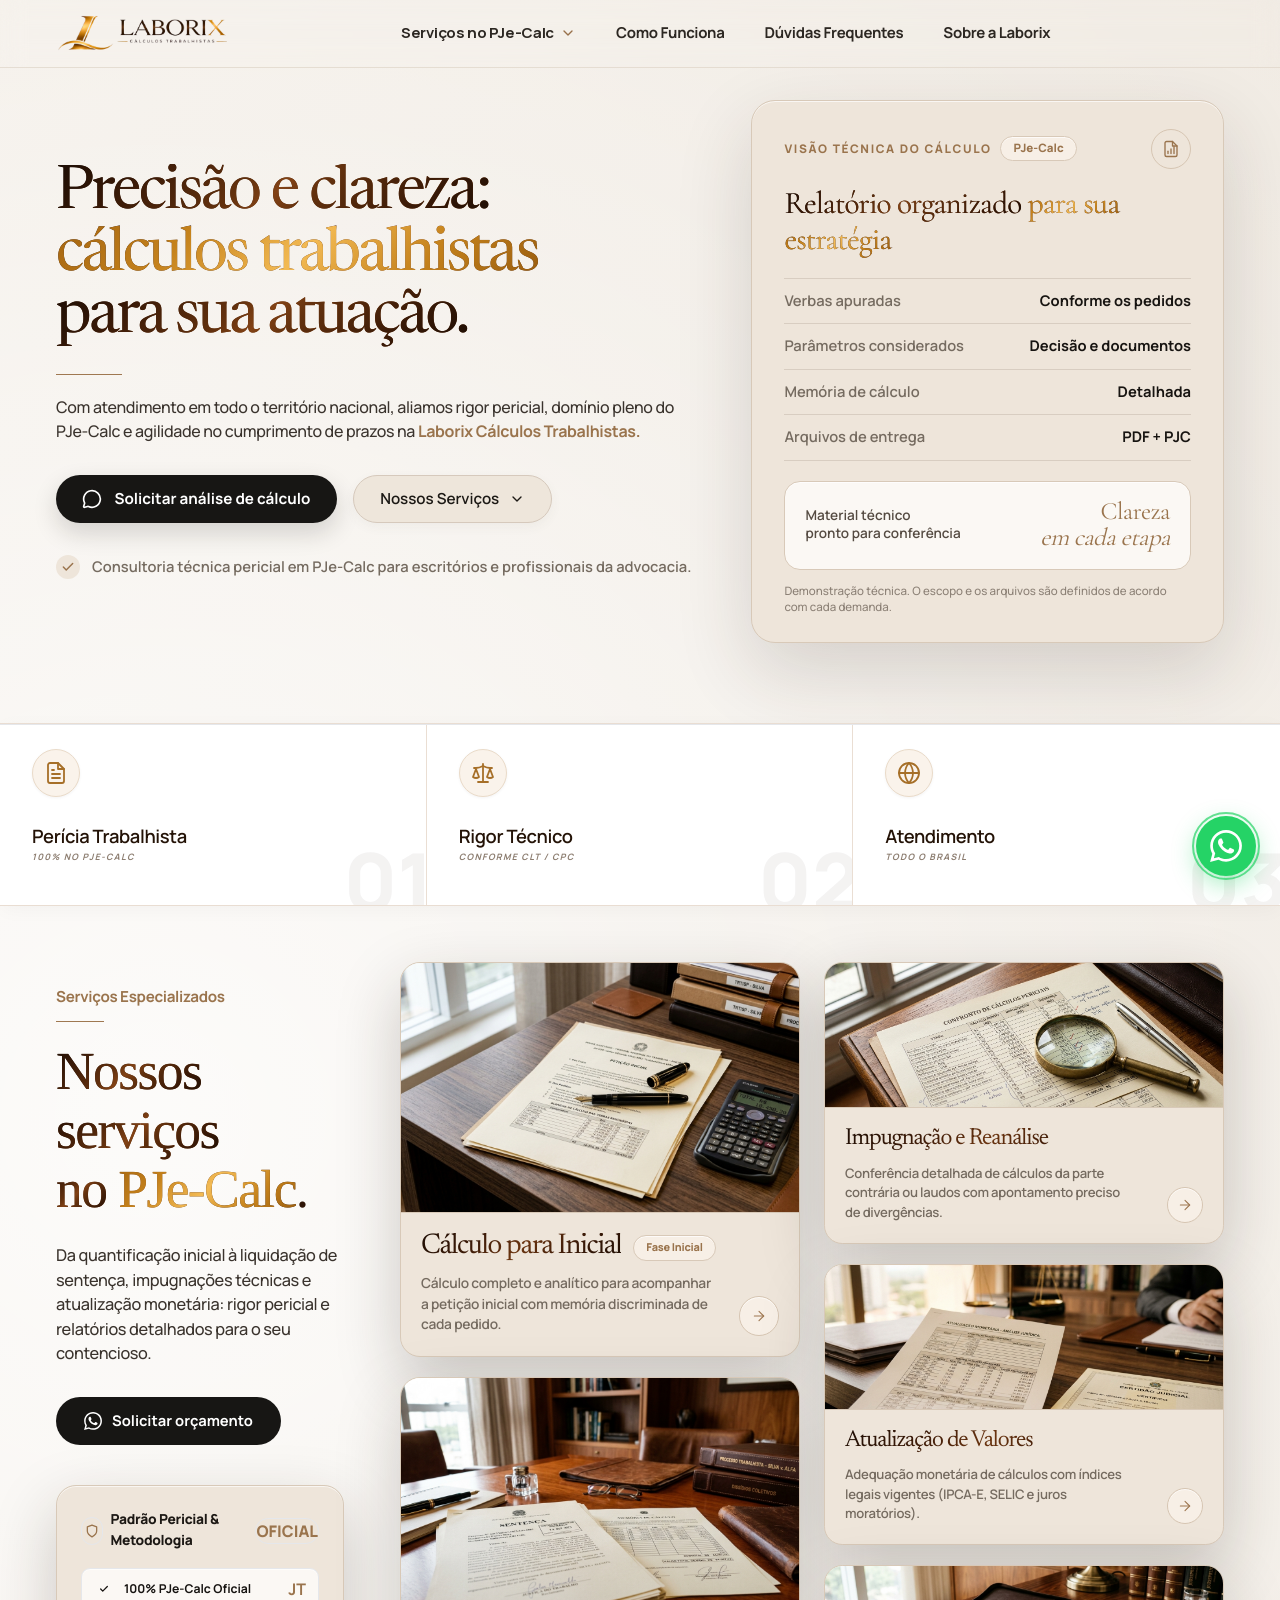
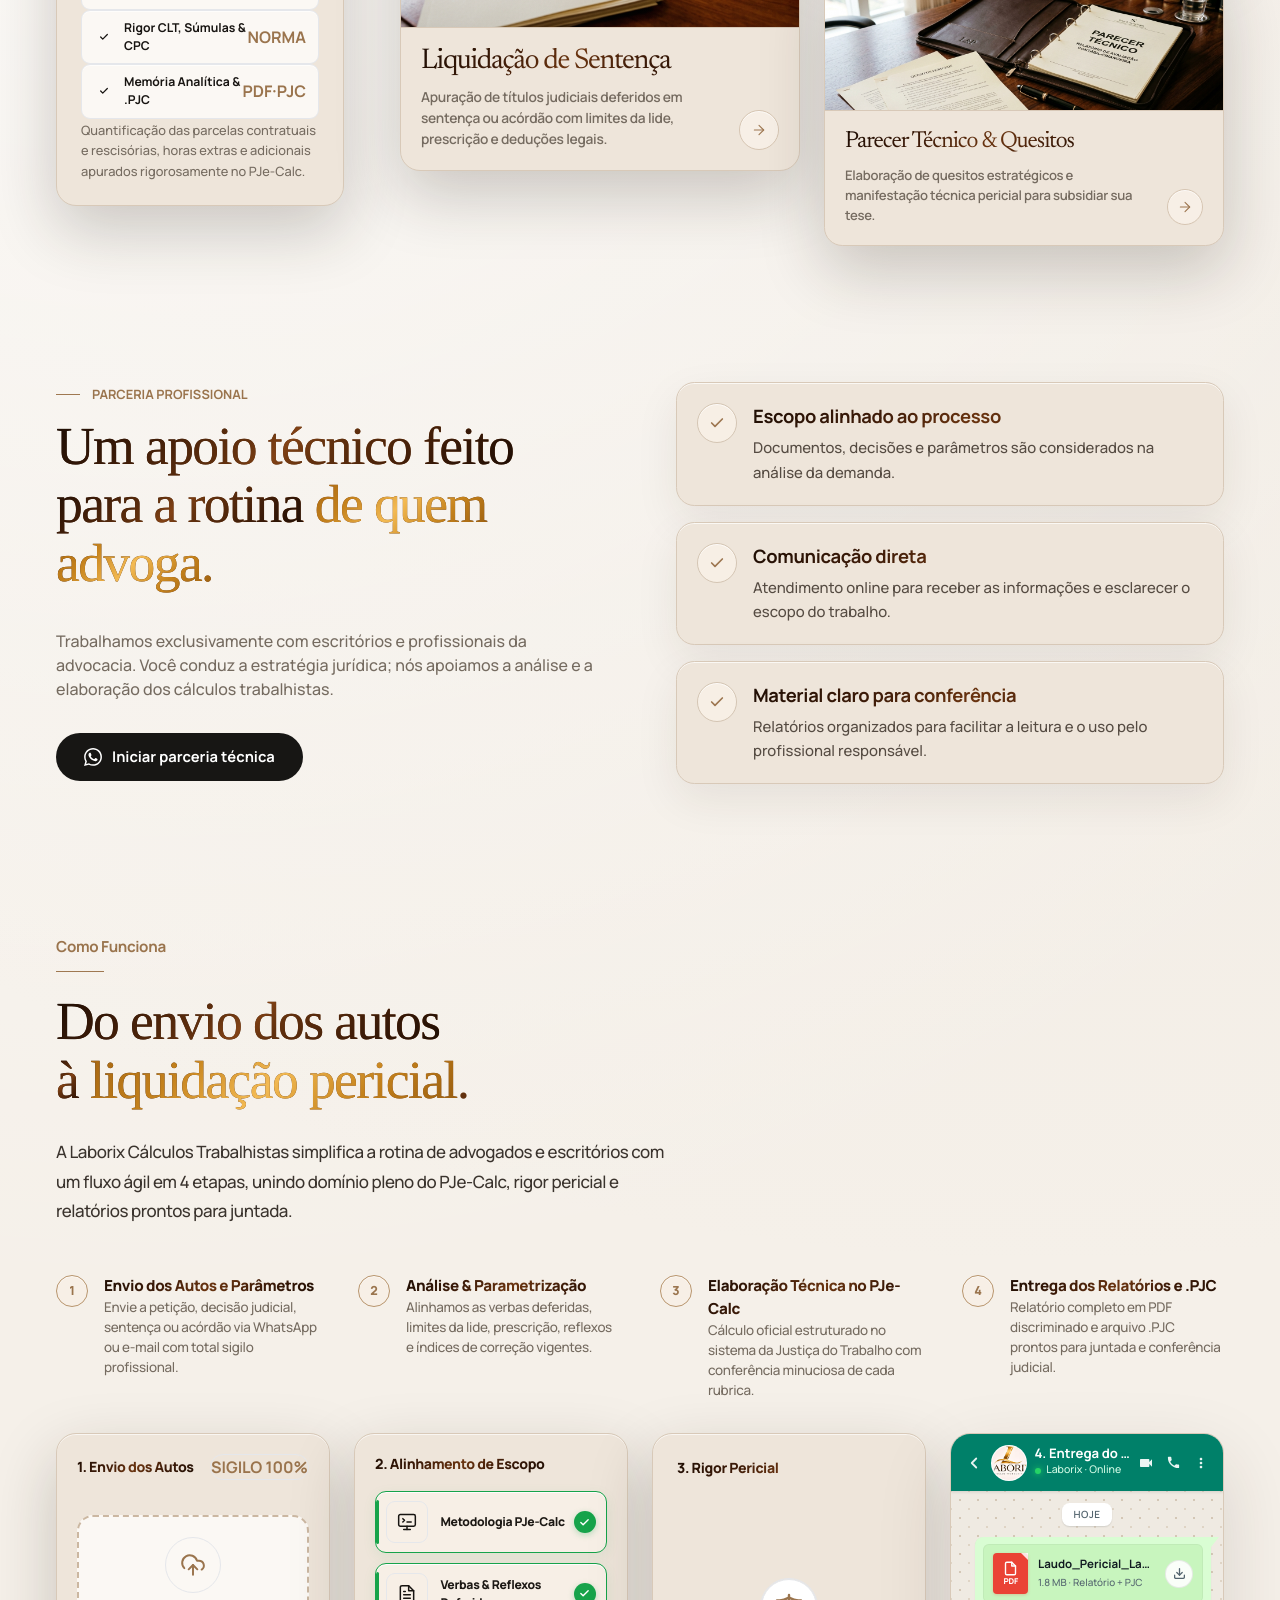
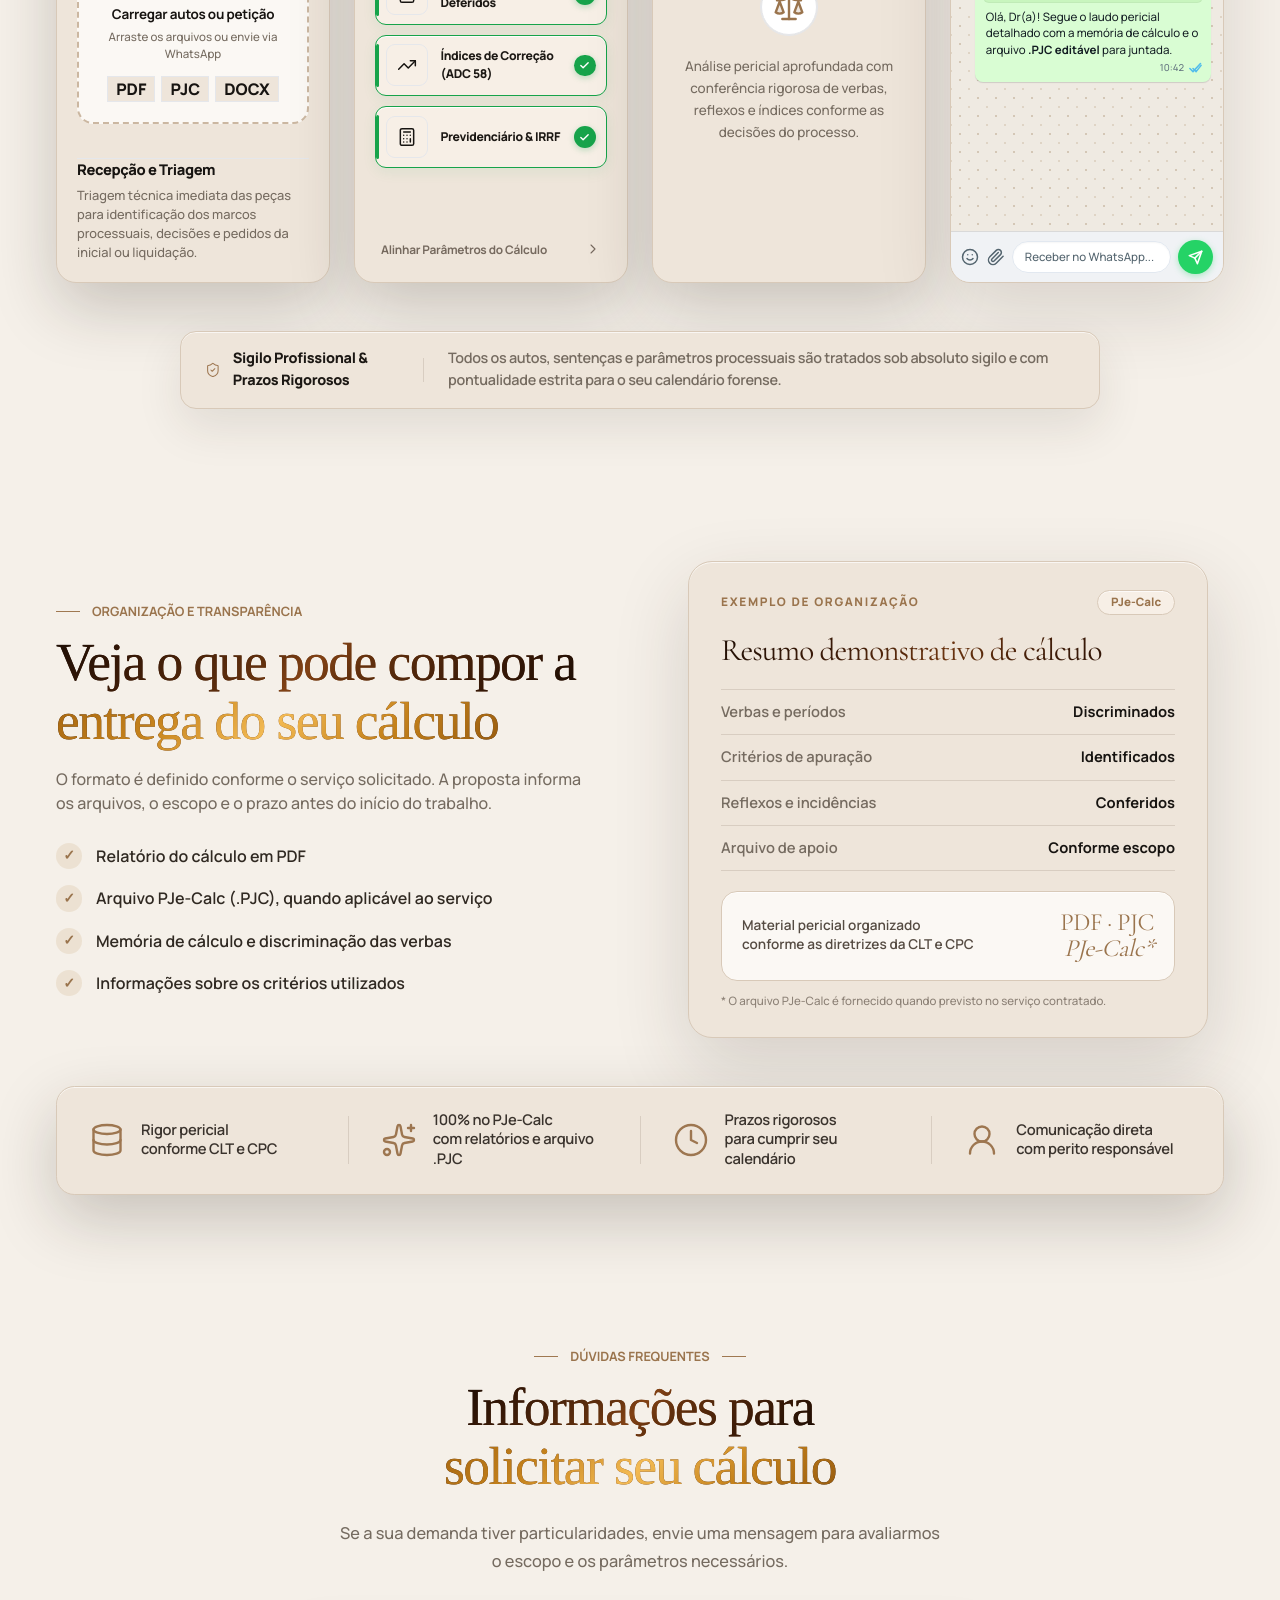
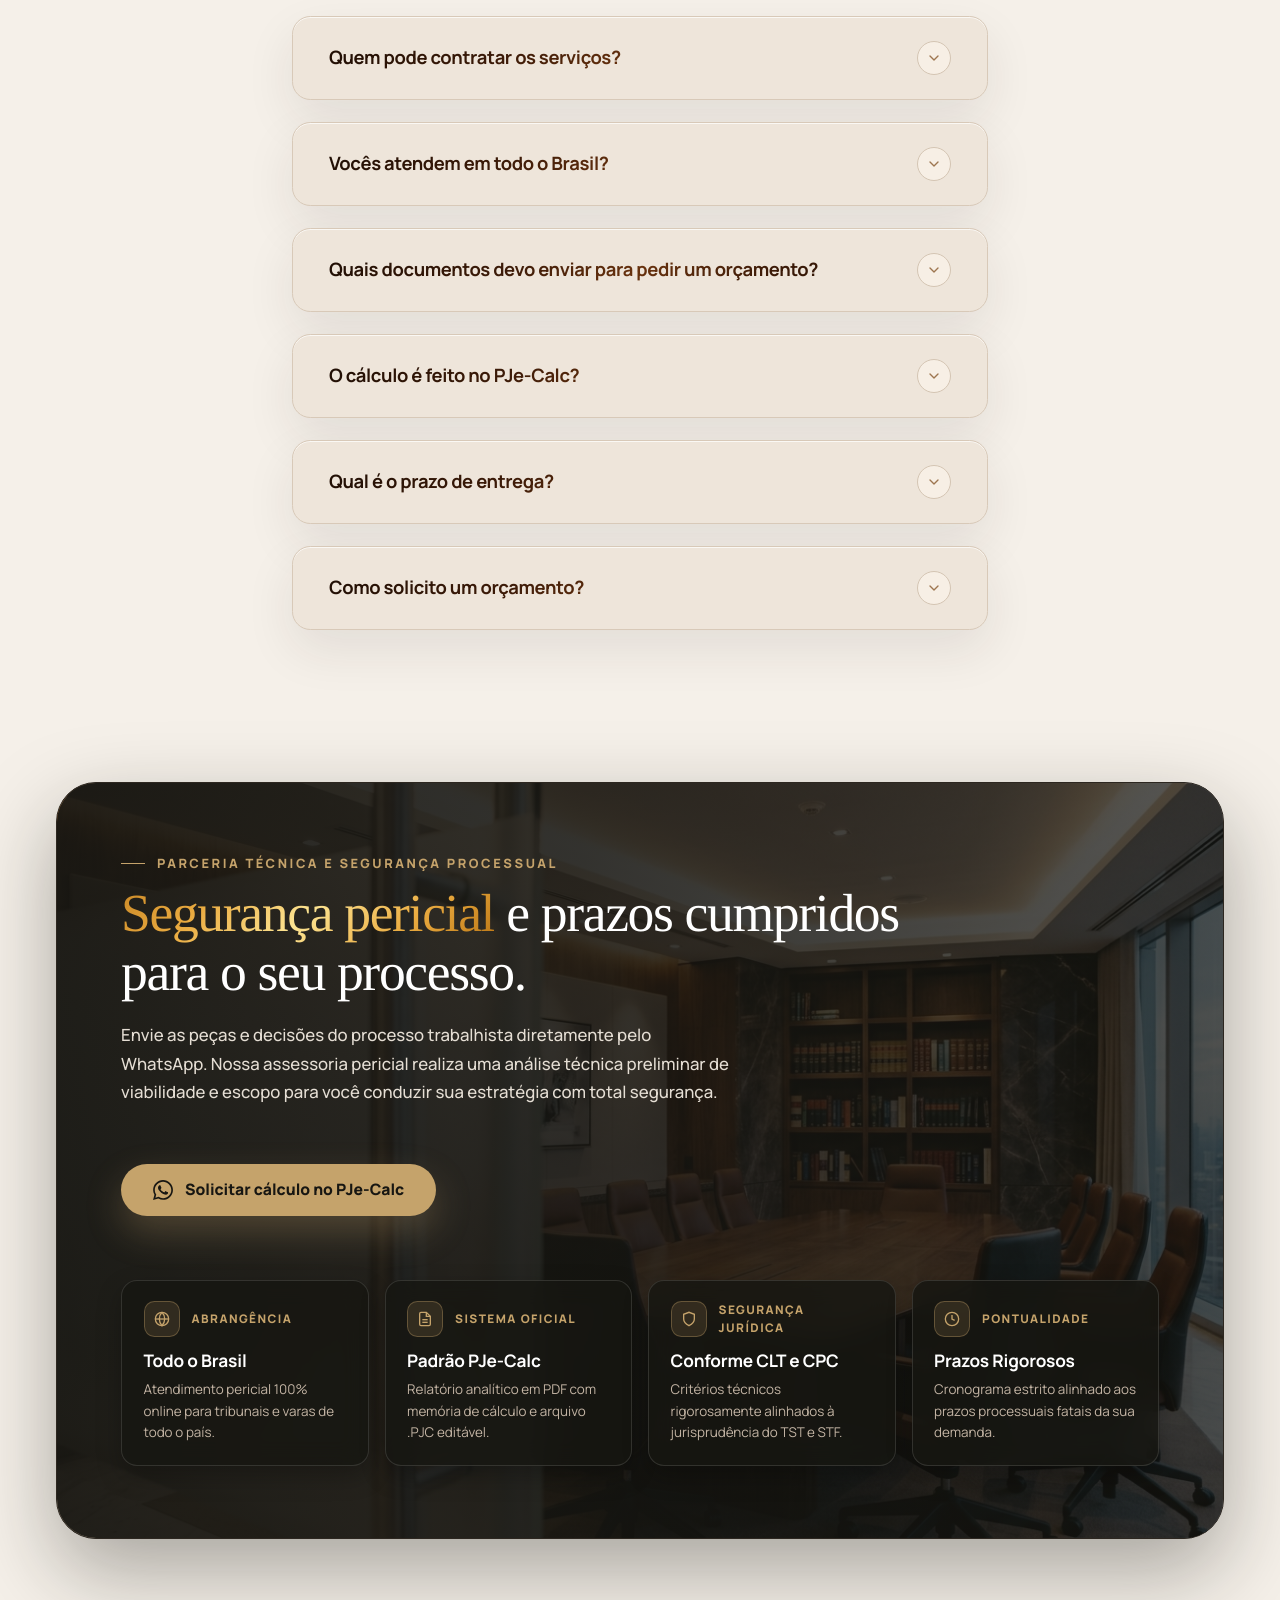
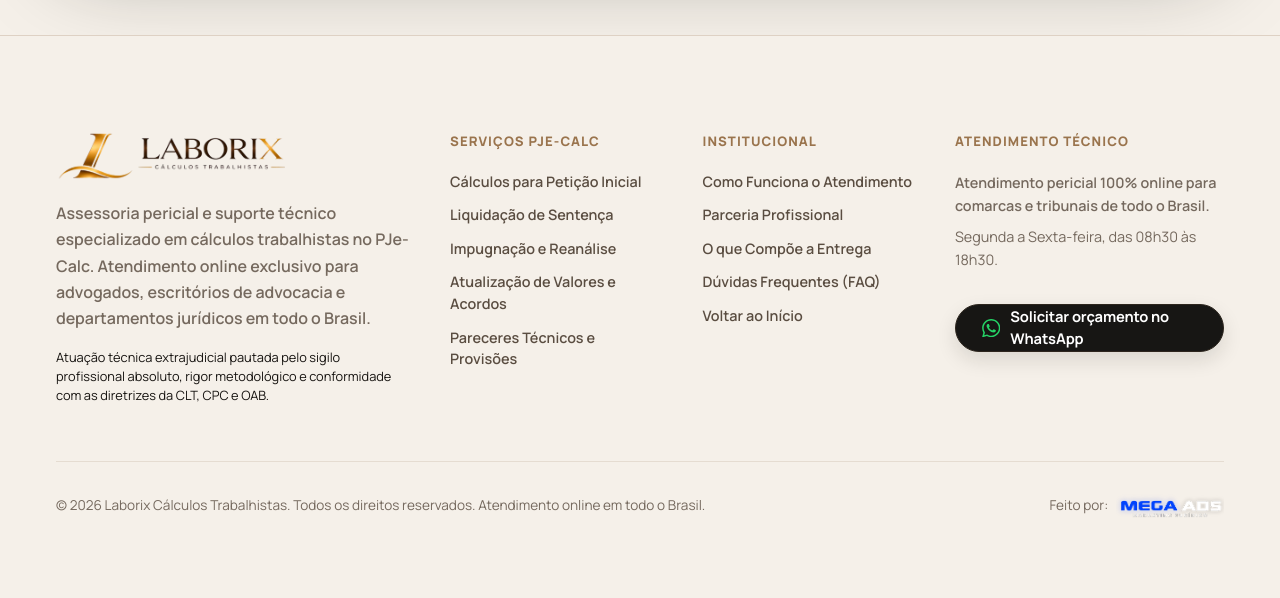
==== commit 283489af: "fix: atualiza numero de whatsapp para (95) 9136-9751" ====
--- a/public_html/index.html
+++ b/public_html/index.html
@@ -156,7 +156,7 @@
 
       <!-- Ações de Navegação (Contato & Menu Mobile) -->
       <div class="flex items-center gap-4 sm:gap-6">
-        <a href="https://wa.me/5500000000000?text=Ol%C3%A1!%20Gostaria%20de%20consultar%20um%20c%C3%A1lculo%20trabalhista."
+        <a href="https://wa.me/559591369751?text=Ol%C3%A1!%20Gostaria%20de%20consultar%20um%20c%C3%A1lculo%20trabalhista."
           target="_blank" rel="noopener"
           class="hidden items-center gap-2 text-[14px] font-bold text-[#2c2722] transition hover:text-[#98704a] lg:inline-flex">
           <svg xmlns="http://www.w3.org/2000/svg" width="16" height="16" viewBox="0 0 24 24" fill="none"
@@ -291,7 +291,7 @@
         <a href="#sobre" class="mobile-nav-link py-2 text-[0.95rem] font-bold text-[#1c1814] hover:text-[#9a744d]">
           Sobre a Laborix
         </a>
-        <a href="https://wa.me/5500000000000?text=Ol%C3%A1!%20Gostaria%20de%20consultar%20um%20c%C3%A1lculo%20trabalhista."
+        <a href="https://wa.me/559591369751?text=Ol%C3%A1!%20Gostaria%20de%20consultar%20um%20c%C3%A1lculo%20trabalhista."
           target="_blank" rel="noopener"
           class="hidden items-center gap-2 text-[14px] font-bold text-[#2c2722] transition hover:text-[#98704a] xl:inline-flex">
           <svg xmlns="http://www.w3.org/2000/svg" width="16" height="16" viewBox="0 0 24 24" fill="none"
@@ -338,7 +338,7 @@
 
               <!-- Grupo de Botões de Ação (CTAs) -->
               <div class="mt-8 flex flex-wrap items-center gap-4 reveal-on-scroll delay-500">
-                <a href="https://wa.me/5500000000000?text=Ol%C3%A1!%20Gostaria%20de%20solicitar%20uma%20an%C3%A1lise%20de%20c%C3%A1lculo%20trabalhista%20com%20a%20Laborix."
+                <a href="https://wa.me/559591369751?text=Ol%C3%A1!%20Gostaria%20de%20solicitar%20uma%20an%C3%A1lise%20de%20c%C3%A1lculo%20trabalhista%20com%20a%20Laborix."
                   target="_blank" rel="noopener"
                   class="hero-btn-primary inline-flex h-[48px] items-center justify-center gap-3 rounded-full bg-[#171614] px-6 text-[0.94rem] font-bold text-white shadow-[0_10px_24px_rgba(23,22,20,0.18)] transition hover:-translate-y-0.5 hover:bg-[#2a2420]">
                   <svg xmlns="http://www.w3.org/2000/svg" width="20" height="20" viewBox="0 0 24 24" fill="none"
@@ -598,7 +598,7 @@
 
             <!-- Botão Preto Pílula Oficial (Igual ao da Seção Abaixo) -->
             <div class="mt-8 flex flex-wrap items-center gap-4 reveal-on-scroll delay-500">
-              <a href="https://wa.me/5500000000000?text=Ol%C3%A1!%20Gostaria%20de%20solicitar%20um%20or%C3%A7amento%20de%20c%C3%A1lculos%20trabalhistas%20no%20PJe-Calc."
+              <a href="https://wa.me/559591369751?text=Ol%C3%A1!%20Gostaria%20de%20solicitar%20um%20or%C3%A7amento%20de%20c%C3%A1lculos%20trabalhistas%20no%20PJe-Calc."
                 target="_blank" rel="noopener"
                 class="inline-flex h-[48px] items-center justify-center gap-2.5 rounded-full bg-[#171614] px-7 text-[0.92rem] font-bold text-white shadow-md transition duration-200 hover:-translate-y-0.5 hover:bg-[#2b251f] hover:shadow-lg">
                 <svg xmlns="http://www.w3.org/2000/svg" width="18" height="18" viewBox="0 0 24 24" fill="currentColor">
@@ -729,7 +729,7 @@
                       </p>
                     </div>
 
-                    <a href="https://wa.me/5500000000000?text=Ol%C3%A1!%20Gostaria%20de%20solicitar%20um%20or%C3%A7amento%20para%20C%C3%A1lculo%20de%20Peti%C3%A7%C3%A3o%20Inicial."
+                    <a href="https://wa.me/559591369751?text=Ol%C3%A1!%20Gostaria%20de%20solicitar%20um%20or%C3%A7amento%20para%20C%C3%A1lculo%20de%20Peti%C3%A7%C3%A3o%20Inicial."
                       target="_blank" rel="noopener" aria-label="Solicitar orçamento para petição inicial" title="Solicitar orçamento para petição inicial"
                       class="inline-flex h-10 w-10 shrink-0 items-center justify-center rounded-full border border-[#d6c5b2] bg-[#f7efe6] text-[#9d7650] shadow-[inset_0_1px_0_rgba(255,255,255,0.72)] transition group-hover:translate-x-0.5 group-hover:border-[#ad8356]">
                       <svg xmlns="http://www.w3.org/2000/svg" width="24" height="24" viewBox="0 0 24 24" fill="none"
@@ -766,7 +766,7 @@
                       </p>
                     </div>
 
-                    <a href="https://wa.me/5500000000000?text=Ol%C3%A1!%20Gostaria%20de%20solicitar%20a%20Liquida%C3%A7%C3%A3o%20de%20Senten%C3%A7a%20no%20PJe-Calc."
+                    <a href="https://wa.me/559591369751?text=Ol%C3%A1!%20Gostaria%20de%20solicitar%20a%20Liquida%C3%A7%C3%A3o%20de%20Senten%C3%A7a%20no%20PJe-Calc."
                       target="_blank" rel="noopener" aria-label="Solicitar liquidação de sentença" title="Solicitar liquidação de sentença"
                       class="inline-flex h-10 w-10 shrink-0 items-center justify-center rounded-full border border-[#d6c5b2] bg-[#f7efe6] text-[#9d7650] shadow-[inset_0_1px_0_rgba(255,255,255,0.72)] transition group-hover:translate-x-0.5 group-hover:border-[#ad8356]">
                       <svg xmlns="http://www.w3.org/2000/svg" width="24" height="24" viewBox="0 0 24 24" fill="none"
@@ -806,7 +806,7 @@
                       </p>
                     </div>
 
-                    <a href="https://wa.me/5500000000000?text=Ol%C3%A1!%20Gostaria%20de%20solicitar%20uma%20an%C3%A1lise%20de%20Impugna%C3%A7%C3%A3o%20Pericial."
+                    <a href="https://wa.me/559591369751?text=Ol%C3%A1!%20Gostaria%20de%20solicitar%20uma%20an%C3%A1lise%20de%20Impugna%C3%A7%C3%A3o%20Pericial."
                       target="_blank" rel="noopener" aria-label="Solicitar análise de impugnação pericial" title="Solicitar análise de impugnação pericial"
                       class="inline-flex h-9 w-9 shrink-0 items-center justify-center rounded-full border border-[#d6c5b2] bg-[#f7efe6] text-[#9d7650] shadow-[inset_0_1px_0_rgba(255,255,255,0.72)] transition group-hover:translate-x-0.5 group-hover:border-[#ad8356]">
                       <svg xmlns="http://www.w3.org/2000/svg" width="24" height="24" viewBox="0 0 24 24" fill="none"
@@ -840,7 +840,7 @@
                       </p>
                     </div>
 
-                    <a href="https://wa.me/5500000000000?text=Ol%C3%A1!%20Gostaria%20de%20atualizar%20um%20c%C3%A1lculo%20trabalhista%20para%20execu%C3%A7%C3%A3o."
+                    <a href="https://wa.me/559591369751?text=Ol%C3%A1!%20Gostaria%20de%20atualizar%20um%20c%C3%A1lculo%20trabalhista%20para%20execu%C3%A7%C3%A3o."
                       target="_blank" rel="noopener" aria-label="Atualizar cálculo para execução" title="Atualizar cálculo para execução"
                       class="inline-flex h-9 w-9 shrink-0 items-center justify-center rounded-full border border-[#d6c5b2] bg-[#f7efe6] text-[#9d7650] shadow-[inset_0_1px_0_rgba(255,255,255,0.72)] transition group-hover:translate-x-0.5 group-hover:border-[#ad8356]">
                       <svg xmlns="http://www.w3.org/2000/svg" width="24" height="24" viewBox="0 0 24 24" fill="none"
@@ -874,7 +874,7 @@
                       </p>
                     </div>
 
-                    <a href="https://wa.me/5500000000000?text=Ol%C3%A1!%20Gostaria%20de%20solicitar%20Parecer%20T%C3%A9cnico%20e%20Quesitos%20periciais."
+                    <a href="https://wa.me/559591369751?text=Ol%C3%A1!%20Gostaria%20de%20solicitar%20Parecer%20T%C3%A9cnico%20e%20Quesitos%20periciais."
                       target="_blank" rel="noopener" aria-label="Solicitar parecer técnico e quesitos" title="Solicitar parecer técnico e quesitos"
                       class="inline-flex h-9 w-9 shrink-0 items-center justify-center rounded-full border border-[#d6c5b2] bg-[#f7efe6] text-[#9d7650] shadow-[inset_0_1px_0_rgba(255,255,255,0.72)] transition group-hover:translate-x-0.5 group-hover:border-[#ad8356]">
                       <svg xmlns="http://www.w3.org/2000/svg" width="24" height="24" viewBox="0 0 24 24" fill="none"
@@ -925,7 +925,7 @@
 
             <!-- Botão Pílula da Hero Oficial -->
             <div class="mt-8 flex flex-wrap items-center gap-4">
-              <a href="https://wa.me/5500000000000?text=Ol%C3%A1!%20Gostaria%20de%20iniciar%20uma%20parceria%20t%C3%A9cnica%20com%20a%20Laborix."
+              <a href="https://wa.me/559591369751?text=Ol%C3%A1!%20Gostaria%20de%20iniciar%20uma%20parceria%20t%C3%A9cnica%20com%20a%20Laborix."
                 target="_blank" rel="noopener"
                 class="inline-flex h-[48px] items-center justify-center gap-2.5 rounded-full bg-[#171614] px-7 text-[0.92rem] font-bold text-white shadow-md transition duration-200 hover:-translate-y-0.5 hover:bg-[#2b251f] hover:shadow-lg">
                 <svg xmlns="http://www.w3.org/2000/svg" width="18" height="18" viewBox="0 0 24 24" fill="currentColor">
@@ -1137,7 +1137,7 @@
 
             <!-- Bloco Central: Caixa de Upload / Dropzone com Ícone Nobre -->
             <div class="my-auto">
-              <a href="https://wa.me/5500000000000?text=Ol%C3%A1!%20Gostaria%20de%20enviar%20os%20autos%20de%20um%20processo%20trabalhista%20para%20an%C3%A1lise."
+              <a href="https://wa.me/559591369751?text=Ol%C3%A1!%20Gostaria%20de%20enviar%20os%20autos%20de%20um%20processo%20trabalhista%20para%20an%C3%A1lise."
                 target="_blank" rel="noopener"
                 class="upload-dropzone group/box relative flex flex-col items-center justify-center rounded-[1rem] border-2 border-dashed border-[#cbb7a1] bg-[#fbf8f4] p-5 text-center transition-all duration-300 hover:border-[#965a0e] hover:bg-[#ffffff] shadow-[0_4px_16px_rgba(49,37,28,0.04),inset_0_1px_0_rgba(255,255,255,0.9)] cursor-pointer block">
 
@@ -1316,7 +1316,7 @@
               </div>
             </div>
 
-            <a href="https://wa.me/5500000000000?text=Ol%C3%A1!%20Gostaria%20de%20alinhar%20o%20escopo%20de%20um%20c%C3%A1lculo%20trabalhista."
+            <a href="https://wa.me/559591369751?text=Ol%C3%A1!%20Gostaria%20de%20alinhar%20o%20escopo%20de%20um%20c%C3%A1lculo%20trabalhista."
               target="_blank" rel="noopener"
               class="mt-auto flex items-center justify-between rounded-[9px] px-1.5 py-1 text-[0.74rem] font-bold tracking-[-0.02em] text-[#75695e] transition hover:bg-[#f7f1e9] hover:text-[#1c1814]">
               Alinhar Parâmetros do Cálculo
@@ -1493,7 +1493,7 @@
             </div>
 
             <!-- Barra Inferior de Chat / Ação Direta WhatsApp -->
-            <a href="https://wa.me/5500000000000?text=Ol%C3%A1!%20Gostaria%20de%20receber%20um%20c%C3%A1lculo%20trabalhista%20com%20a%20Laborix."
+            <a href="https://wa.me/559591369751?text=Ol%C3%A1!%20Gostaria%20de%20receber%20um%20c%C3%A1lculo%20trabalhista%20com%20a%20Laborix."
               target="_blank" rel="noopener" class="wa-chat-input-bar" title="Receber cálculo no WhatsApp">
 
               <!-- Ícone de Emoji -->
@@ -1953,7 +1953,7 @@
 
               <!-- Botão CTA em Formato Pílula -->
               <div class="mt-6 sm:mt-8 flex flex-col sm:flex-row items-stretch sm:items-center gap-4">
-                <a href="https://wa.me/5500000000000?text=Ol%C3%A1!%20Gostaria%20de%20solicitar%20um%20c%C3%A1lculo%20no%20PJe-Calc%20com%20a%20Laborix."
+                <a href="https://wa.me/559591369751?text=Ol%C3%A1!%20Gostaria%20de%20solicitar%20um%20c%C3%A1lculo%20no%20PJe-Calc%20com%20a%20Laborix."
                   target="_blank" rel="noopener"
                   class="banner-final-btn inline-flex h-[50px] sm:h-[52px] w-full sm:w-auto items-center justify-center gap-3 rounded-full bg-[#c5a36b] px-6 sm:px-8 text-[0.94rem] sm:text-[0.98rem] font-bold text-[#171612] shadow-[0_16px_36px_rgba(197,163,107,0.28)] transition hover:bg-[#d4b47d]"
                   style="background-color: #c5a36b; color: #171612;">
@@ -2123,7 +2123,7 @@
               <span class="mt-2 block font-normal text-[#938475]">Segunda a Sexta-feira, das 08h30 às 18h30.</span>
             </p>
             <div class="mt-6">
-              <a href="https://wa.me/5500000000000?text=Ol%C3%A1!%20Gostaria%20de%20solicitar%20um%20or%C3%A7amento%20de%20c%C3%A1lculo%20trabalhista%20com%20a%20Laborix."
+              <a href="https://wa.me/559591369751?text=Ol%C3%A1!%20Gostaria%20de%20solicitar%20um%20or%C3%A7amento%20de%20c%C3%A1lculo%20trabalhista%20com%20a%20Laborix."
                 target="_blank" rel="noopener" class="laborix-footer-btn">
                 <svg xmlns="http://www.w3.org/2000/svg" width="18" height="18" viewBox="0 0 24 24" fill="currentColor">
                   <path
@@ -2174,7 +2174,7 @@
 ========================================================== -->
   <div id="whatsapp-wrapper" class="laborix-whatsapp-wrapper">
     <!-- Botão WhatsApp com Pulso -->
-    <a href="https://wa.me/5500000000000?text=Ol%C3%A1!%20Vim%20pelo%20site%20da%20Laborix%20e%20gostaria%20de%20solicitar%20um%20c%C3%A1lculo%20trabalhista."
+    <a href="https://wa.me/559591369751?text=Ol%C3%A1!%20Vim%20pelo%20site%20da%20Laborix%20e%20gostaria%20de%20solicitar%20um%20c%C3%A1lculo%20trabalhista."
       target="_blank" rel="noopener noreferrer" aria-label="Solicitar orçamento pelo WhatsApp" title="Solicitar orçamento pelo WhatsApp"
       class="laborix-whatsapp-btn">
       <div class="laborix-whatsapp-pulse"></div>
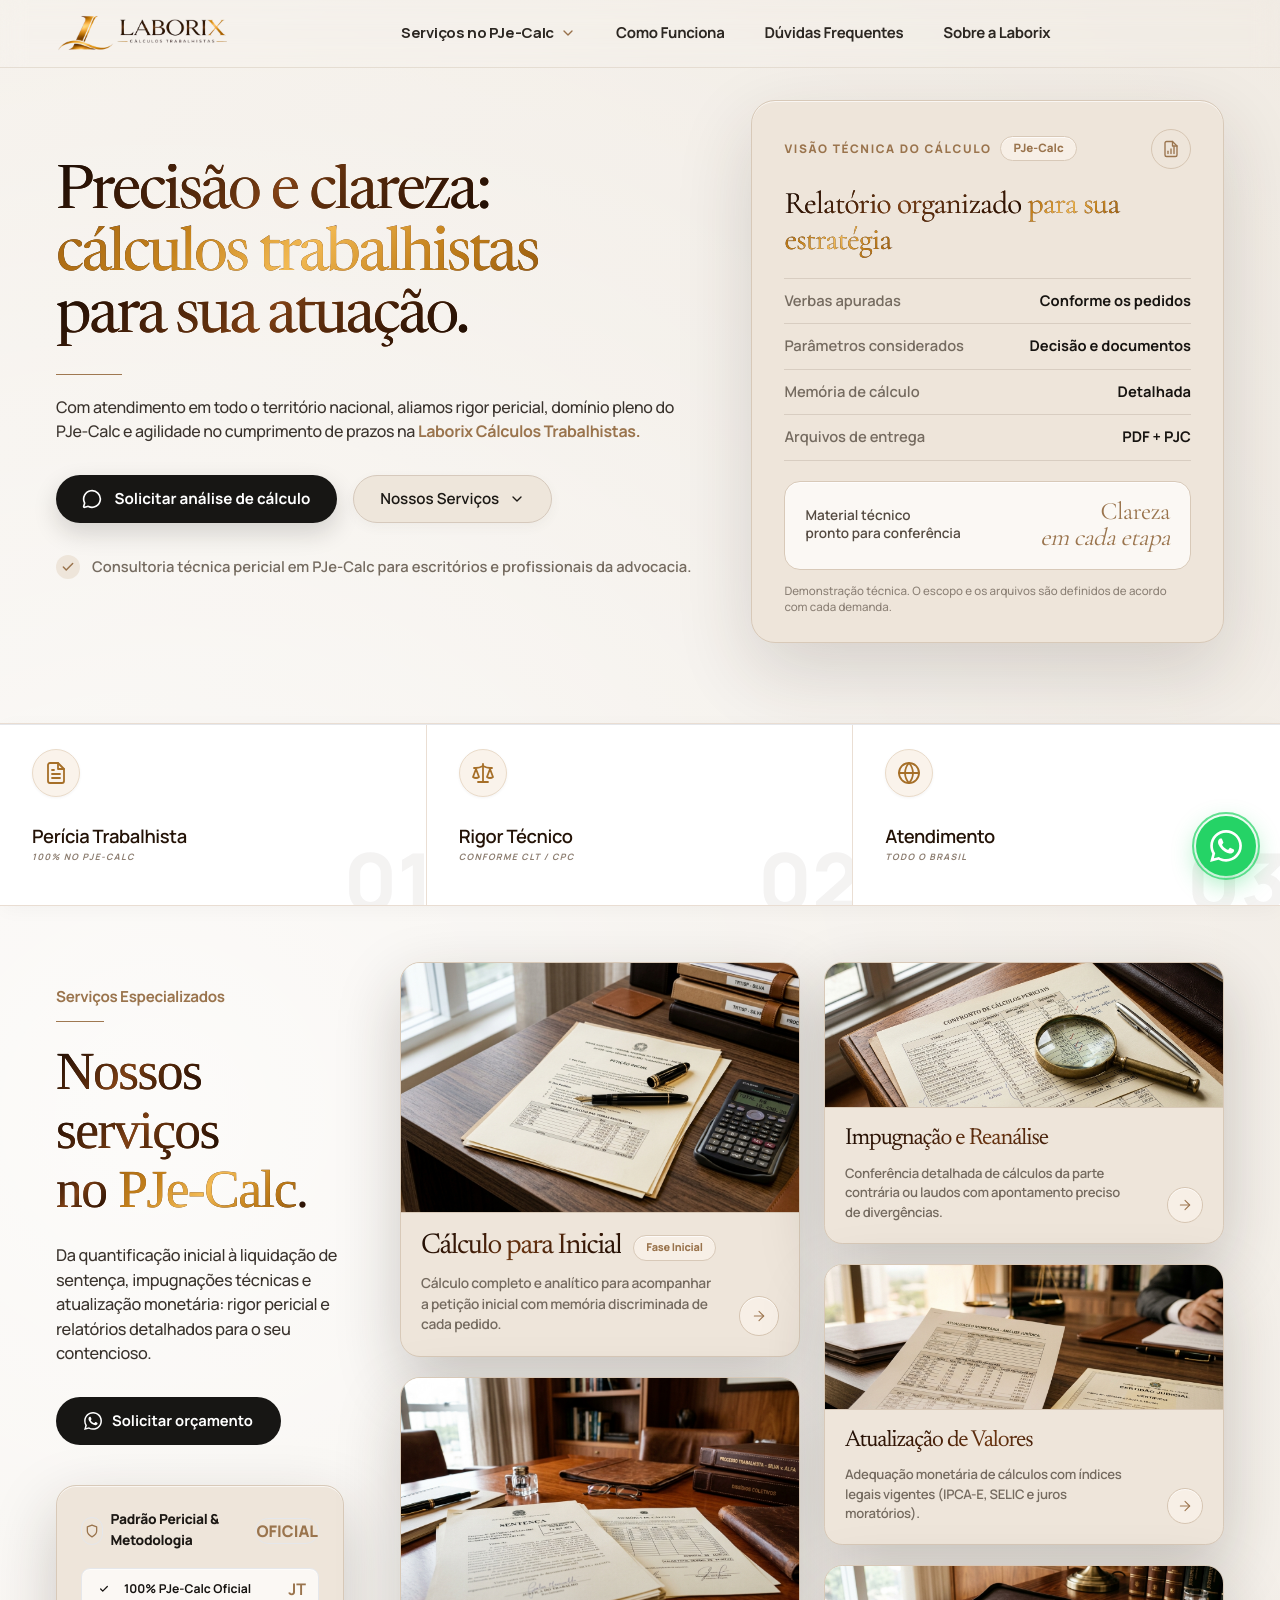
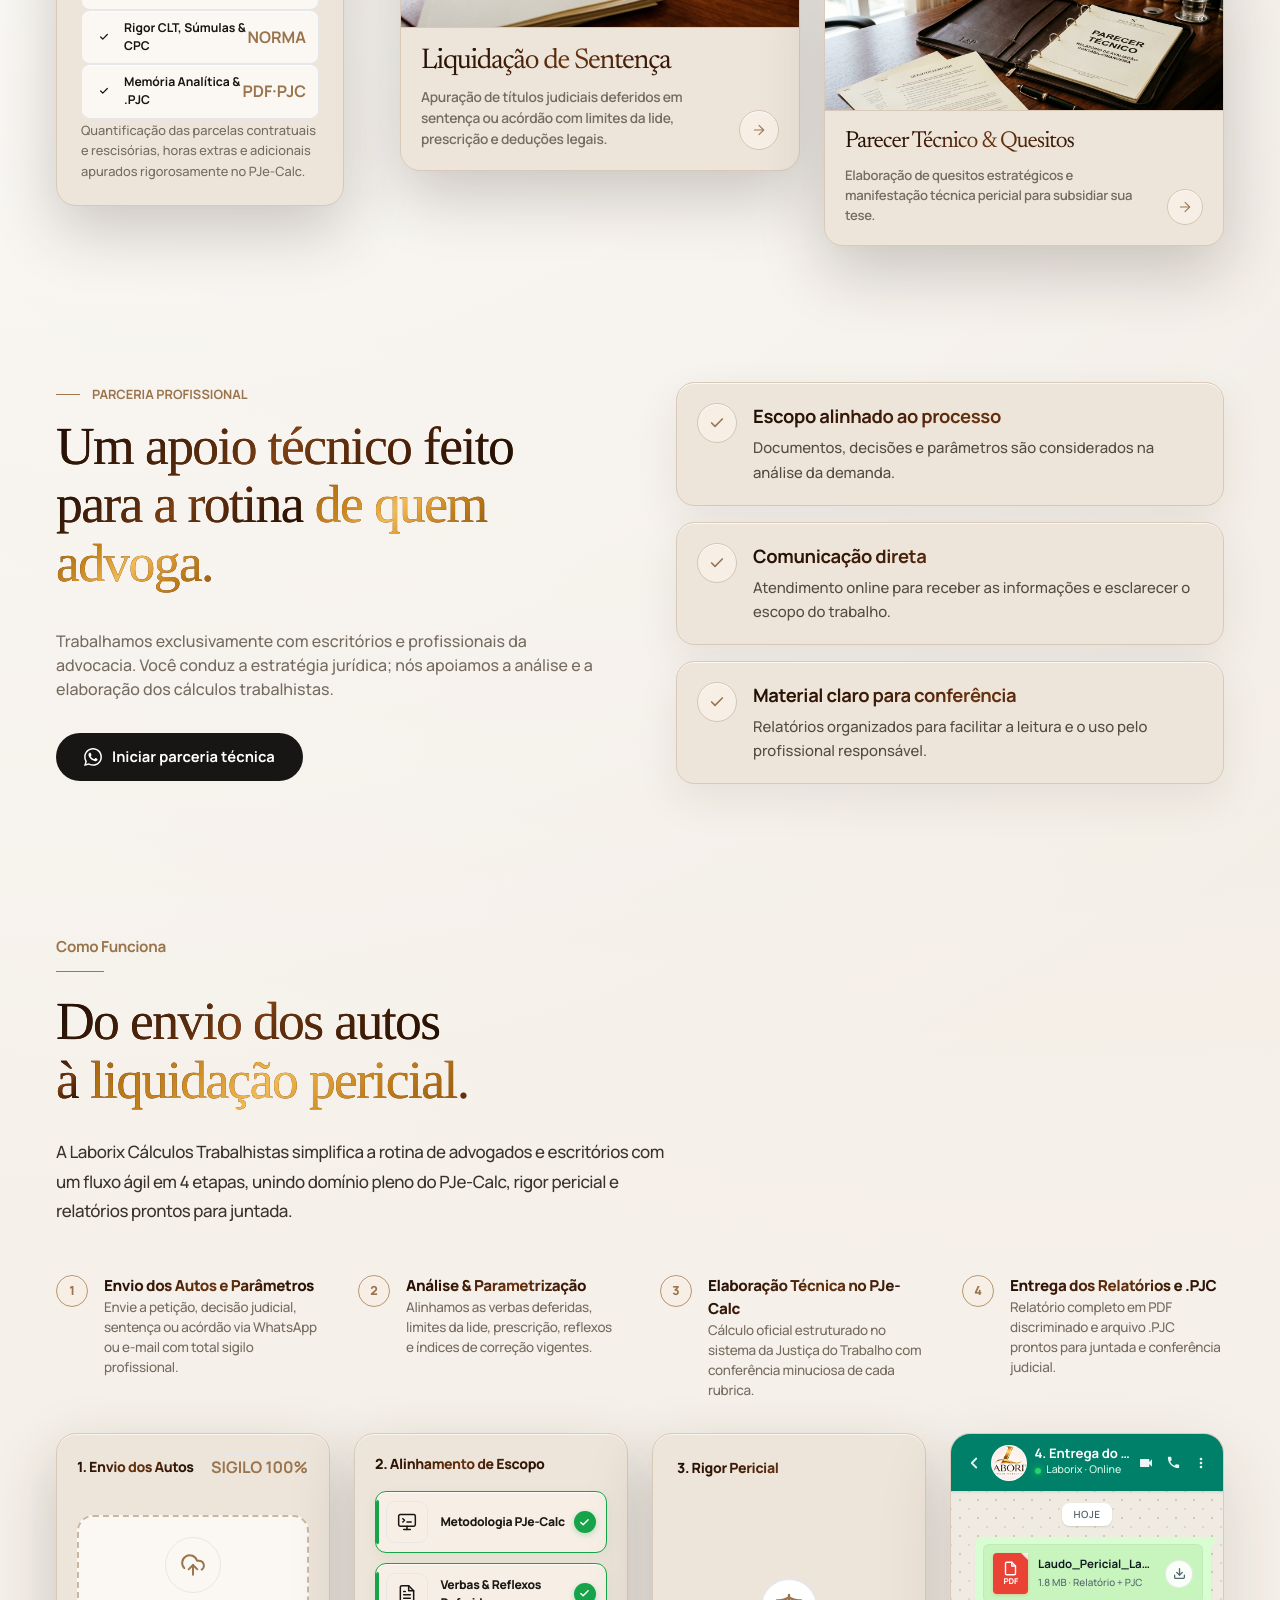
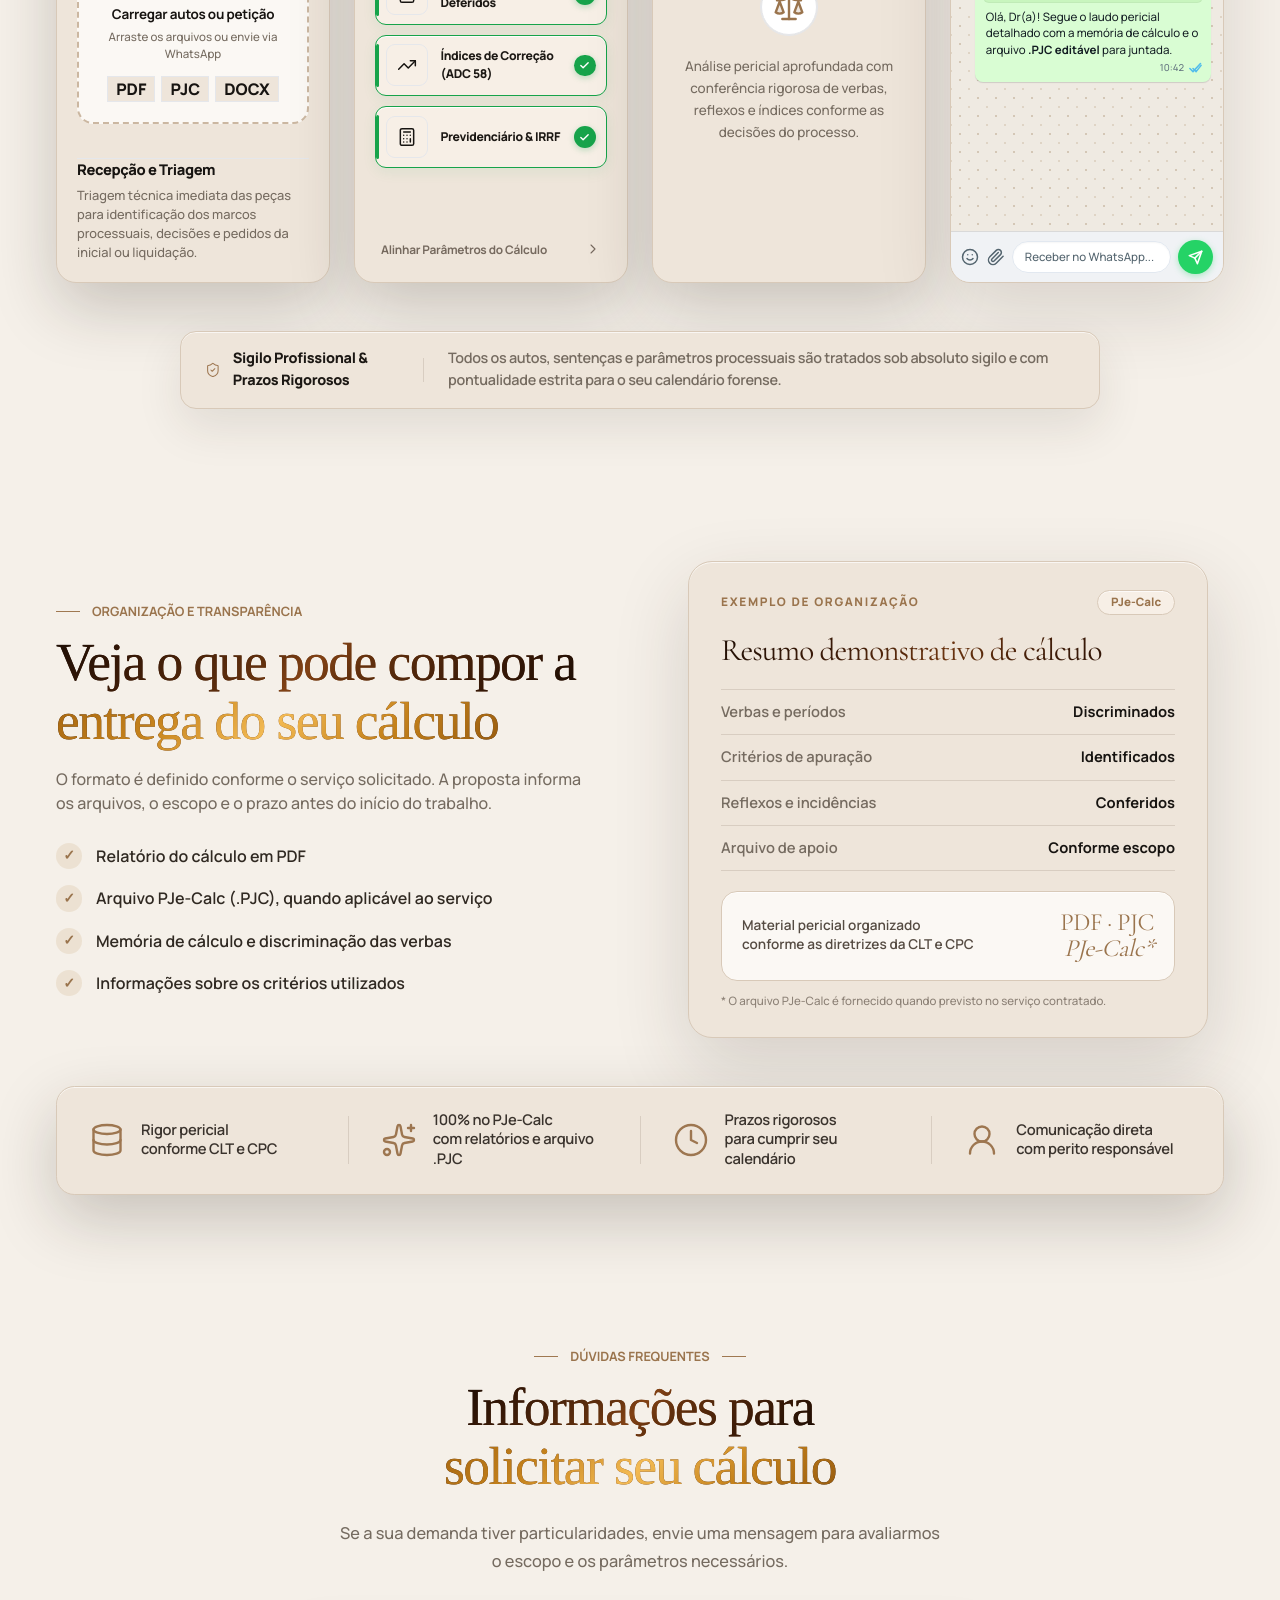
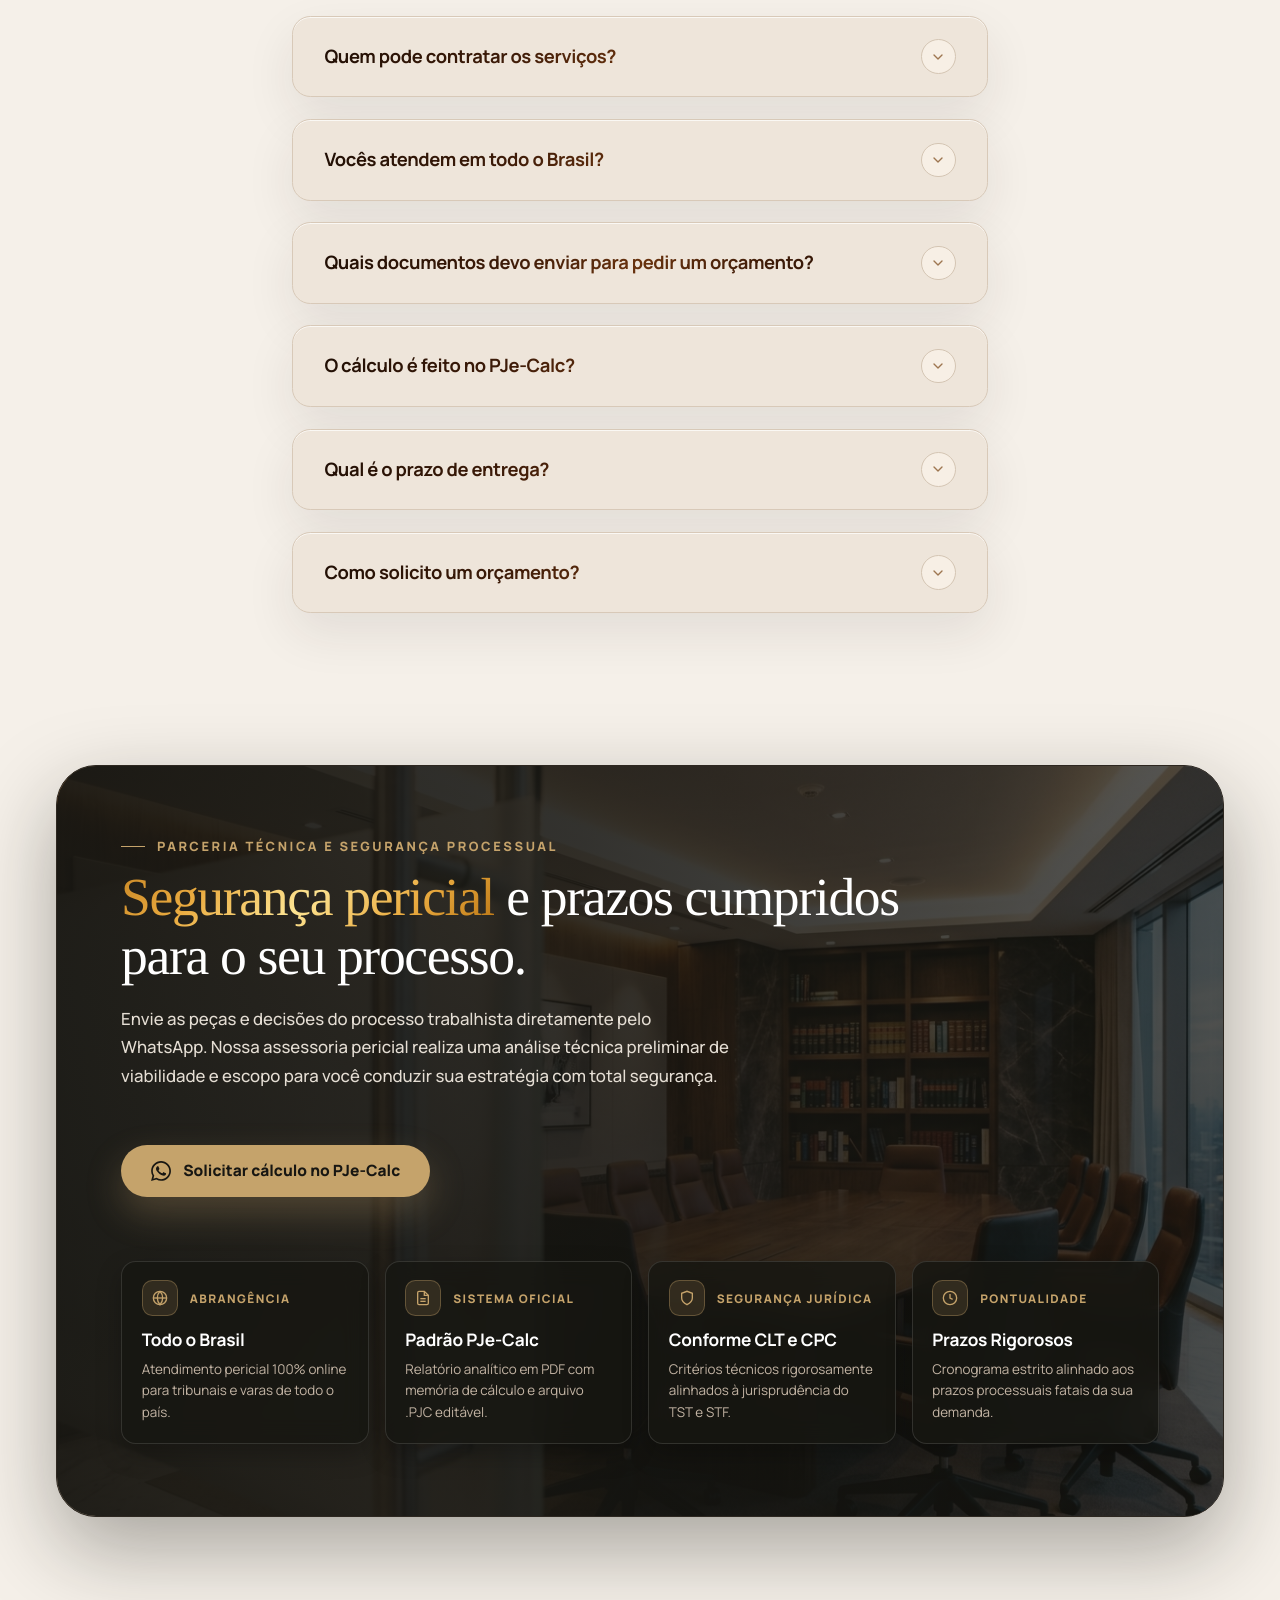
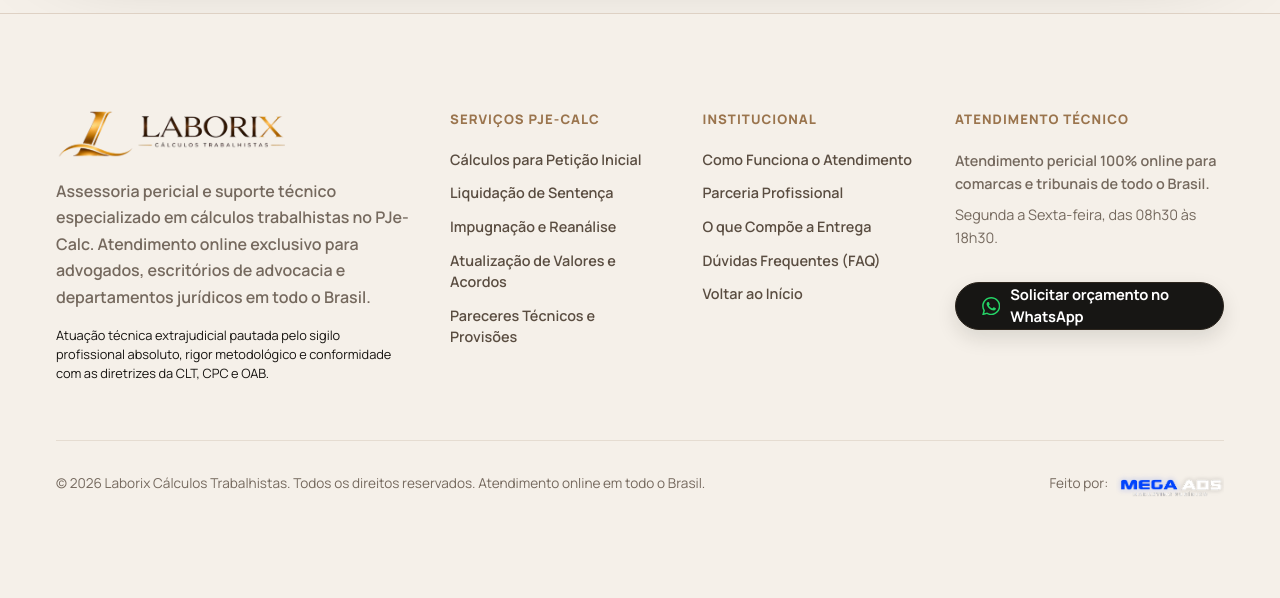
==== commit d9f95a1b: "feat: adiciona Google Tag Manager GTM-M3D5FLJN" ====
--- a/public_html/index.html
+++ b/public_html/index.html
@@ -1,6 +1,14 @@
 <html lang="pt-BR">
 
-<head><!-- =========================================================
+<head>
+  <!-- Google Tag Manager -->
+  <script>(function(w,d,s,l,i){w[l]=w[l]||[];w[l].push({'gtm.start':
+  new Date().getTime(),event:'gtm.js'});var f=d.getElementsByTagName(s)[0],
+  j=d.createElement(s),dl=l!='dataLayer'?'&l='+l:'';j.async=true;j.src=
+  'https://www.googletagmanager.com/gtm.js?id='+i+dl;f.parentNode.insertBefore(j,f);
+  })(window,document,'script','dataLayer','GTM-M3D5FLJN');</script>
+  <!-- End Google Tag Manager -->
+<!-- =========================================================
 Configuração do Documento & Metadados SEO
 ========================================================== -->
   <meta charset="UTF-8">
@@ -31,6 +39,11 @@
 </head>
 
 <body class="min-h-screen overflow-x-hidden">
+  <!-- Google Tag Manager (noscript) -->
+  <noscript><iframe src="https://www.googletagmanager.com/ns.html?id=GTM-M3D5FLJN"
+  height="0" width="0" style="display:none;visibility:hidden"></iframe></noscript>
+  <!-- End Google Tag Manager (noscript) -->
+
   <!-- =========================================================
   Navegação Principal & Cabeçalho
   ========================================================== -->
